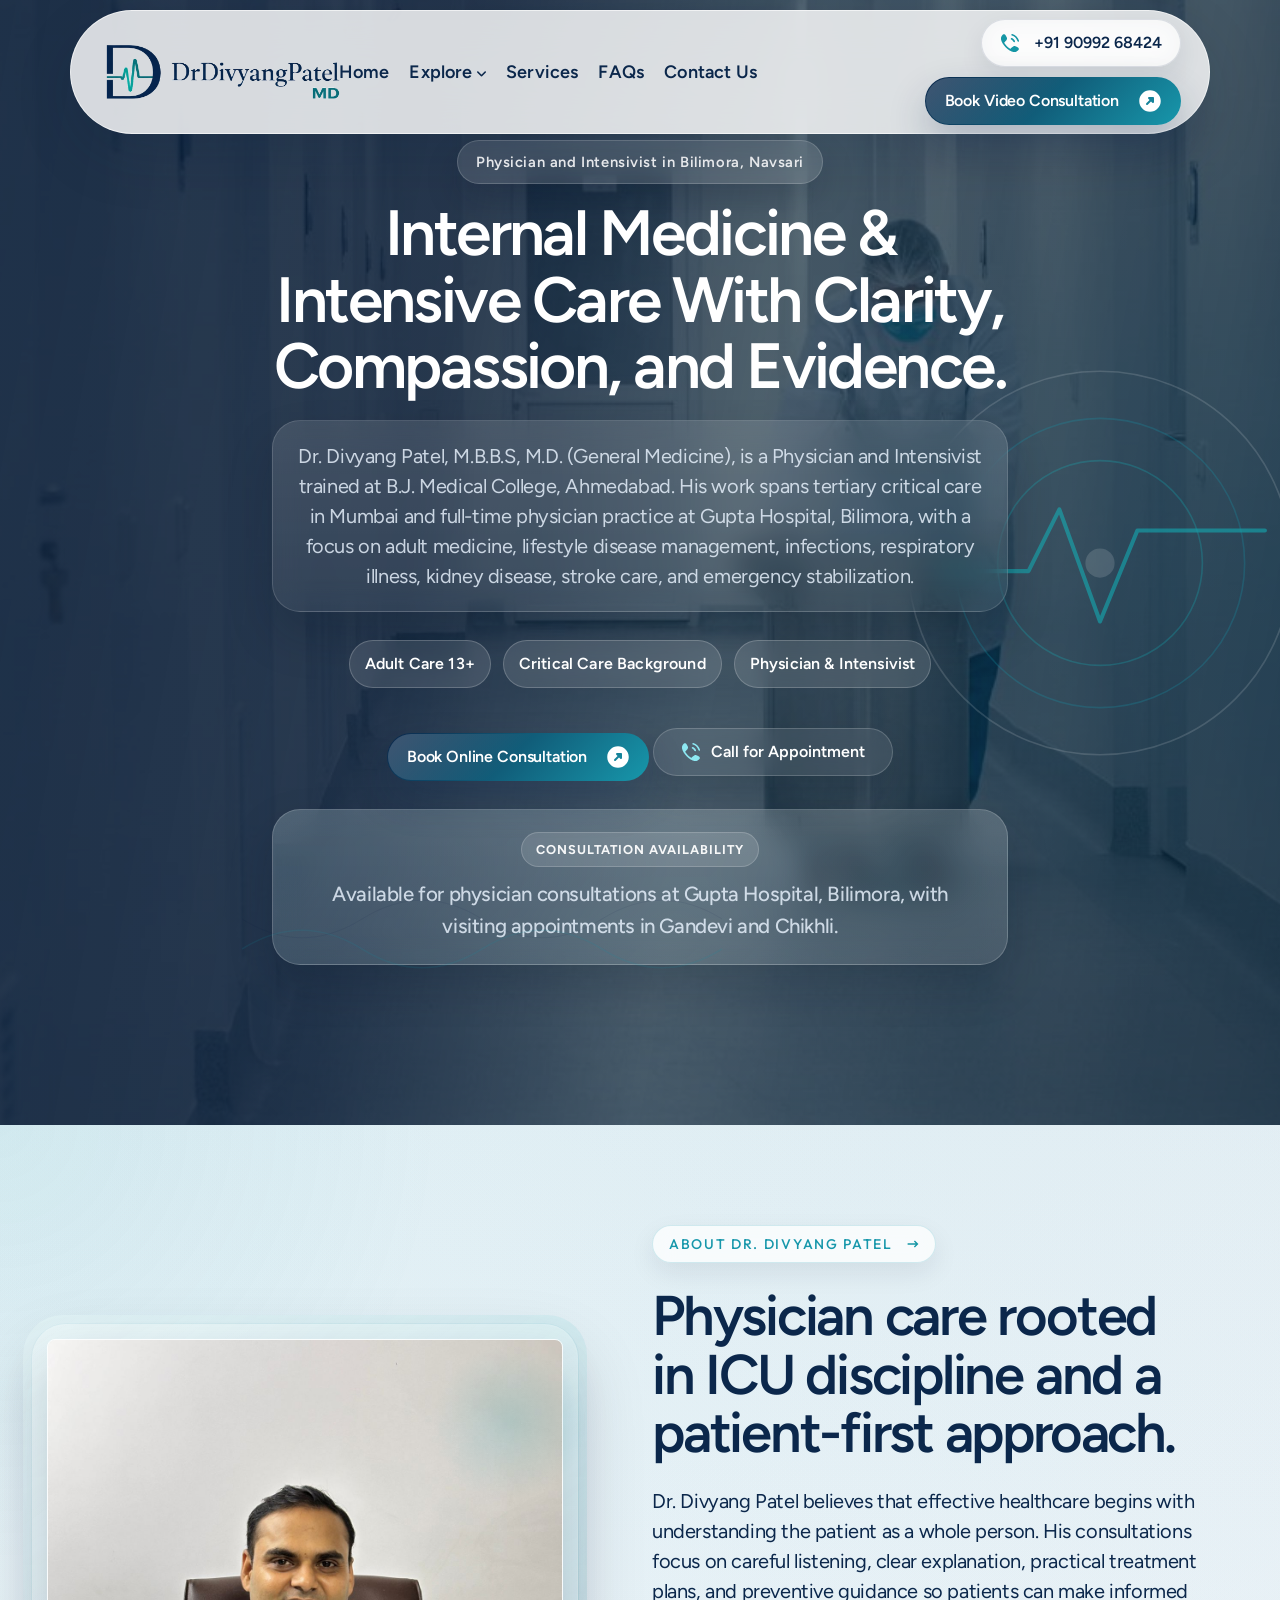
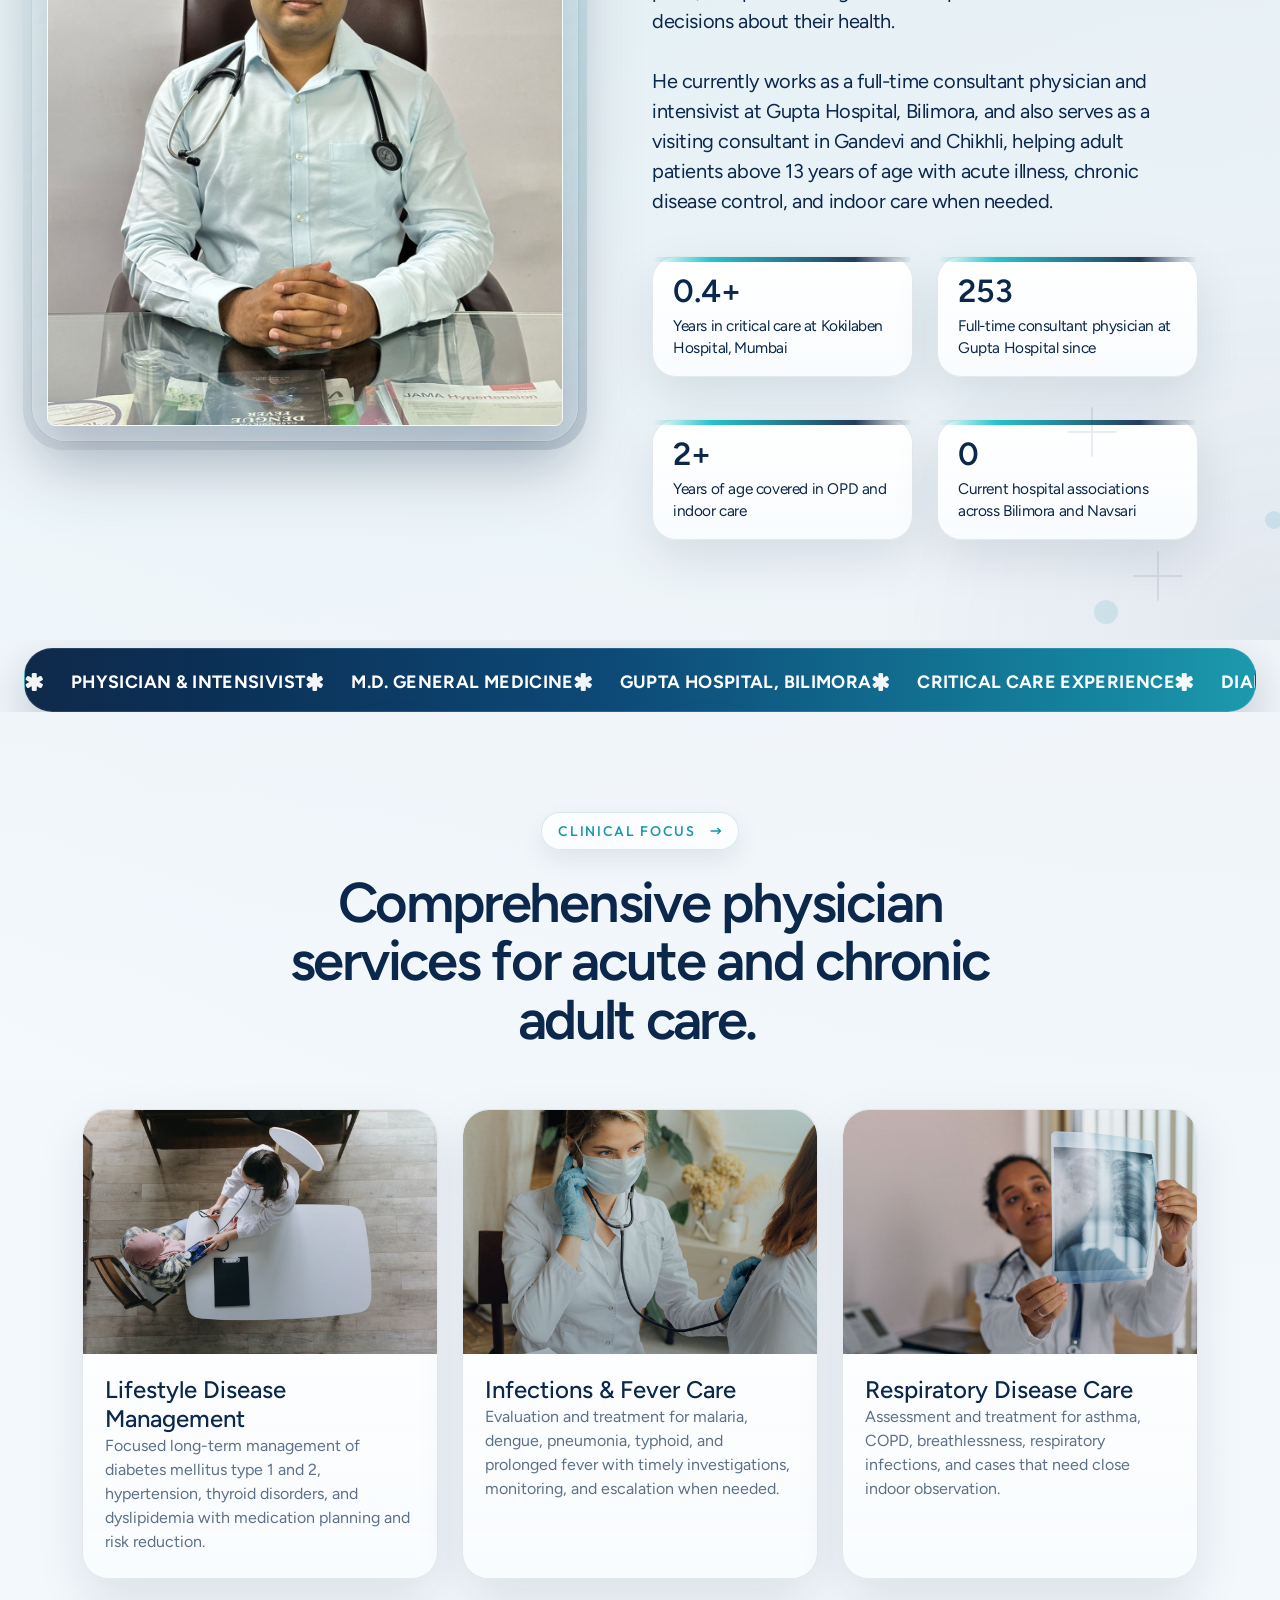
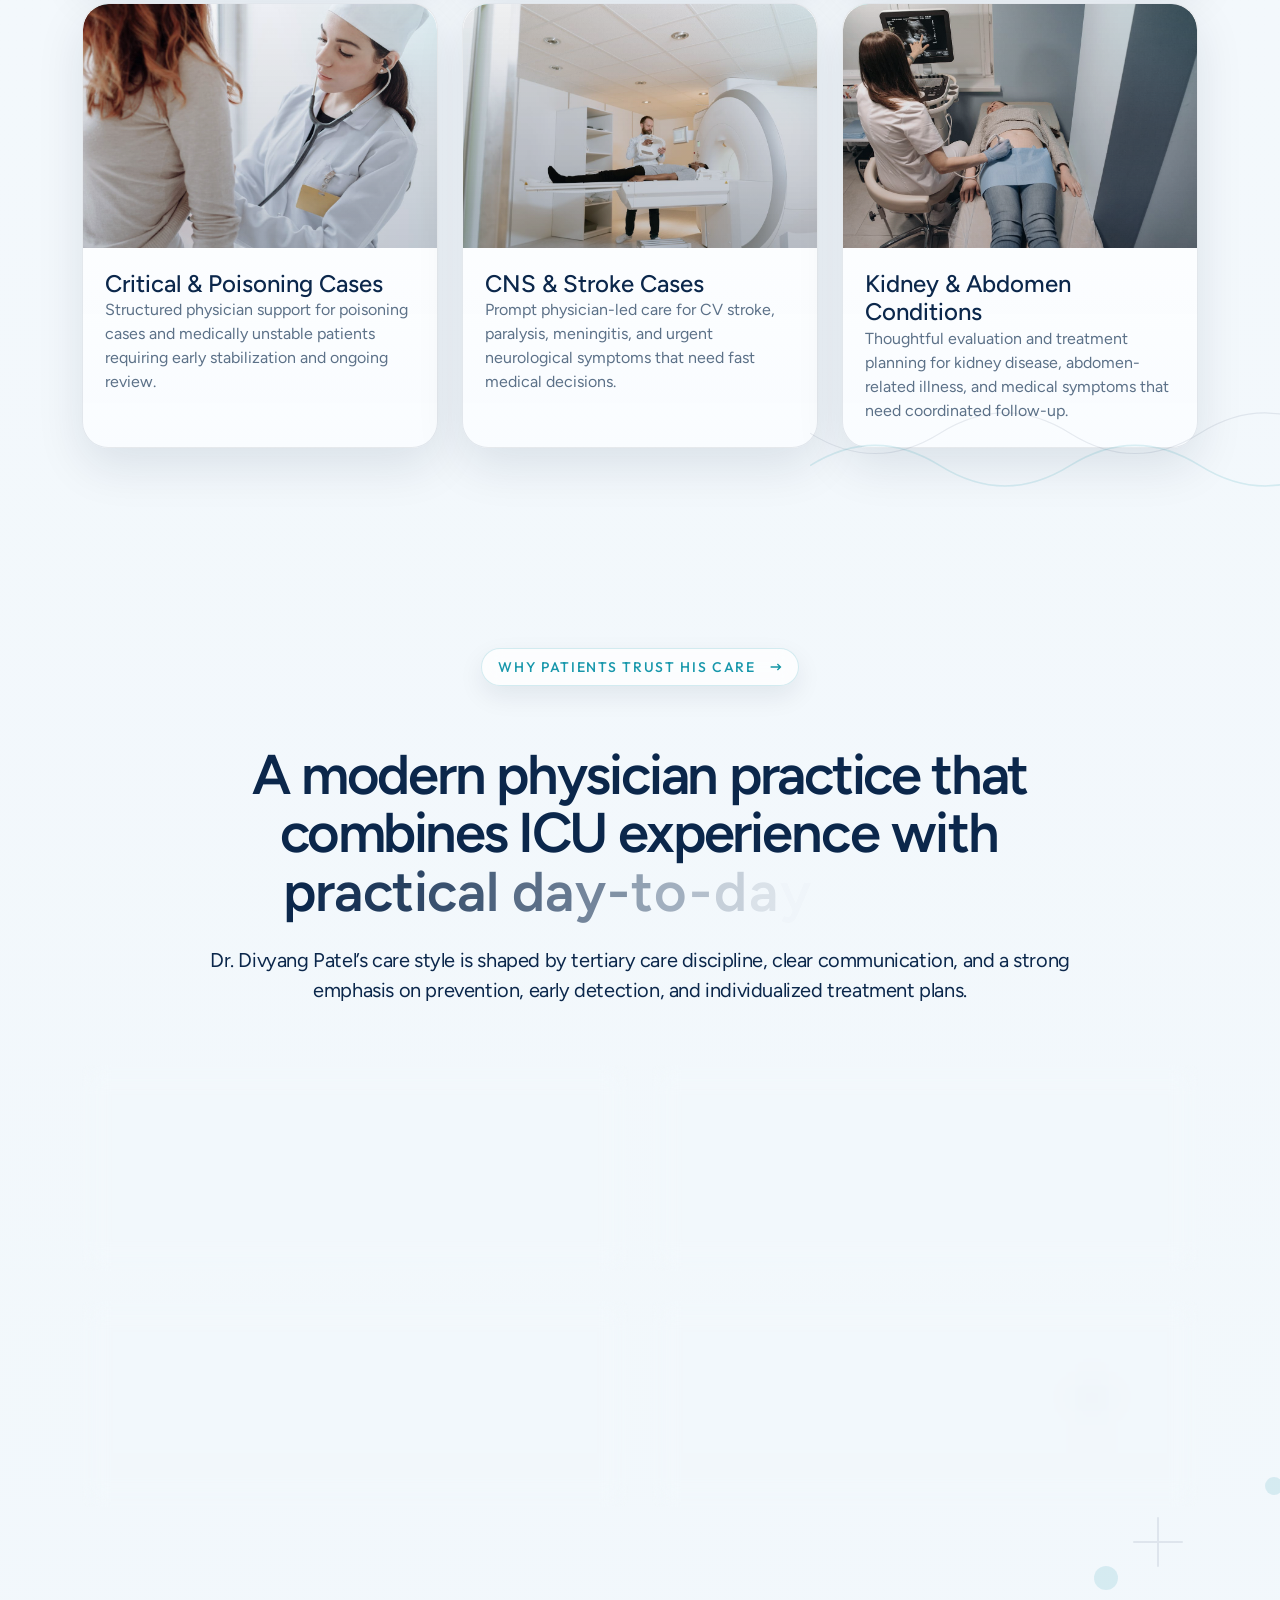
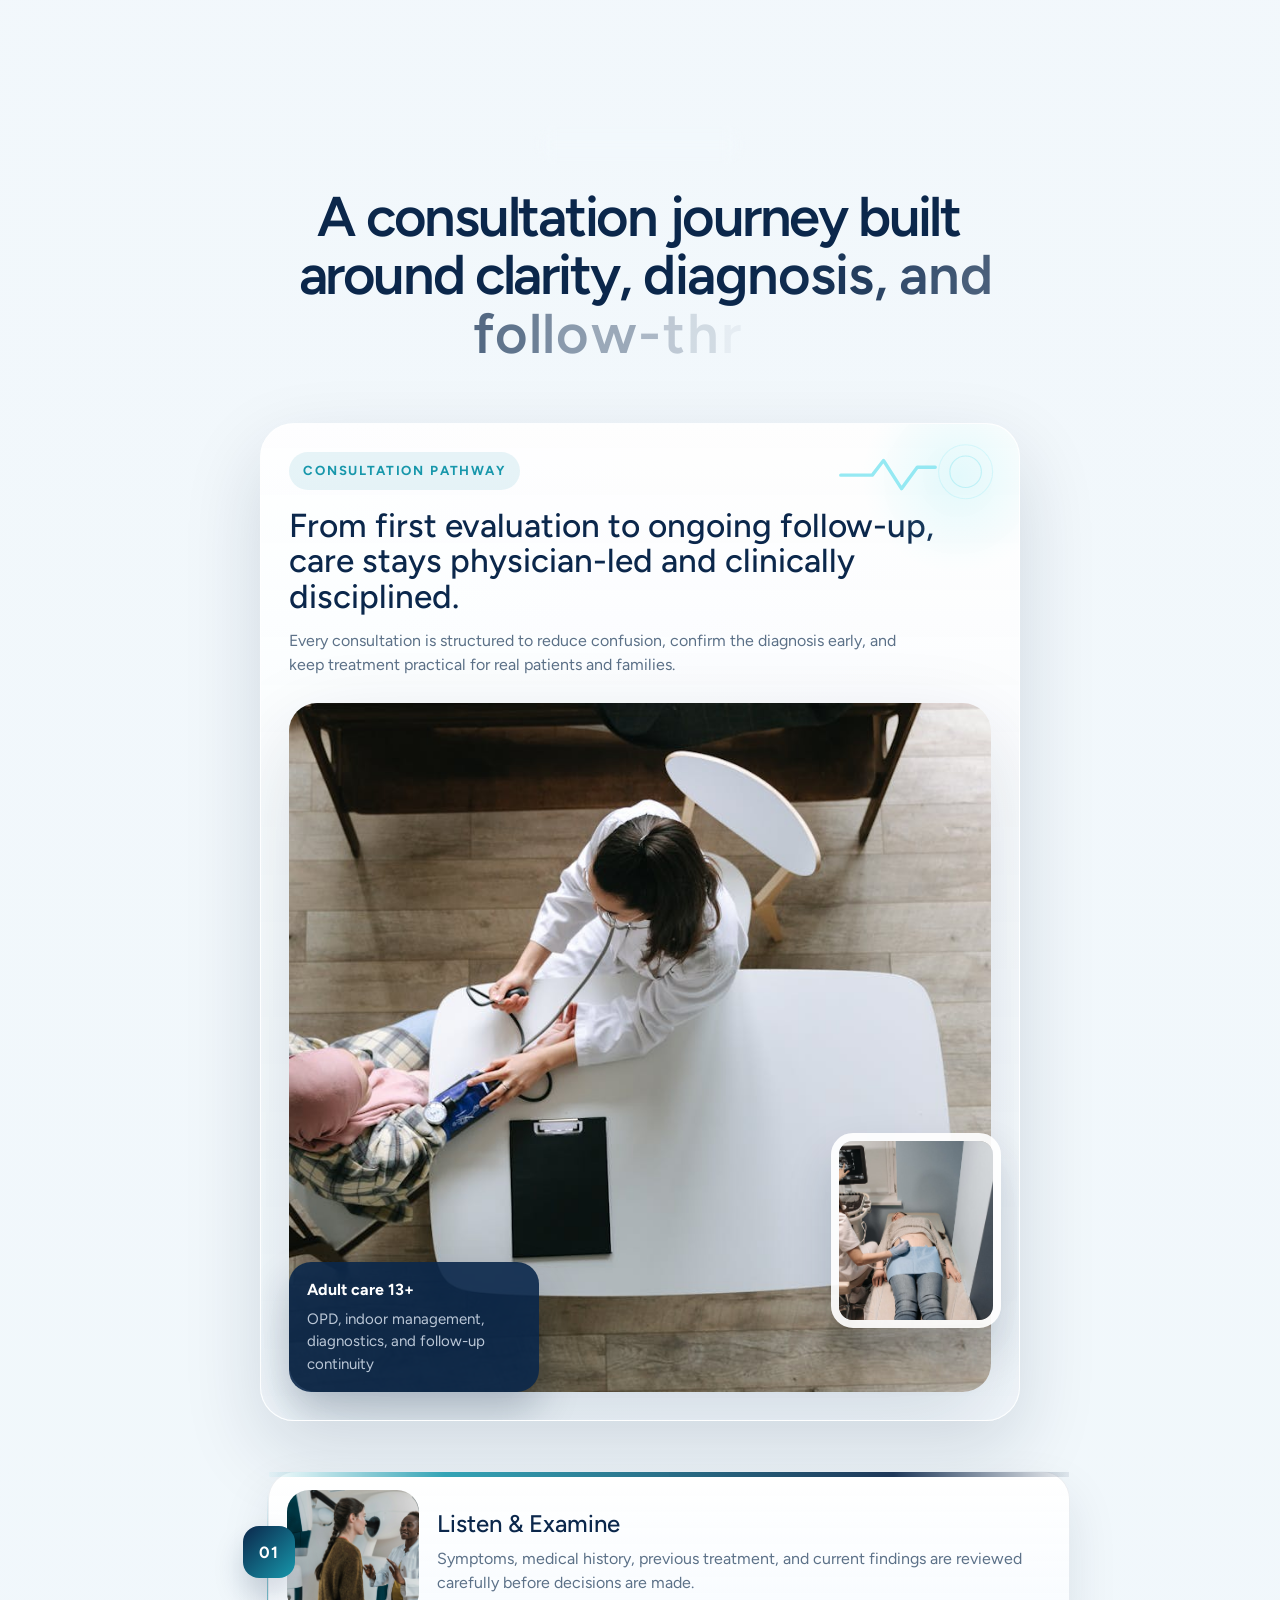
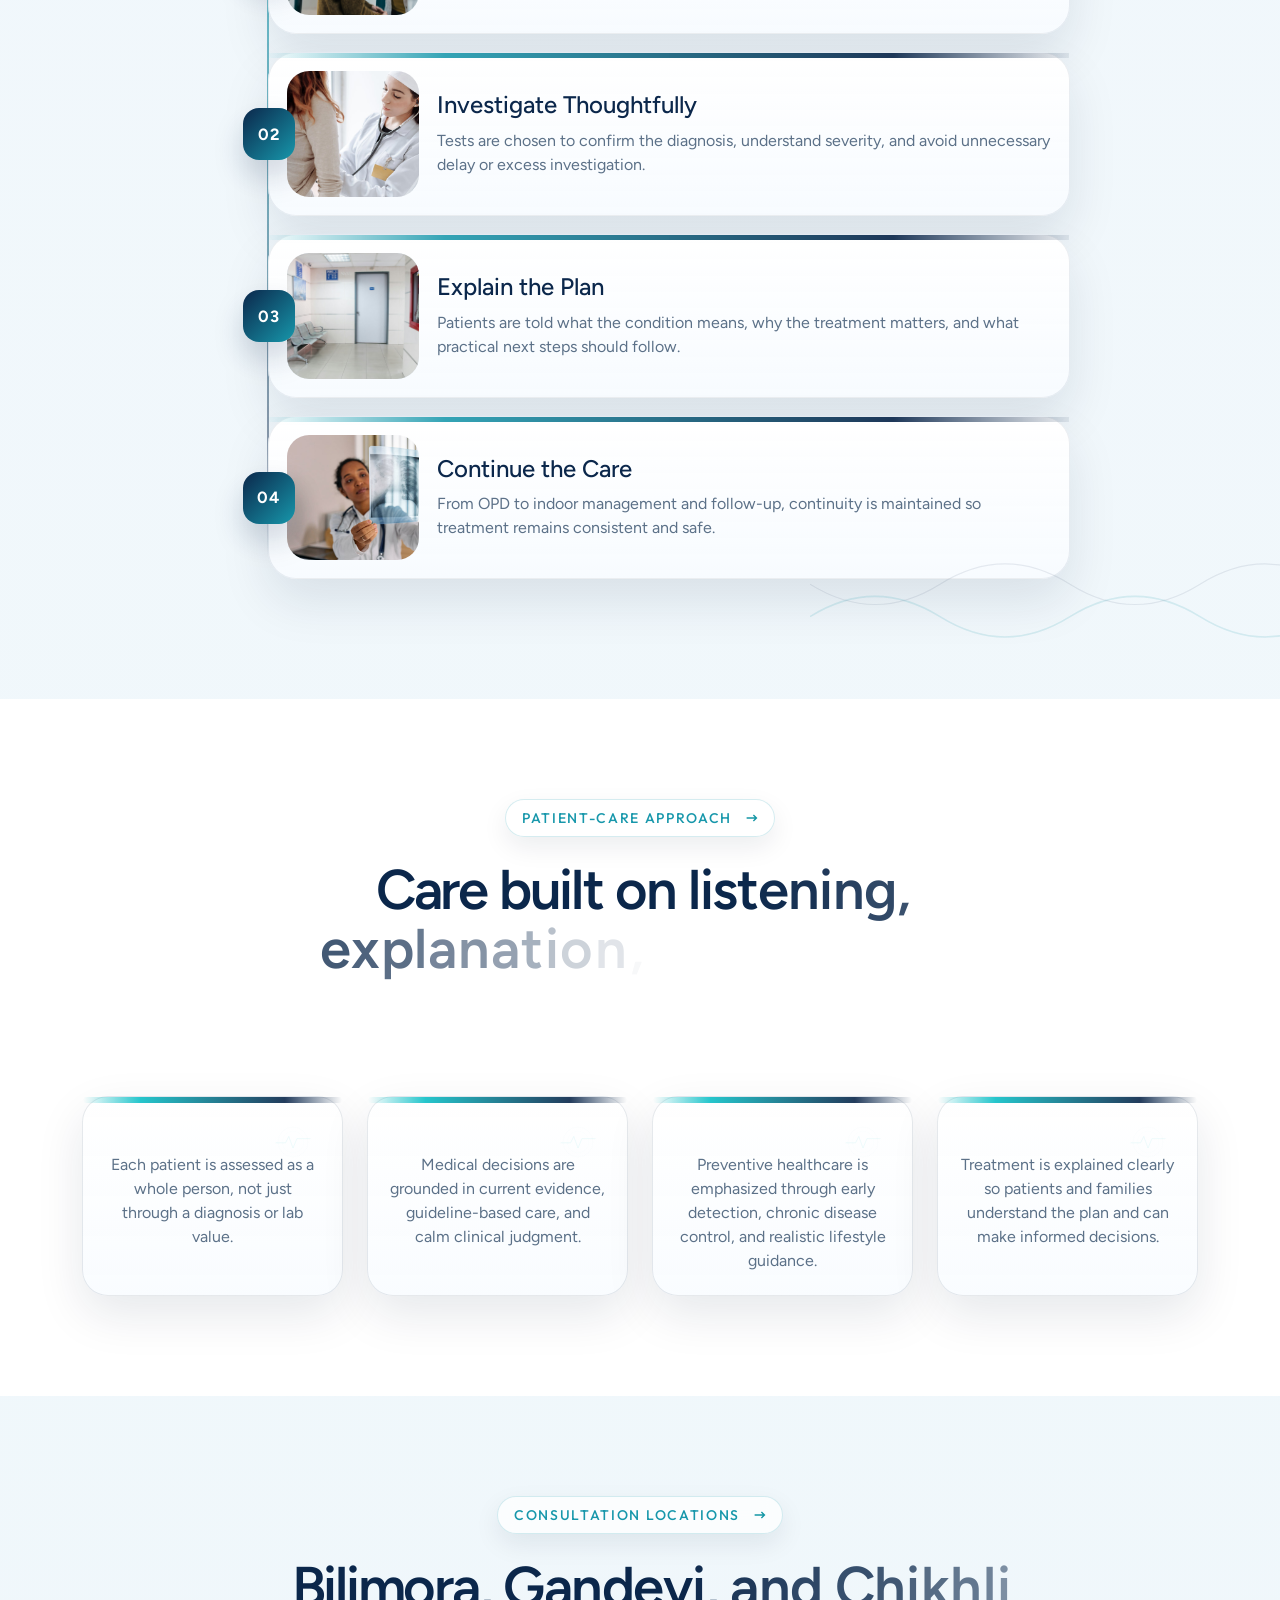
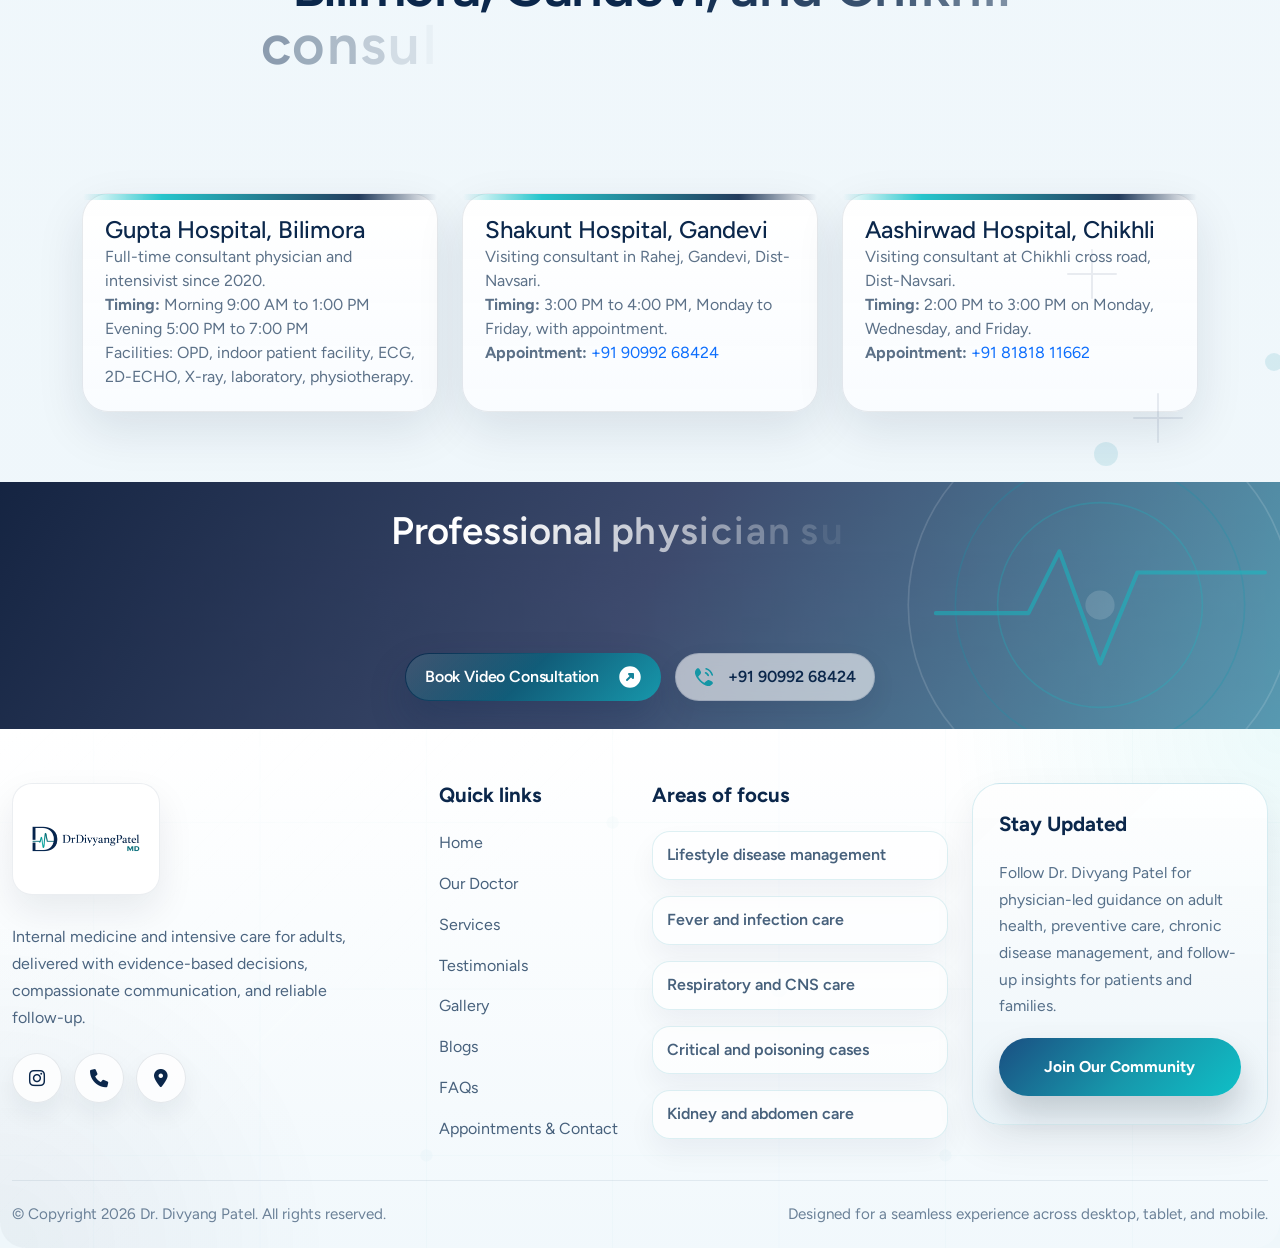
==== index.html @ 762d4937 "initial commit" ====
<!DOCTYPE html>
<html lang="en">
<head>
     <meta charset="UTF-8">
     <meta name="viewport" content="width=device-width, initial-scale=1.0">
     <title>Dr. Divyang Patel | Physician & Intensivist</title>

     <!--=====FAB ICON=======-->
    <link rel="shortcut icon" href="assets/drdivyangpatel/logo_transparent.png">

    <!--===== CSS LINK =======-->
    <link rel="stylesheet" href="assets/css/plugins/bootstrap.min.css">
    <link rel="stylesheet" href="assets/css/plugins/aos.css">
    <link rel="stylesheet" href="assets/css/plugins/fontawesome.css">
    <link rel="stylesheet" href="assets/css/plugins/magnific-popup.css">
    <link rel="stylesheet" href="assets/css/plugins/owlcarousel.min.css">
    <link rel="stylesheet" href="assets/css/plugins/sidebar.css">
    <link rel="stylesheet" href="assets/css/plugins/slick-slider.css">
    <link rel="stylesheet" href="assets/css/plugins/nice-select.css">
    <link rel="stylesheet" href="assets/css/plugins/swiper-bundle.css">
    <link rel="stylesheet" href="assets/css/main.css">
    <link rel="stylesheet" href="assets/css/drdivyang.css">

    <!-- Small inline styles to handle responsive video embeds used in the videos section -->
    <style>
      .video-responsive{position:relative;padding-bottom:56.25%;height:0;overflow:hidden}
      .video-responsive iframe,
      .video-responsive video{position:absolute;top:0;left:0;width:100%;height:100%}
      .video-card h4{margin-top:12px;font-size:1.05rem}
      .testimonial4-boxarea p{min-height:80px}
    </style>
    <!--=====  JS SCRIPT LINK =======-->
    <script src="assets/js/plugins/jquery-3-7-1.min.js"></script>

</head>
<body>

<!--===== PRELOADER STARTS =======-->
<div class="cs_preloader">
  <div class="cs_preloader_in dr-preloader-card">
    <div class="dr-preloader-logo-wrap">
      <img src="assets/drdivyangpatel/logo_transparent.png" alt="Dr. Divyang Patel logo" class="dr-preloader-logo">
    </div>
    <p class="dr-preloader-title">Dr. Divyang Patel</p>
    <p class="dr-preloader-subtitle">Physician & Intensivist</p>
    <div class="dr-preloader-bar" aria-hidden="true"><span></span></div>
    <p class="dr-preloader-loading">Preparing your consultation experience</p>
  </div>
</div>

<!--===== PRELOADER ENDS =======-->

<!--===== PROGRESS STARTS=======-->
<div class="paginacontainer">
     <div class="progress-wrap">
       <svg class="progress-circle svg-content" width="100%" height="100%" viewBox="-1 -1 102 102">
         <path d="M50,1 a49,49 0 0,1 0,98 a49,49 0 0,1 0,-98"/>
       </svg>
     </div>
   </div>
 <!--===== PROGRESS ENDS=======-->

<!--=====HEADER START=======-->
<header class="homepage4-body">
  <div id="vl-header-sticky" class="vl-header-area vl-transparent-header">
      <div class="container">
          <div class="row align-items-center row-bg1">
              <div class="col-lg-3 col-md-6 col-6">
                  <div class="vl-logo">
                      <a href="index.html"><img src="assets/drdivyangpatel/logo_transparent.png" alt=""></a>
                  </div>
              </div>
              <div class="col-lg-4 d-none d-lg-block">
                  <div class="vl-main-menu text-center">
                         <nav class="vl-mobile-menu-active">
<ul>
    <li class="has-dropdown">
        <a href="index.html">Home <span class="arrow-size"></i></span></a>
       
    </li>
    <li class="has-dropdown">
        <a href="#">Explore <span class="arrow-size"><i class="fa-solid fa-angle-down d-lg-inline d-none"></i></span></a>
        <ul class="sub-menu">
            <li><a href="doctor-divyang-patel.html">Our Doctor</a></li>
            <li><a href="testimonial.html">Testimonials</a></li>
            <li><a href="Gallery.html">Gallery</a></li>
            <li><a href="https://drdivyangpatelmd.exlyapp.com/blog">Blogs</a></li>
        </ul>
    </li>
    <li class="has-dropdown">
        <a href="services.html">Services <span class="arrow-size"></i></span></a>
    </li>
    <li class="has-dropdown">
        <a href="faq.html">FAQs <span class="arrow-size"></i></span></a>
    </li>
    <li class="has-dropdown">
        <a href="contact.html">Contact Us <span class="arrow-size"></i></span></a>
    </li>
</ul>
                      </nav>
                  </div>
              </div>
              <div class="col-lg-5 col-md-6 col-6">
                <div class="vl-hero-btn d-none d-lg-block text-end">
                  <div class="btn-area1">
                    <a href="tel:+919099268424" class="phone"><svg xmlns="http://www.w3.org/2000/svg" width="20" height="20" viewBox="0 0 20 20" fill="none">
                        <g clip-path="url(#clip0_5825_4343)">
<path d="M4.32688 1.17598C4.79912 1.27359 5.1752 1.59087 5.40887 2.01006L6.15321 3.34544C6.42738 3.83727 6.65811 4.25117 6.80878 4.61098C6.96862 4.99266 7.06355 5.36904 7.02016 5.78518C6.97676 6.20131 6.80622 6.55001 6.57107 6.8905C6.3494 7.21148 6.03823 7.56888 5.66848 7.99356L4.57431 9.25038C4.37824 9.47563 4.2802 9.58821 4.27124 9.72896C4.26228 9.86971 4.34263 9.98996 4.50333 10.2304C5.87299 12.2796 7.71894 14.1262 9.76983 15.497C10.0103 15.6577 10.1305 15.738 10.2712 15.7291C10.412 15.7201 10.5247 15.6221 10.7498 15.426L12.0067 14.3318C12.4314 13.962 12.7888 13.6509 13.1098 13.4292C13.4502 13.194 13.799 13.0235 14.2151 12.9801C14.6312 12.9367 15.0077 13.0317 15.3893 13.1915C15.7491 13.3422 16.163 13.5729 16.6547 13.847L17.9902 14.5915C18.4094 14.8251 18.7267 15.2012 18.8243 15.6734C18.9229 16.1505 18.7775 16.6302 18.4562 17.0244C17.2904 18.4547 15.4227 19.3654 13.4633 18.9701C12.259 18.7272 11.0707 18.3225 9.63342 17.4982C6.74558 15.842 4.15636 13.2514 2.50212 10.367C1.67786 8.92963 1.2731 7.74134 1.03015 6.53696C0.634898 4.5776 1.54559 2.70987 2.9759 1.54412C3.37009 1.22284 3.84971 1.07736 4.32688 1.17598Z" fill="#1496a5"/>
<path fill-rule="evenodd" clip-rule="evenodd" d="M11.3062 1.54C11.4337 1.0978 11.8957 0.842779 12.3379 0.970388C15.5607 1.90041 18.099 4.43862 19.0292 7.66132C19.1567 8.1035 18.9017 8.56545 18.4596 8.69304C18.0174 8.8207 17.5554 8.5657 17.4278 8.1235C16.6565 5.45101 14.5483 3.34295 11.8757 2.57171C11.4336 2.4441 11.1786 1.98219 11.3062 1.54ZM10.7947 5.47187C10.9747 5.04825 11.4639 4.85066 11.8876 5.03055C13.2723 5.6186 14.381 6.72725 14.969 8.11199C15.1489 8.53562 14.9513 9.02487 14.5277 9.20479C14.1041 9.38462 13.6148 9.18704 13.4349 8.76345C13.0157 7.77614 12.2234 6.9839 11.2361 6.56463C10.8125 6.38474 10.6149 5.8955 10.7947 5.47187Z" fill="#1496a5"/>
                        </g>
                        <defs>
<clipPath id="clip0_5825_4343">
  <rect width="20" height="20" fill="white"/>
</clipPath>
                        </defs>
                      </svg> +91 90992 68424</a>
                    <a href="https://drdivyangpatelmd.exlyapp.com/cb578edf-0916-4bcf-a2c8-b572f93a51ea" class="vl-btn4">Book Video Consultation<span><svg xmlns="http://www.w3.org/2000/svg" width="22" height="22" viewBox="0 0 22 22" fill="none">
                        <path fill-rule="evenodd" clip-rule="evenodd" d="M11 0.25C5.06294 0.25 0.25 5.06294 0.25 11C0.25 16.9371 5.06294 21.75 11 21.75C16.9371 21.75 21.75 16.9371 21.75 11C21.75 5.06294 16.9371 0.25 11 0.25ZM10 7C9.5955 7 9.2309 7.24364 9.0761 7.61732C8.92134 7.99099 9.0069 8.42111 9.2929 8.70711L10.5858 10L7.29289 13.2929C6.90237 13.6834 6.90237 14.3166 7.29289 14.7071C7.68342 15.0976 8.31658 15.0976 8.70711 14.7071L12 11.4142L13.2929 12.7071C13.5789 12.9931 14.009 13.0787 14.3827 12.9239C14.7564 12.7691 15 12.4045 15 12V8C15 7.44772 14.5523 7 14 7H10Z" fill="white"/>
                      </svg></span></a>
                </div>
                </div>
                <div class="vl-header-action-item d-block d-lg-none">
                  <button type="button" class="vl-offcanvas-toggle">
                    <i class="fa-solid fa-bars-staggered"></i>
                  </button>
               </div>
              </div>
          </div>
      </div>
  </div>
</header>
 <!--=====HEADER END =======-->

<!--===== MOBILE HEADER STARTS =======-->
<div class="homepage4-body">
  <div class="vl-offcanvas">
    <div class="vl-offcanvas-wrapper">
        <div class="vl-offcanvas-header d-flex justify-content-between align-items-center mb-90">
            <div class="vl-offcanvas-logo">
            </div>
            <div class="vl-offcanvas-close">
               <button class="vl-offcanvas-close-toggle"><a href="index.html"><img src="assets/drdivyangpatel/logo_transparent.png" alt=""></a></button>
            </div>
        </div>

        <div class="vl-offcanvas-menu d-lg-none mb-40">
            <nav></nav>
        </div>

        <div class="space20"></div>
        <div class="vl-offcanvas-info">
            <div class="space20"></div>
            <span><a href="https://www.instagram.com/dr_divyangpatel_md?igsh=MXVoZnNqd2wxZHJ1Zg%3D%3D&utm_source=qr"> <i class="fa-regular fa-envelope"></i>@dr_divyangpatel_md</a></span>
            <span><a href="tel:+919099268424"><i class="fa-solid fa-phone"></i>+91 90992 68424</a></span>
            <span><a href="https://www.google.com/maps?q=Gupta+Hospital+Station+Road+Bilimora+Navsari+Gujarat"><i class="fa-solid fa-location-dot"></i> 
              Gupta Hospital
              <br>
              Station road, Bilimora, Dist-Navsari, Gujarat
            </a></span>
        </div>
        <!-- <div class="space20"></div>
        <div class="vl-offcanvas-social">
            <h3 class="vl-offcanvas-sm-title">Follow Us</h3>
            <div class="space20"></div> -->
            <!-- <a href="https://www.facebook.com/people/Kidney-Care-Hospital-and-Research-Center/100068045023616/"><i class="fab fa-facebook-f"></i></a>
            <a href="https://www.instagram.com/kidneyhospitaludaipur/"><i class="fab fa-instagram"></i></a> -->
         </div>
    </div>
</div>
<div class="vl-offcanvas-overlay"></div>
</div>
<!--===== MOBILE HEADER ENDS =======-->

<!--===== HERO AREA STARTS =======-->
<div class="hero4-section-area">
    <div class="dr-hero-video-wrap" aria-hidden="true">
        <video
          class="dr-hero-background-video"
          autoplay
          muted
          loop
          playsinline
          preload="metadata"
          poster="assets/videos/hospital-hallway-hero-poster.jpg"
        >
          <source src="assets/videos/hospital-hallway-hero.mp4" type="video/mp4">
        </video>
    </div>
    <div class="container">
        <div class="row align-items-center">
            <div class="col-lg-8">
                <div class="hero-header heading4">
                    <img src="assets/img/elements/elements12.png" alt="" class="elements12 keyframe5">
                    <div class="dr-hero-kicker" data-aos="fade-down" data-aos-duration="750">
                        Physician and Intensivist in Bilimora, Navsari
                    </div>
                    <div class="space16"></div>
                    <h1 class="text-anime-style-3">
                        Internal Medicine & Intensive Care With Clarity, Compassion, and Evidence.
                    </h1>
                    <div class="space20"></div>
                    <p class="dr-hero-intro" data-aos="fade-left" data-aos-duration="900">
                        Dr. Divyang Patel, M.B.B.S, M.D. (General Medicine), is a Physician and Intensivist trained at B.J. Medical College, Ahmedabad. His work spans tertiary critical care in Mumbai and full-time physician practice at Gupta Hospital, Bilimora, with a focus on adult medicine, lifestyle disease management, infections, respiratory illness, kidney disease, stroke care, and emergency stabilization.
                    </p>
                    <div class="dr-hero-pills" data-aos="fade-left" data-aos-duration="950">
                        <span>Adult Care 13+</span>
                        <span>Critical Care Background</span>
                        <span>Physician & Intensivist</span>
                    </div>
                    <div class="space40"></div>
                    <div class="btn-area1 dr-hero-actions" data-aos="fade-left" data-aos-duration="1000">
                        <a href="contact.html" class="vl-btn4 dr-hero-primary">Book Online Consultation<span><svg xmlns="http://www.w3.org/2000/svg" width="22" height="22" viewBox="0 0 22 22" fill="none"><path fill-rule="evenodd" clip-rule="evenodd" d="M11 0.25C5.06294 0.25 0.25 5.06294 0.25 11C0.25 16.9371 5.06294 21.75 11 21.75C16.9371 21.75 21.75 16.9371 21.75 11C21.75 5.06294 16.9371 0.25 11 0.25ZM10 7C9.5955 7 9.2309 7.24364 9.0761 7.61732C8.92134 7.99099 9.0069 8.42111 9.2929 8.70711L10.5858 10L7.29289 13.2929C6.90237 13.6834 6.90237 14.3166 7.29289 14.7071C7.68342 15.0976 8.31658 15.0976 8.70711 14.7071L12 11.4142L13.2929 12.7071C13.5789 12.9931 14.009 13.0787 14.3827 12.9239C14.7564 12.7691 15 12.4045 15 12V8C15 7.44772 14.5523 7 14 7H10Z" fill="white"/></svg></span></a>
                        <a href="tel:+919099268424" class="phone dr-hero-secondary"><svg xmlns="http://www.w3.org/2000/svg" width="20" height="20" viewBox="0 0 20 20" fill="none"><g clip-path="url(#clip0_hero_phone)"><path d="M4.32688 1.17598C4.79912 1.27359 5.1752 1.59087 5.40887 2.01006L6.15321 3.34544C6.42738 3.83727 6.65811 4.25117 6.80878 4.61098C6.96862 4.99266 7.06355 5.36904 7.02016 5.78518C6.97676 6.20131 6.80622 6.55001 6.57107 6.8905C6.3494 7.21148 6.03823 7.56888 5.66848 7.99356L4.57431 9.25038C4.37824 9.47563 4.2802 9.58821 4.27124 9.72896C4.26228 9.86971 4.34263 9.98996 4.50333 10.2304C5.87299 12.2796 7.71894 14.1262 9.76983 15.497C10.0103 15.6577 10.1305 15.738 10.2712 15.7291C10.412 15.7201 10.5247 15.6221 10.7498 15.426L12.0067 14.3318C12.4314 13.962 12.7888 13.6509 13.1098 13.4292C13.4502 13.194 13.799 13.0235 14.2151 12.9801C14.6312 12.9367 15.0077 13.0317 15.3893 13.1915C15.7491 13.3422 16.163 13.5729 16.6547 13.847L17.9902 14.5915C18.4094 14.8251 18.7267 15.2012 18.8243 15.6734C18.9229 16.1505 18.7775 16.6302 18.4562 17.0244C17.2904 18.4547 15.4227 19.3654 13.4633 18.9701C12.259 18.7272 11.0707 18.3225 9.63342 17.4982C6.74558 15.842 4.15636 13.2514 2.50212 10.367C1.67786 8.92963 1.2731 7.74134 1.03015 6.53696C0.634898 4.5776 1.54559 2.70987 2.9759 1.54412C3.37009 1.22284 3.84971 1.07736 4.32688 1.17598Z" fill="#8de8f2"/><path fill-rule="evenodd" clip-rule="evenodd" d="M11.3062 1.54C11.4337 1.0978 11.8957 0.842779 12.3379 0.970388C15.5607 1.90041 18.099 4.43862 19.0292 7.66132C19.1567 8.1035 18.9017 8.56545 18.4596 8.69304C18.0174 8.8207 17.5554 8.5657 17.4278 8.1235C16.6565 5.45101 14.5483 3.34295 11.8757 2.57171C11.4336 2.4441 11.1786 1.98219 11.3062 1.54ZM10.7947 5.47187C10.9747 5.04825 11.4639 4.85066 11.8876 5.03055C13.2723 5.6186 14.381 6.72725 14.969 8.11199C15.1489 8.53562 14.9513 9.02487 14.5277 9.20479C14.1041 9.38462 13.6148 9.18704 13.4349 8.76345C13.0157 7.77614 12.2234 6.9839 11.2361 6.56463C10.8125 6.38474 10.6149 5.8955 10.7947 5.47187Z" fill="#8de8f2"/></g><defs><clipPath id="clip0_hero_phone"><rect width="20" height="20" fill="white"/></clipPath></defs></svg>Call for Appointment</a>
                    </div>
                    <div class="dr-hero-note">
                        <span class="dr-hero-note-label">Consultation Availability</span>
                        <p>Available for physician consultations at Gupta Hospital, Bilimora, with visiting appointments in Gandevi and Chikhli.</p>
                    </div>
                </div>
            </div>
        </div>
    </div>
</div>
<!--===== HERO AREA ENDS =======-->

<!--===== ABOUT AREA STARTS =======-->
<div class="about4-section-area sp1">
  <div class="container">
    <div class="row align-items-center">
      <div class="col-lg-6">
        <div class="about-images-area">
          <div class="img1 image-anime reveal">
            <img src="assets/drdivyangpatel/Opd pic.jpg" alt="Dr. Divyang Patel">
          </div>
          <div class="img2">
            <img src="assets/img/elements/elements18.png" alt="" class="elements18 keyframe5">
          </div>
        </div>
      </div>

      <div class="col-lg-6">
        <div class="about4-heading heading4">
          <h5 class="vl-section-subtitle" data-aos="fade-left" data-aos-duration="800">
            About Dr. Divyang Patel
            <svg xmlns="http://www.w3.org/2000/svg" width="13" height="8" viewBox="0 0 13 8" fill="none"><path d="M0.667969 4.00033H11.049M8.00137 7.33366L11.3346 4.00033L8.0013 0.666992" stroke="#1496a5" stroke-width="1.5"/></svg>
          </h5>
          <div class="space24"></div>
          <h2 class="vl-section-title text-anime-style-3">
            Physician care rooted in ICU discipline and a patient-first approach.
          </h2>
          <div class="space24"></div>
          <p data-aos="fade-left" data-aos-duration="900">
            Dr. Divyang Patel believes that effective healthcare begins with understanding the patient as a whole person. His consultations focus on careful listening, clear explanation, practical treatment plans, and preventive guidance so patients can make informed decisions about their health.
            <br><br>
            He currently works as a full-time consultant physician and intensivist at Gupta Hospital, Bilimora, and also serves as a visiting consultant in Gandevi and Chikhli, helping adult patients above 13 years of age with acute illness, chronic disease control, and indoor care when needed.
          </p>

          <div class="row">
            <div class="col-lg-6">
              <div class="counter-boxarea" data-aos="fade-left" data-aos-duration="1000">
                <h2><span class="counter">3.5</span>+</h2>
                <div class="space16"></div>
                <p>Years in critical care at Kokilaben Hospital, Mumbai</p>
              </div>
            </div>
            <div class="col-lg-6">
              <div class="counter-boxarea" data-aos="fade-left" data-aos-duration="1100">
                <h2><span class="counter">2020</span></h2>
                <div class="space16"></div>
                <p>Full-time consultant physician at Gupta Hospital since</p>
              </div>
            </div>
            <div class="col-lg-6">
              <div class="counter-boxarea" data-aos="fade-left" data-aos-duration="1200">
                <h2><span class="counter">13</span>+</h2>
                <div class="space16"></div>
                <p>Years of age covered in OPD and indoor care</p>
              </div>
            </div>
            <div class="col-lg-6">
              <div class="counter-boxarea" data-aos="fade-left" data-aos-duration="1000">
                <h2><span class="counter">3</span></h2>
                <div class="space16"></div>
                <p>Current hospital associations across Bilimora and Navsari</p>
              </div>
            </div>
          </div>

        </div>
      </div>
    </div>
  </div>
</div>
<!--===== ABOUT AREA ENDS =======-->

<div class="slider4-section-area">
  <div class="marquee-wrap">
    <div class="marquee-text">
      <div class="brand-single-box"><h3><img src="assets/img/elements/elements1.png" alt=""> Physician & Intensivist</h3></div>
      <div class="brand-single-box"><h3><img src="assets/img/elements/elements1.png" alt=""> M.D. General Medicine</h3></div>
      <div class="brand-single-box"><h3><img src="assets/img/elements/elements1.png" alt=""> Gupta Hospital, Bilimora</h3></div>
      <div class="brand-single-box"><h3><img src="assets/img/elements/elements1.png" alt=""> Critical Care Experience</h3></div>
      <div class="brand-single-box"><h3><img src="assets/img/elements/elements1.png" alt=""> Diabetes & Hypertension Care</h3></div>
      <div class="brand-single-box"><h3><img src="assets/img/elements/elements1.png" alt=""> Infection Management</h3></div>
      <div class="brand-single-box"><h3><img src="assets/img/elements/elements1.png" alt=""> Respiratory & CNS Cases</h3></div>
      <div class="brand-single-box"><h3><img src="assets/img/elements/elements1.png" alt=""> Kidney & Abdomen Care</h3></div>
      <div class="brand-single-box" aria-hidden="true"><h3><img src="assets/img/elements/elements1.png" alt=""> Physician & Intensivist</h3></div>
      <div class="brand-single-box" aria-hidden="true"><h3><img src="assets/img/elements/elements1.png" alt=""> M.D. General Medicine</h3></div>
      <div class="brand-single-box" aria-hidden="true"><h3><img src="assets/img/elements/elements1.png" alt=""> Gupta Hospital, Bilimora</h3></div>
      <div class="brand-single-box" aria-hidden="true"><h3><img src="assets/img/elements/elements1.png" alt=""> Critical Care Experience</h3></div>
      <div class="brand-single-box" aria-hidden="true"><h3><img src="assets/img/elements/elements1.png" alt=""> Diabetes & Hypertension Care</h3></div>
      <div class="brand-single-box" aria-hidden="true"><h3><img src="assets/img/elements/elements1.png" alt=""> Infection Management</h3></div>
      <div class="brand-single-box" aria-hidden="true"><h3><img src="assets/img/elements/elements1.png" alt=""> Respiratory & CNS Cases</h3></div>
      <div class="brand-single-box" aria-hidden="true"><h3><img src="assets/img/elements/elements1.png" alt=""> Kidney & Abdomen Care</h3></div>
    </div>
  </div>
</div>

<!--===== SERVICE AREA STARTS =======-->
<div class="service4-section-area sp1">
  <div class="container">
    <div class="row">
      <div class="col-lg-8 m-auto">
        <div class="heading4 text-center space-margin60">
          <h5 class="vl-section-subtitle">Clinical Focus<svg xmlns="http://www.w3.org/2000/svg" width="13" height="8" viewBox="0 0 13 8" fill="none"><path d="M0.667969 4.00033H11.049M8.00137 7.33366L11.3346 4.00033L8.0013 0.666992" stroke="#1496a5" stroke-width="1.5"/></svg></h5>
          <div class="space24"></div>
          <h2 class="vl-section-title text-anime-style-3">Comprehensive physician services for acute and chronic adult care.</h2>
        </div>
      </div>
    </div>
    <div class="row g-4">
      <div class="col-lg-4 col-md-6"><div class="location-card dr-service-card"><div class="dr-service-media"><img src="assets/service-images/lifestyle-disease-management.jpg" alt="Blood pressure and chronic disease consultation"></div><div class="dr-service-copy"><h4>Lifestyle Disease Management</h4><p>Focused long-term management of diabetes mellitus type 1 and 2, hypertension, thyroid disorders, and dyslipidemia with medication planning and risk reduction.</p></div></div></div>
      <div class="col-lg-4 col-md-6"><div class="location-card dr-service-card"><div class="dr-service-media"><img src="assets/service-images/infections-fever-care.jpg" alt="Doctor examining patient for fever and infection care"></div><div class="dr-service-copy"><h4>Infections & Fever Care</h4><p>Evaluation and treatment for malaria, dengue, pneumonia, typhoid, and prolonged fever with timely investigations, monitoring, and escalation when needed.</p></div></div></div>
      <div class="col-lg-4 col-md-6"><div class="location-card dr-service-card"><div class="dr-service-media"><img src="assets/service-images/respiratory-disease-care.jpg" alt="Respiratory disease assessment using lung imaging"></div><div class="dr-service-copy"><h4>Respiratory Disease Care</h4><p>Assessment and treatment for asthma, COPD, breathlessness, respiratory infections, and cases that need close indoor observation.</p></div></div></div>
      <div class="col-lg-4 col-md-6"><div class="location-card dr-service-card"><div class="dr-service-media"><img src="assets/service-images/critical-poisoning-cases.jpg" alt="Urgent physician evaluation in a clinical setting"></div><div class="dr-service-copy"><h4>Critical & Poisoning Cases</h4><p>Structured physician support for poisoning cases and medically unstable patients requiring early stabilization and ongoing review.</p></div></div></div>
      <div class="col-lg-4 col-md-6"><div class="location-card dr-service-card"><div class="dr-service-media"><img src="assets/service-images/cns-stroke-cases.jpg" alt="MRI-based neurological evaluation"></div><div class="dr-service-copy"><h4>CNS & Stroke Cases</h4><p>Prompt physician-led care for CV stroke, paralysis, meningitis, and urgent neurological symptoms that need fast medical decisions.</p></div></div></div>
      <div class="col-lg-4 col-md-6"><div class="location-card dr-service-card"><div class="dr-service-media"><img src="assets/service-images/kidney-abdomen-conditions.jpg" alt="Ultrasound-based kidney and abdomen assessment"></div><div class="dr-service-copy"><h4>Kidney & Abdomen Conditions</h4><p>Thoughtful evaluation and treatment planning for kidney disease, abdomen-related illness, and medical symptoms that need coordinated follow-up.</p></div></div></div>
    </div>
  </div>
</div>
<!--===== SERVICE AREA ENDS =======-->

<div class="service-benefites-section-area sp2">
  <div class="container">
    <div class="row"><div class="col-lg-6 m-auto"><div class="heading4 text-center space-margin60"><h5 class="vl-section-subtitle">Why Patients Trust His Care<svg xmlns="http://www.w3.org/2000/svg" width="13" height="8" viewBox="0 0 13 8" fill="none"><path d="M0.667969 4.00033H11.049M8.00137 7.33366L11.3346 4.00033L8.0013 0.666992" stroke="#1496a5" stroke-width="1.5" /></svg></h5></div></div></div>
    <div class="row"><div class="col-lg-10 m-auto"><div class="heading4 text-center space-margin60"><h2 class="vl-section-title text-anime-style-3">A modern physician practice that combines ICU experience with practical day-to-day medicine.</h2><div class="space24"></div><p>Dr. Divyang Patel’s care style is shaped by tertiary care discipline, clear communication, and a strong emphasis on prevention, early detection, and individualized treatment plans.</p></div></div></div>
    <div class="row"><div class="col-lg-12"><div class="benefites-box"><div class="row">
      <div class="col-lg-6 col-md-6" data-aos="fade-up" data-aos-duration="900"><div class="benefites-widget-boxarea"><div class="icons"><img src="assets/img/icons/hero-icon3.svg" alt=""></div><div class="content-area"><a class="title">Evidence-Based Decisions</a><div class="space16"></div><p>Treatment choices are guided by current scientific evidence, clear diagnosis, and careful clinical judgment.</p></div></div></div>
      <div class="col-lg-6 col-md-6" data-aos="fade-up" data-aos-duration="1000"><div class="benefites-widget-boxarea"><div class="icons"><img src="assets/img/icons/hero-icon4.svg" alt=""></div><div class="content-area"><a class="title">Preventive Healthcare Focus</a><div class="space16"></div><p>Chronic disease risk reduction, timely investigations, and lifestyle advice are built into routine care.</p></div></div></div>
      <div class="col-lg-6 col-md-6" data-aos="fade-up" data-aos-duration="1100"><div class="benefites-widget-boxarea"><div class="icons"><img src="assets/img/icons/hero-icon2.svg" alt=""></div><div class="content-area"><a class="title">Clear Patient Communication</a><div class="space16"></div><p>Medical conditions and treatment options are explained in simple language so patients can decide with confidence.</p></div></div></div>
      <div class="col-lg-6 col-md-6" data-aos="fade-up" data-aos-duration="1200"><div class="benefites-widget-boxarea"><div class="icons"><img src="assets/img/icons/hero-icon1.svg" alt=""></div><div class="content-area"><a class="title">Indoor & Diagnostic Support</a><div class="space16"></div><p>OPD, indoor care, ECG, 2D-ECHO, X-ray, laboratory support, and physiotherapy are integrated into patient care.</p></div></div></div>
    </div></div></div></div>
  </div>
</div>

<div class="works4-section-area sp6">
  <div class="container">
    <div class="row"><div class="col-lg-8 m-auto"><div class="heading4 text-center space-margin60"><h5 class="vl-section-subtitle">How Care Works<svg xmlns="http://www.w3.org/2000/svg" width="13" height="8" viewBox="0 0 13 8" fill="none"><path d="M0.667969 4.00033H11.049M8.00137 7.33366L11.3346 4.00033L8.0013 0.666992" stroke="#1496a5" stroke-width="1.5"/></svg></h5><div class="space24"></div><h2 class="vl-section-title text-anime-style-3">A consultation journey built around clarity, diagnosis, and follow-through.</h2></div></div></div>
    <div class="dr-care-journey">
      <div class="row align-items-center g-4">
        <div class="col-xl-5 col-lg-12">
          <div class="dr-journey-visual">
            <div class="dr-journey-visual-copy">
              <span class="dr-journey-eyebrow">Consultation pathway</span>
              <h3>From first evaluation to ongoing follow-up, care stays physician-led and clinically disciplined.</h3>
              <p>Every consultation is structured to reduce confusion, confirm the diagnosis early, and keep treatment practical for real patients and families.</p>
            </div>
            <div class="dr-journey-visual-main">
              <img src="assets/service-images/lifestyle-disease-management.jpg" alt="Physician consultation environment for adult care">
            </div>
            <div class="dr-journey-visual-float">
              <img src="assets/service-images/kidney-abdomen-conditions.jpg" alt="Hospital diagnostic imaging environment">
            </div>
            <div class="dr-journey-stat">
              <strong>Adult care 13+</strong>
              <span>OPD, indoor management, diagnostics, and follow-up continuity</span>
            </div>
            <div class="dr-journey-svg" aria-hidden="true">
              <svg viewBox="0 0 320 120" fill="none" xmlns="http://www.w3.org/2000/svg">
                <circle cx="250" cy="60" r="48" stroke="rgba(141,232,242,0.28)" stroke-width="2"/>
                <circle cx="250" cy="60" r="28" stroke="rgba(141,232,242,0.5)" stroke-width="2"/>
                <path d="M28 66H84L104 40L136 90L164 52L196 52" stroke="#8DE8F2" stroke-width="6" stroke-linecap="round" stroke-linejoin="round"/>
              </svg>
            </div>
          </div>
        </div>
        <div class="col-xl-7 col-lg-12">
          <div class="dr-journey-steps">
            <div class="dr-journey-step">
              <span class="dr-step-no">01</span>
              <div class="dr-journey-step-thumb"><img src="assets/web-images/consultation-room.jpg" alt="Patient consultation and examination"></div>
              <div class="dr-journey-step-copy">
                <h4>Listen & Examine</h4>
                <p>Symptoms, medical history, previous treatment, and current findings are reviewed carefully before decisions are made.</p>
              </div>
            </div>
            <div class="dr-journey-step">
              <span class="dr-step-no">02</span>
              <div class="dr-journey-step-thumb"><img src="assets/service-images/critical-poisoning-cases.jpg" alt="Critical care monitoring and investigation setup"></div>
              <div class="dr-journey-step-copy">
                <h4>Investigate Thoughtfully</h4>
                <p>Tests are chosen to confirm the diagnosis, understand severity, and avoid unnecessary delay or excess investigation.</p>
              </div>
            </div>
            <div class="dr-journey-step">
              <span class="dr-step-no">03</span>
              <div class="dr-journey-step-thumb"><img src="assets/web-images/waiting-room.jpg" alt="Comfortable clinical discussion environment"></div>
              <div class="dr-journey-step-copy">
                <h4>Explain the Plan</h4>
                <p>Patients are told what the condition means, why the treatment matters, and what practical next steps should follow.</p>
              </div>
            </div>
            <div class="dr-journey-step">
              <span class="dr-step-no">04</span>
              <div class="dr-journey-step-thumb"><img src="assets/service-images/respiratory-disease-care.jpg" alt="Follow-up consultation and diagnostic support"></div>
              <div class="dr-journey-step-copy">
                <h4>Continue the Care</h4>
                <p>From OPD to indoor management and follow-up, continuity is maintained so treatment remains consistent and safe.</p>
              </div>
            </div>
          </div>
        </div>
      </div>
    </div>
  </div>
</div>

<div class="testimonial4-section-area sp1" style="background-image: url(assets/img/all-images/bg/bg6.png); background-position: center; background-repeat: no-repeat; background-size: cover;">
  <div class="container">
    <div class="row"><div class="col-lg-8 m-auto"><div class="heading4 text-center space-margin60"><h5 class="vl-section-subtitle">Patient-Care Approach <svg xmlns="http://www.w3.org/2000/svg" width="13" height="8" viewBox="0 0 13 8" fill="none"><path d="M0.667969 4.00033H11.049M8.00137 7.33366L11.3346 4.00033L8.0013 0.666992" stroke="#1496a5" stroke-width="1.5"/></svg></h5><div class="space24"></div><h2 class="vl-section-title text-anime-style-3">Care built on listening, explanation, prevention, and trust.</h2></div></div></div>
    <div class="row g-4">
      <div class="col-lg-3 col-md-6"><div class="testimonial4-boxarea"><div class="space16"></div><p style="text-align:center;">Each patient is assessed as a whole person, not just through a diagnosis or lab value.</p></div></div>
      <div class="col-lg-3 col-md-6"><div class="testimonial4-boxarea"><div class="space16"></div><p style="text-align:center;">Medical decisions are grounded in current evidence, guideline-based care, and calm clinical judgment.</p></div></div>
      <div class="col-lg-3 col-md-6"><div class="testimonial4-boxarea"><div class="space16"></div><p style="text-align:center;">Preventive healthcare is emphasized through early detection, chronic disease control, and realistic lifestyle guidance.</p></div></div>
      <div class="col-lg-3 col-md-6"><div class="testimonial4-boxarea"><div class="space16"></div><p style="text-align:center;">Treatment is explained clearly so patients and families understand the plan and can make informed decisions.</p></div></div>
    </div>
  </div>
</div>

<div class="service-benefites-section-area sp2">
  <div class="container">
    <div class="row"><div class="col-lg-10 m-auto"><div class="heading4 text-center space-margin60"><h5 class="vl-section-subtitle">Consultation Locations<svg xmlns="http://www.w3.org/2000/svg" width="13" height="8" viewBox="0 0 13 8" fill="none"><path d="M0.667969 4.00033H11.049M8.00137 7.33366L11.3346 4.00033L8.0013 0.666992" stroke="#1496a5" stroke-width="1.5"/></svg></h5><div class="space24"></div><h2 class="vl-section-title text-anime-style-3">Bilimora, Gandevi, and Chikhli consultations with OPD and indoor support.</h2></div></div></div>
    <div class="row g-4">
      <div class="col-lg-4 col-md-6"><div class="location-card"><h4>Gupta Hospital, Bilimora</h4><p>Full-time consultant physician and intensivist since 2020.</p><p><strong>Timing:</strong> Morning 9:00 AM to 1:00 PM<br>Evening 5:00 PM to 7:00 PM</p><p class="quote-note">Facilities: OPD, indoor patient facility, ECG, 2D-ECHO, X-ray, laboratory, physiotherapy.</p></div></div>
      <div class="col-lg-4 col-md-6"><div class="location-card"><h4>Shakunt Hospital, Gandevi</h4><p>Visiting consultant in Rahej, Gandevi, Dist-Navsari.</p><p><strong>Timing:</strong> 3:00 PM to 4:00 PM, Monday to Friday, with appointment.</p><p><strong>Appointment:</strong> <a href="tel:+919099268424">+91 90992 68424</a></p></div></div>
      <div class="col-lg-4 col-md-6"><div class="location-card"><h4>Aashirwad Hospital, Chikhli</h4><p>Visiting consultant at Chikhli cross road, Dist-Navsari.</p><p><strong>Timing:</strong> 2:00 PM to 3:00 PM on Monday, Wednesday, and Friday.</p><p><strong>Appointment:</strong> <a href="tel:+918181811662">+91 81818 11662</a></p></div></div>
    </div>
  </div>
</div>
<!--===== CTA AREA STARTS =======-->
<div class="cta4-section-area" style="background-image: url(assets/img/all-images/bg/bg5.avif); background-position: center; background-size: cover; background-repeat: no-repeat;">
  <div class="container">
    <div class="row align-items-center">
      <div class="col-lg-8 m-auto">
        <div class="cta-content-area heading1">
          <h2 class="text-anime-style-3">Professional physician support through video consultation and scheduled appointments.</h2>
          <div class="space24"></div>
          <div class="btn-area1">
            <a href="https://drdivyangpatelmd.exlyapp.com/cb578edf-0916-4bcf-a2c8-b572f93a51ea" class="vl-btn4">Book Video Consultation <span><svg xmlns="http://www.w3.org/2000/svg" width="22" height="22" viewBox="0 0 22 22" fill="none">
                <path fill-rule="evenodd" clip-rule="evenodd" d="M11 0.25C5.06294 0.25 0.25 5.06294 0.25 11C0.25 16.9371 5.06294 21.75 11 21.75C16.9371 21.75 21.75 16.9371 21.75 11C21.75 5.06294 16.9371 0.25 11 0.25ZM10 7C9.5955 7 9.2309 7.24364 9.0761 7.61732C8.92134 7.99099 9.0069 8.42111 9.2929 8.70711L10.5858 10L7.29289 13.2929C6.90237 13.6834 6.90237 14.3166 7.29289 14.7071C7.68342 15.0976 8.31658 15.0976 8.70711 14.7071L12 11.4142L13.2929 12.7071C13.5789 12.9931 14.009 13.0787 14.3827 12.9239C14.7564 12.7691 15 12.4045 15 12V8C15 7.44772 14.5523 7 14 7H10Z" fill="white"/>
              </svg></span></a>
              <a href="tel:+919099268424" class="phone"><svg xmlns="http://www.w3.org/2000/svg" width="20" height="20" viewBox="0 0 20 20" fill="none">
                <g clip-path="url(#clip0_5825_4343)">
                  <path d="M4.32688 1.17598C4.79912 1.27359 5.1752 1.59087 5.40887 2.01006L6.15321 3.34544C6.42738 3.83727 6.65811 4.25117 6.80878 4.61098C6.96862 4.99266 7.06355 5.36904 7.02016 5.78518C6.97676 6.20131 6.80622 6.55001 6.57107 6.8905C6.3494 7.21148 6.03823 7.56888 5.66848 7.99356L4.57431 9.25038C4.37824 9.47563 4.2802 9.58821 4.27124 9.72896C4.26228 9.86971 4.34263 9.98996 4.50333 10.2304C5.87299 12.2796 7.71894 14.1262 9.76983 15.497C10.0103 15.6577 10.1305 15.738 10.2712 15.7291C10.412 15.7201 10.5247 15.6221 10.7498 15.426L12.0067 14.3318C12.4314 13.962 12.7888 13.6509 13.1098 13.4292C13.4502 13.194 13.799 13.0235 14.2151 12.9801C14.6312 12.9367 15.0077 13.0317 15.3893 13.1915C15.7491 13.3422 16.163 13.5729 16.6547 13.847L17.9902 14.5915C18.4094 14.8251 18.7267 15.2012 18.8243 15.6734C18.9229 16.1505 18.7775 16.6302 18.4562 17.0244C17.2904 18.4547 15.4227 19.3654 13.4633 18.9701C12.259 18.7272 11.0707 18.3225 9.63342 17.4982C6.74558 15.842 4.15636 13.2514 2.50212 10.367C1.67786 8.92963 1.2731 7.74134 1.03015 6.53696C0.634898 4.5776 1.54559 2.70987 2.9759 1.54412C3.37009 1.22284 3.84971 1.07736 4.32688 1.17598Z" fill="#1496a5"/>
                  <path fill-rule="evenodd" clip-rule="evenodd" d="M11.3062 1.54C11.4337 1.0978 11.8957 0.842779 12.3379 0.970388C15.5607 1.90041 18.099 4.43862 19.0292 7.66132C19.1567 8.1035 18.9017 8.56545 18.4596 8.69304C18.0174 8.8207 17.5554 8.5657 17.4278 8.1235C16.6565 5.45101 14.5483 3.34295 11.8757 2.57171C11.4336 2.4441 11.1786 1.98219 11.3062 1.54ZM10.7947 5.47187C10.9747 5.04825 11.4639 4.85066 11.8876 5.03055C13.2723 5.6186 14.381 6.72725 14.969 8.11199C15.1489 8.53562 14.9513 9.02487 14.5277 9.20479C14.1041 9.38462 13.6148 9.18704 13.4349 8.76345C13.0157 7.77614 12.2234 6.9839 11.2361 6.56463C10.8125 6.38474 10.6149 5.8955 10.7947 5.47187Z" fill="#1496a5"/>
                </g>
                <defs>
                  <clipPath id="clip0_5825_4343M">
                    <rect width="20" height="20" fill="white"/>
                  </clipPath>
                </defs>
              </svg>+91 90992 68424</a>
        </div>
        </div>
      </div>

    </div>
  </div>
</div>
<!--===== CTA AREA ENDS =======-->

<!--===== FOOTER AREA STARTS =======-->
<div class="vl-footer4-section-area dr-footer-theme">
  <div class="container">
    <div class="dr-footer-main">
      <div class="row">
        <div class="col-lg-4 col-md-6">
          <div class="dr-footer-brand">
            <a href="index.html" class="dr-footer-logo" aria-label="Dr. Divyang Patel home">
              <span class="dr-footer-logo-badge">
                <img src="assets/drdivyangpatel/logo_transparent.png" alt="Dr. Divyang Patel logo">
              </span>
            </a>
            <p>Internal medicine and intensive care for adults, delivered with evidence-based decisions, compassionate communication, and reliable follow-up.</p>
            <div class="dr-footer-social">
              <a href="https://www.instagram.com/dr_divyangpatel_md?igsh=MXVoZnNqd2wxZHJ1Zg%3D%3D&amp;utm_source=qr" aria-label="Instagram"><i class="fa-brands fa-instagram"></i></a>
              <a href="tel:+919099268424" aria-label="Call Dr. Divyang Patel"><i class="fa-solid fa-phone"></i></a>
              <a href="https://www.google.com/maps?q=Gupta+Hospital+Station+Road+Bilimora+Navsari+Gujarat" aria-label="Clinic location"><i class="fa-solid fa-location-dot"></i></a>
            </div>
          </div>
        </div>

        <div class="col-lg-2 col-md-6">
          <div class="dr-footer-column">
            <h3>Quick links</h3>
            <ul>
              <li><a href="index.html">Home</a></li>
              <li><a href="doctor-divyang-patel.html">Our Doctor</a></li>
              <li><a href="services.html">Services</a></li>
              <li><a href="testimonial.html">Testimonials</a></li>
              <li><a href="Gallery.html">Gallery</a></li>
              <li><a href="https://drdivyangpatelmd.exlyapp.com/blog">Blogs</a></li>
              <li><a href="faq.html">FAQs</a></li>
              <li><a href="contact.html">Appointments &amp; Contact</a></li>
            </ul>
          </div>
        </div>

        <div class="col-lg-3 col-md-6">
          <div class="dr-footer-column dr-footer-services">
            <h3>Areas of focus</h3>
            <ul class="dr-footer-service-list">
              <li><span>Lifestyle disease management</span></li>
              <li><span>Fever and infection care</span></li>
              <li><span>Respiratory and CNS care</span></li>
              <li><span>Critical and poisoning cases</span></li>
              <li><span>Kidney and abdomen care</span></li>
            </ul>
          </div>
        </div>

        <div class="col-lg-3 col-md-6">
          <div class="dr-footer-subscribe">
            <h3>Stay Updated</h3>
            <p>Follow Dr. Divyang Patel for physician-led guidance on adult health, preventive care, chronic disease management, and follow-up insights for patients and families.</p>
            <a href="https://drdivyangpatelmd.exlyapp.com/e467e22a-8691-47d4-a02b-ed1f6fe5d339" class="dr-footer-subscribe-btn">Join Our Community</a>
          </div>
        </div>
      </div>

      <div class="dr-footer-bottom">
        <p>© Copyright 2026 Dr. Divyang Patel. All rights reserved.</p>
        <p>Designed for a seamless experience across desktop, tablet, and mobile.</p>
      </div>
    </div>
  </div>
</div>
<!--===== FOOTER AREA ENDS =======-->

<!--===== JS SCRIPT LINK =======-->
<script src="assets/js/plugins/bootstrap.min.js"></script>
<script src="assets/js/plugins/fontawesome.js"></script>
<script src="assets/js/plugins/aos.js"></script>
<script src="assets/js/plugins/counter.js"></script>
<script src="assets/js/plugins/gsap.min.js"></script>
<script src="assets/js/plugins/ScrollTrigger.min.js"></script>
<script src="assets/js/plugins/Splitetext.js"></script>
<script src="assets/js/plugins/SmoothScroll.js"></script>
<script src="assets/js/plugins/sidebar.js"></script>
<script src="assets/js/plugins/magnific-popup.js"></script>
<script src="assets/js/plugins/mobilemenu.js"></script>
<script src="assets/js/plugins/owlcarousel.min.js"></script>
<script src="assets/js/plugins/nice-select.js"></script>
<script src="assets/js/plugins/waypoints.js"></script>
<script src="assets/js/plugins/slick-slider.js"></script>
<script src="assets/js/plugins/circle-progress.js"></script>
<script src="assets/js/plugins/swiper.js"></script>
<script src="assets/js/main.js"></script>

</body>
</html>
---- assets/css/plugins/owlcarousel.min.css ----
blog/**
 * Owl Carousel v2.3.4
 * Copyright 2013-2018 David Deutsch
 * Licensed under: SEE LICENSE IN https://github.com/OwlCarousel2/OwlCarousel2/blob/master/LICENSE
 */
 .owl-carousel,.owl-carousel .owl-item{-webkit-tap-highlight-color:transparent;position:relative}.owl-carousel{display:none;width:100%;z-index:1}.owl-carousel .owl-stage{position:relative;-ms-touch-action:pan-Y;touch-action:manipulation;-moz-backface-visibility:hidden}.owl-carousel .owl-stage:after{content:".";display:block;clear:both;visibility:hidden;line-height:0;height:0}.owl-carousel .owl-stage-outer{position:relative;overflow:hidden;-webkit-transform:translate3d(0,0,0)}.owl-carousel .owl-item,.owl-carousel .owl-wrapper{-webkit-backface-visibility:hidden;-moz-backface-visibility:hidden;-ms-backface-visibility:hidden;-webkit-transform:translate3d(0,0,0);-moz-transform:translate3d(0,0,0);-ms-transform:translate3d(0,0,0)}.owl-carousel .owl-item{min-height:1px;float:left;-webkit-backface-visibility:hidden;-webkit-touch-callout:none}.owl-carousel .owl-item img{display:block;width:100%}.owl-carousel .owl-dots.disabled,.owl-carousel .owl-nav.disabled{display:none}.no-js .owl-carousel,.owl-carousel.owl-loaded{display:block}.owl-carousel .owl-dot,.owl-carousel .owl-nav .owl-next,.owl-carousel .owl-nav .owl-prev{cursor:pointer;-webkit-user-select:none;-khtml-user-select:none;-moz-user-select:none;-ms-user-select:none;user-select:none}.owl-carousel .owl-nav button.owl-next,.owl-carousel .owl-nav button.owl-prev,.owl-carousel button.owl-dot{background:0 0;color:inherit;border:none;padding:0!important;font:inherit}.owl-carousel.owl-loading{opacity:0;display:block}.owl-carousel.owl-hidden{opacity:0}.owl-carousel.owl-refresh .owl-item{visibility:hidden}.owl-carousel.owl-drag .owl-item{-ms-touch-action:pan-y;touch-action:pan-y;-webkit-user-select:none;-moz-user-select:none;-ms-user-select:none;user-select:none}.owl-carousel.owl-grab{cursor:move;cursor:grab}.owl-carousel.owl-rtl{direction:rtl}.owl-carousel.owl-rtl .owl-item{float:right}.owl-carousel .animated{animation-duration:1s;animation-fill-mode:both}.owl-carousel .owl-animated-in{z-index:0}.owl-carousel .owl-animated-out{z-index:1}.owl-carousel .fadeOut{animation-name:fadeOut}@keyframes fadeOut{0%{opacity:1}100%{opacity:0}}.owl-height{transition:height .5s ease-in-out}.owl-carousel .owl-item .owl-lazy{opacity:0;transition:opacity .4s ease}.owl-carousel .owl-item .owl-lazy:not([src]),.owl-carousel .owl-item .owl-lazy[src^=""]{max-height:0}.owl-carousel .owl-item img.owl-lazy{transform-style:preserve-3d}.owl-carousel .owl-video-wrapper{position:relative;height:100%;background:#000}.owl-carousel .owl-video-play-icon{position:absolute;height:80px;width:80px;left:50%;top:50%;margin-left:-40px;margin-top:-40px;background:url(owl.video.play.png) no-repeat;cursor:pointer;z-index:1;-webkit-backface-visibility:hidden;transition:transform .1s ease}.owl-carousel .owl-video-play-icon:hover{-ms-transform:scale(1.3,1.3);transform:scale(1.3,1.3)}.owl-carousel .owl-video-playing .owl-video-play-icon,.owl-carousel .owl-video-playing .owl-video-tn{display:none}.owl-carousel .owl-video-tn{opacity:0;height:100%;background-position:center center;background-repeat:no-repeat;background-size:contain;transition:opacity .4s ease}.owl-carousel .owl-video-frame{position:relative;z-index:1;height:100%;width:100%}
---- assets/css/plugins/sidebar.css ----
/*!
* metismenu https://github.com/onokumus/metismenu#readme
* A jQuery menu plugin
* @version 3.0.6
* @author Osman Nuri Okumus <onokumus@gmail.com> (https://github.com/onokumus)
* @license: MIT 
*/

.metismenu .arrow {
  float: right;
  line-height: 1.42857;
}

*[dir="rtl"] .metismenu .arrow {
  float: left;
}

/*
   * Require Bootstrap 3.x
   * https://github.com/twbs/bootstrap
  */

.metismenu .glyphicon.arrow:before {
  content: "\e079";
}

.metismenu .mm-active>a>.glyphicon.arrow:before {
  content: "\e114";
}

/*
   * Require Font-Awesome
   * http://fortawesome.github.io/Font-Awesome/
  */

.metismenu .fa.arrow:before {
  content: "\f104";
}

.metismenu .mm-active>a>.fa.arrow:before {
  content: "\f107";
}

/*
   * Require Ionicons
   * http://ionicons.com/
  */

.metismenu .ion.arrow:before {
  content: "\f3d2"
}

.metismenu .mm-active>a>.ion.arrow:before {
  content: "\f3d0";
}

.metismenu .plus-times {
  float: right;
}

*[dir="rtl"] .metismenu .plus-times {
  float: left;
}

.metismenu .fa.plus-times:before {
  content: "\f067";
}

.metismenu .mm-active>a>.fa.plus-times {
  transform: rotate(45deg);
}

.metismenu .plus-minus {
  float: right;
}

*[dir="rtl"] .metismenu .plus-minus {
  float: left;
}

.metismenu .fa.plus-minus:before {
  content: "\f067";
}

.metismenu .mm-active>a>.fa.plus-minus:before {
  content: "\f068";
}

.metismenu .mm-collapse:not(.mm-show) {
  display: none;
}

.metismenu .mm-collapsing {
  position: relative;
  height: 0;
  overflow: hidden;
  transition-timing-function: ease;
  transition-duration: .35s;
  transition-property: height, visibility;
}

.metismenu .has-arrow {
  position: relative;
}

.metismenu .has-arrow::after {
  position: absolute;
  content: '';
  width: .5em;
  height: .5em;
  border-width: 1px 0 0 1px;
  border-style: solid;
  border-color: currentColor;
  border-color: initial;
  right: 1em;
  transform: rotate(-45deg) translate(0, -50%);
  transform-origin: top;
  top: 50%;
  transition: all .3s ease-out;
}

*[dir="rtl"] .metismenu .has-arrow::after {
  right: auto;
  left: 1em;
  transform: rotate(135deg) translate(0, -50%);
}

.metismenu .mm-active>.has-arrow::after, .metismenu .has-arrow[aria-expanded="true"]::after {
  transform: rotate(-135deg) translate(0, -50%);
}

*[dir="rtl"] .metismenu .mm-active>.has-arrow::after, *[dir="rtl"] .metismenu .has-arrow[aria-expanded="true"]::after {
  transform: rotate(225deg) translate(0, -50%);
}

/* custom code */

.hamburger-menu {
  display: inline-block;
}

.hamburger-menu a {
  display: inline-block;
}

.body-overlay {
  background-color: #000000;
  height: 950px;
  width: 100%;
  position: fixed;
  top: 0;
  z-index: 1010;
  left: 0;
  opacity: 0;
  visibility: hidden;
  transition: all 0.3s linear 0s;
  transition: all 600ms ease;
  -webkit-transition: all 600ms ease;
  -moz-transition: all 600ms ease;
  -ms-transition: all 600ms ease;
  -o-transition: all 600ms ease;
}

.body-overlay.active {
  opacity: .5;
  visibility: visible;
}

.side-mobile-menu ul li a {
  padding: 13px 0;
  display: block;
  border-bottom: 1px solid rgba(0, 0, 0, 0.05);
  font-size: 14px;
  color: #000;
  font-weight: 600;
  text-transform: uppercase;
  position: relative;
}

.side-mobile-menu ul li a[aria-expanded="true"] {
  color: var(--color-primary);
}

.side-mobile-menu ul li a:hover {
  color: var(--color-primary);
  padding-left: 5px;
}

.side-mobile-menu ul li ul li:hover>a {
  color: var(--color-primary);
  padding-left: 20px;
}

.side-mobile-menu ul li ul li:hover>a::before {
  background: var(--color-primary);
  border-color: var(--color-primary) !important;
}

.slide-bar.style-2 .side-mobile-menu ul li a[aria-expanded="true"],
.slide-bar.style-2 .side-mobile-menu ul li a:hover,
.slide-bar.style-2 .side-mobile-menu ul li ul li:hover>a {
  color: #2962FF;
}
.slide-bar.style-2 .side-mobile-menu ul li ul li:hover>a::before {
  background: #2962FF;
  border-color: #2962FF !important;
}





.side-mobile-menu ul {
  list-style: none;
  margin: 0;
  padding: 0;
}


.slide-bar {
    position: fixed;
    overflow-y: auto;
    top: 0;
    right: -860px;
    right: -860px;
    max-width: 830px;
    padding: 50px 50px;
    height: 900px;
    display: block;
    background-color: var(--color-white);
    z-index: 1020;
transition-duration: 500ms;
background-color: #fff;
}


.side-mobile-menu {
    display: none;
}
.slide-bar.show {
  right: 0;
}

.side-mobile-menu ul li ul li {
  padding-left: 15px;
}

.side-mobile-menu ul li ul li a {
  position: relative;
  padding-left: 15px;
  text-transform: capitalize;
  font-size: 16px;
}

.side-mobile-menu ul li.dropdown>a::after {
  position: absolute;
  content: "";
  width: 8px;
  height: 8px;
  border-width: 0 2px 2px 0;
  border-style: solid;
  border-color: initial;
  right: 16px;
  top: 50%;
  -webkit-transform: rotate(-45deg) translateY(-50%);
  -webkit-transform-origin: top;
  transform-origin: top;
  transition: all 0.3s ease-out;
  transform: rotate(-45deg) translateY(-50%);
  -moz-transform: rotate(-45deg) translateY(-50%);
  -ms-transform: rotate(-45deg) translateY(-50%);
  -o-transform: rotate(-45deg) translateY(-50%);
}

.side-mobile-menu ul li.dropdown a[aria-expanded="true"]::after {
  -webkit-transform: rotate(-135deg) translateY(-50%);
  transform: rotate(45deg) translateY(-50%);
}

.side-mobile-menu ul li ul li a::before {
  content: "";
  width: 8px;
  height: 8px;
  position: absolute;
  left: 0;
  top: 50%;
  transform: translateY(-50%);
  border: 2px solid #101a23;
  border-radius: 50%;
}

.side-mobile-menu ul li ul li a {
  text-transform: capitalize;
  font-size: 15px;
}

.close-mobile-menu a {
  color: #fff;
  position: relative;
  z-index: 2;
  font-size: 16px;
  left: 0;
  display: block;
}


.close-mobile-menu {
  position: absolute;
  top: 0;
  right: 0;
  text-align: center;
  line-height: 40px;
  transition: .3s;
  -webkit-transition: .3s;
  -moz-transition: .3s;
  -ms-transition: .3s;
  -o-transition: .3s;
}

.slide-bar .tx-close {
    background: rgba(150,144,162,.08);
    width: 54px;
    height: 54px;
    border-width: 18px;
}
.slide-bar .tx-close::before, .slide-bar .tx-close::after {
    background-color: #000;
}


.header-mobile-search input {
  width: 100%;
  height: 50px;
  background-color: #fff;
  padding: 0 18px;
  padding-right: 40px;
  font-size: 14px;
  border: 1px solid #ececec;
  transition: .3s;
  -webkit-transition: .3s;
  -moz-transition: .3s;
  -ms-transition: .3s;
  -o-transition: .3s;
  border-radius: 3px;
}

.header-mobile-search input:focus {
  border-color: var(--color-primary);
}

.header-mobile-search {
  margin-bottom: 15px;
  position: relative;
  display: block;
}

.header-mobile-search button {
  position: absolute;
  width: 50px;
  height: 100%;
  right: 0;
  line-height: 100%;
  padding: 0;
  border: none;
  background-color: initial;
  background-image: none;
  color: #3a505f;
  top: 0;
  cursor: pointer;
}
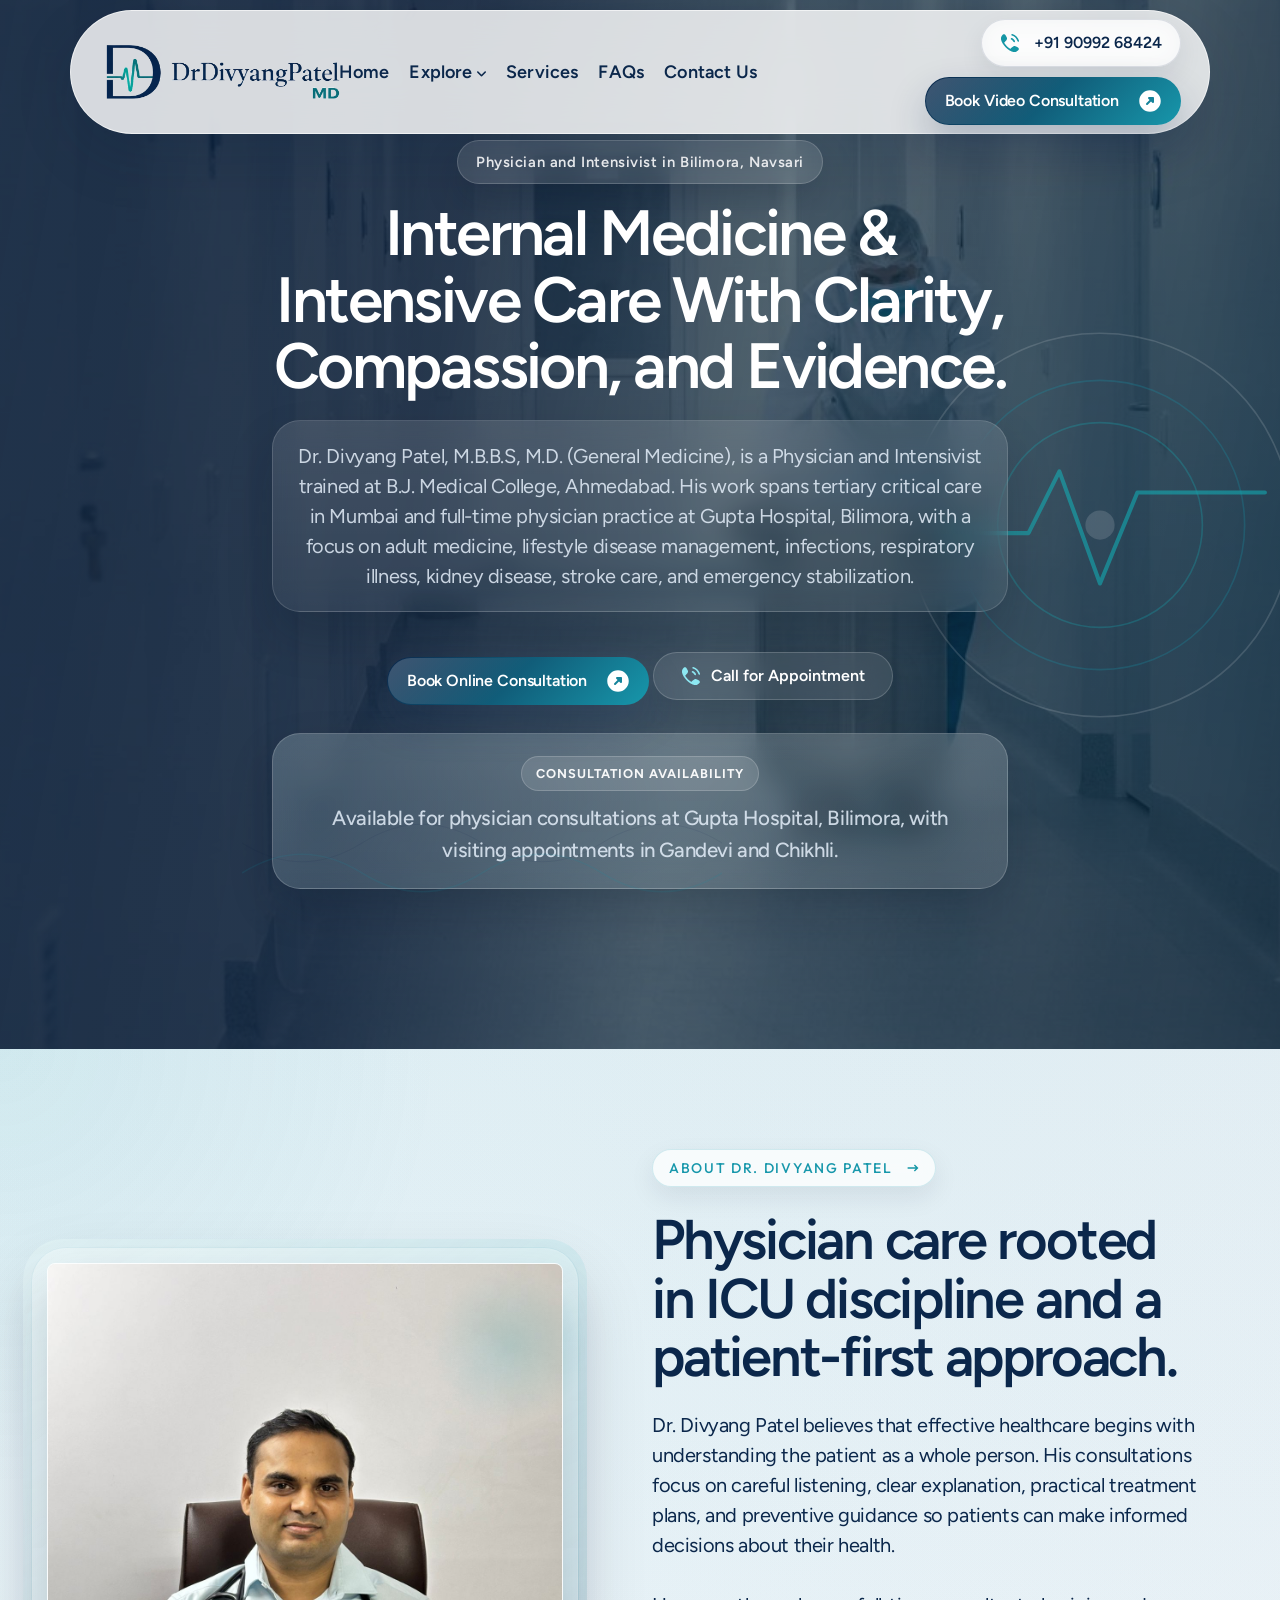
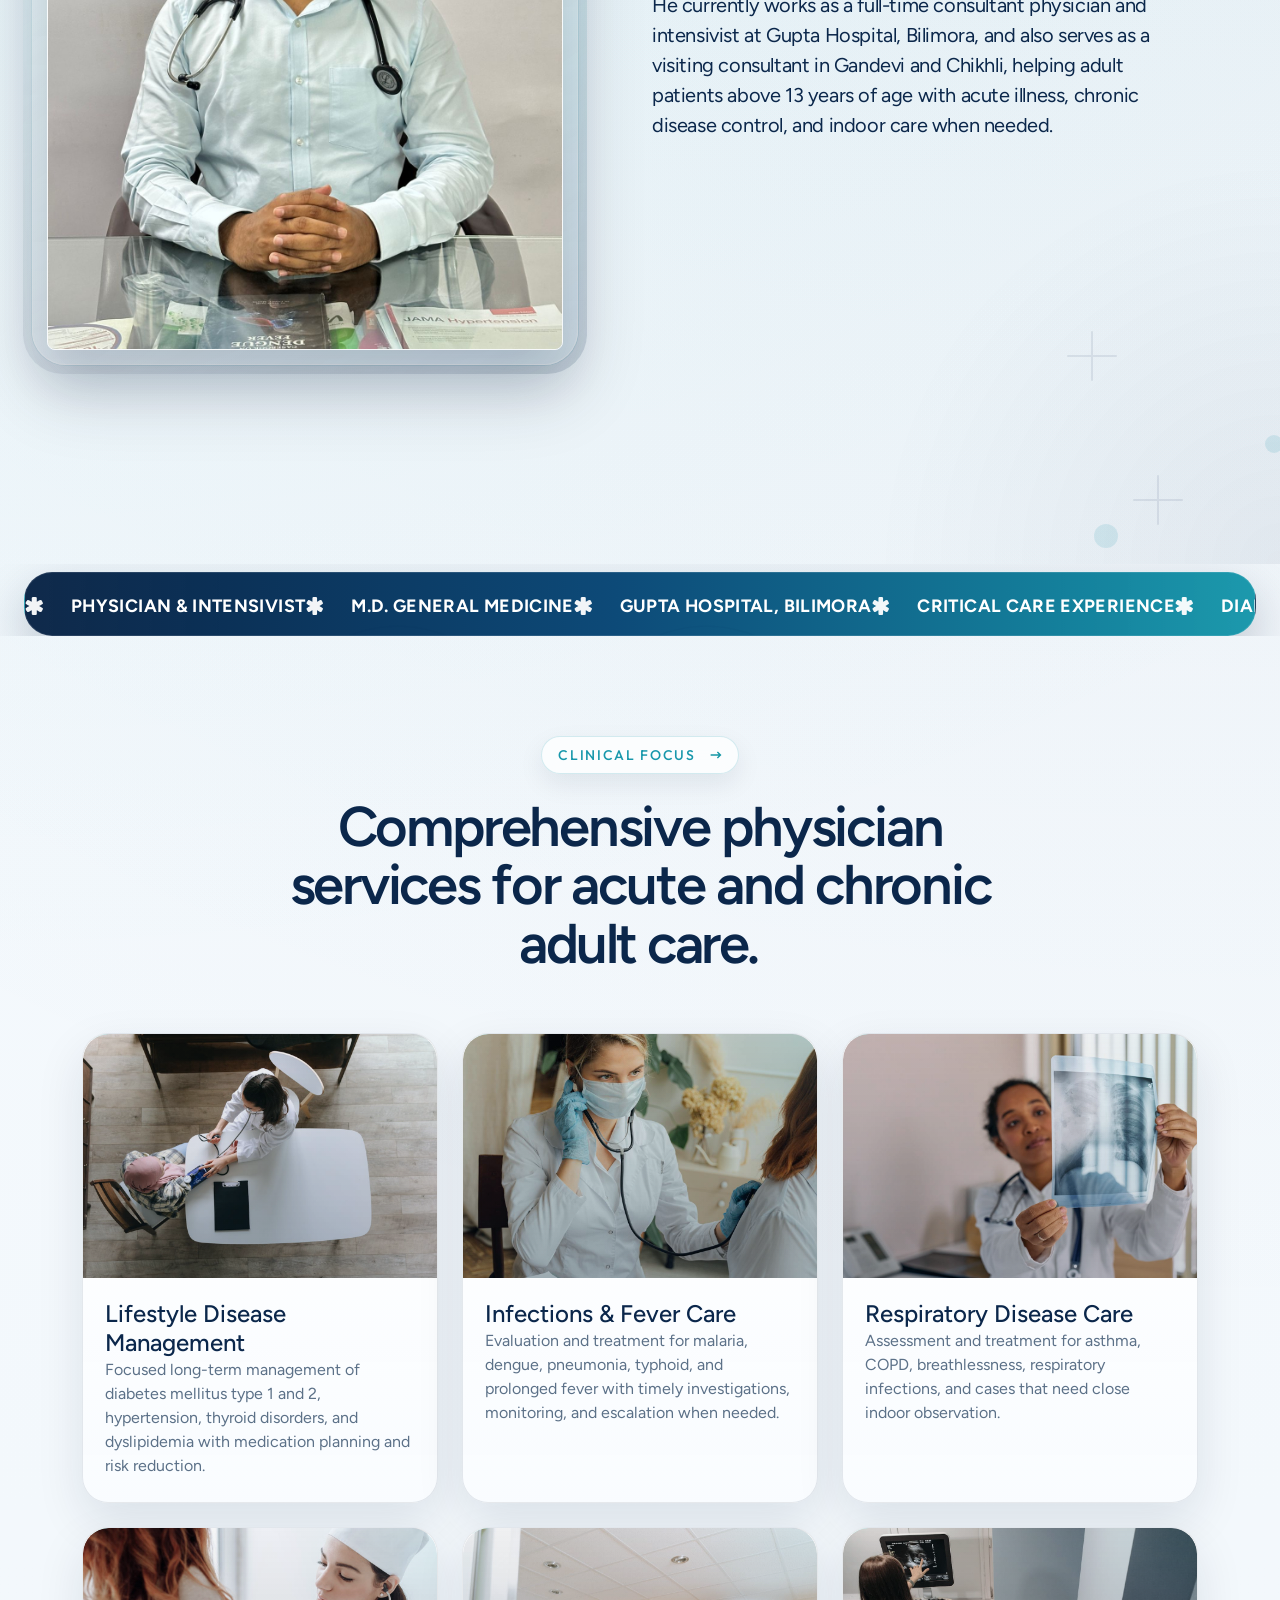
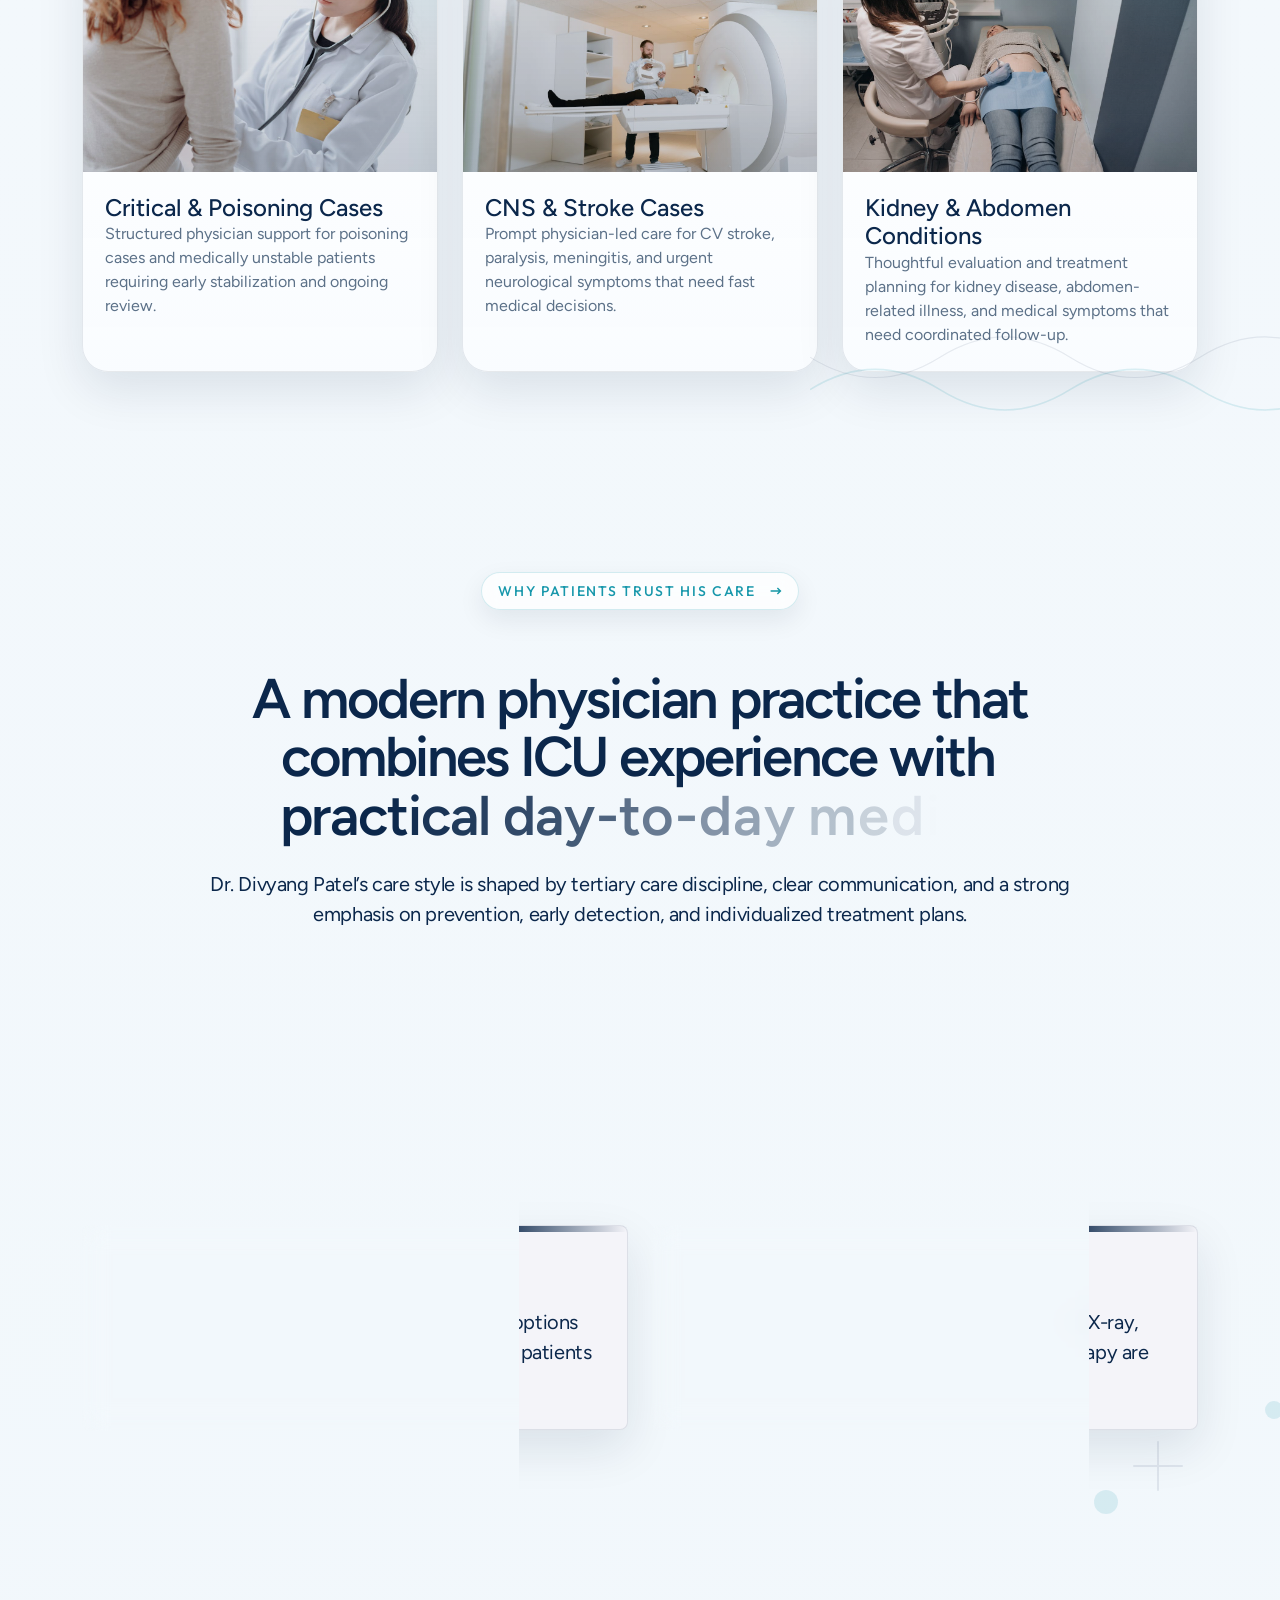
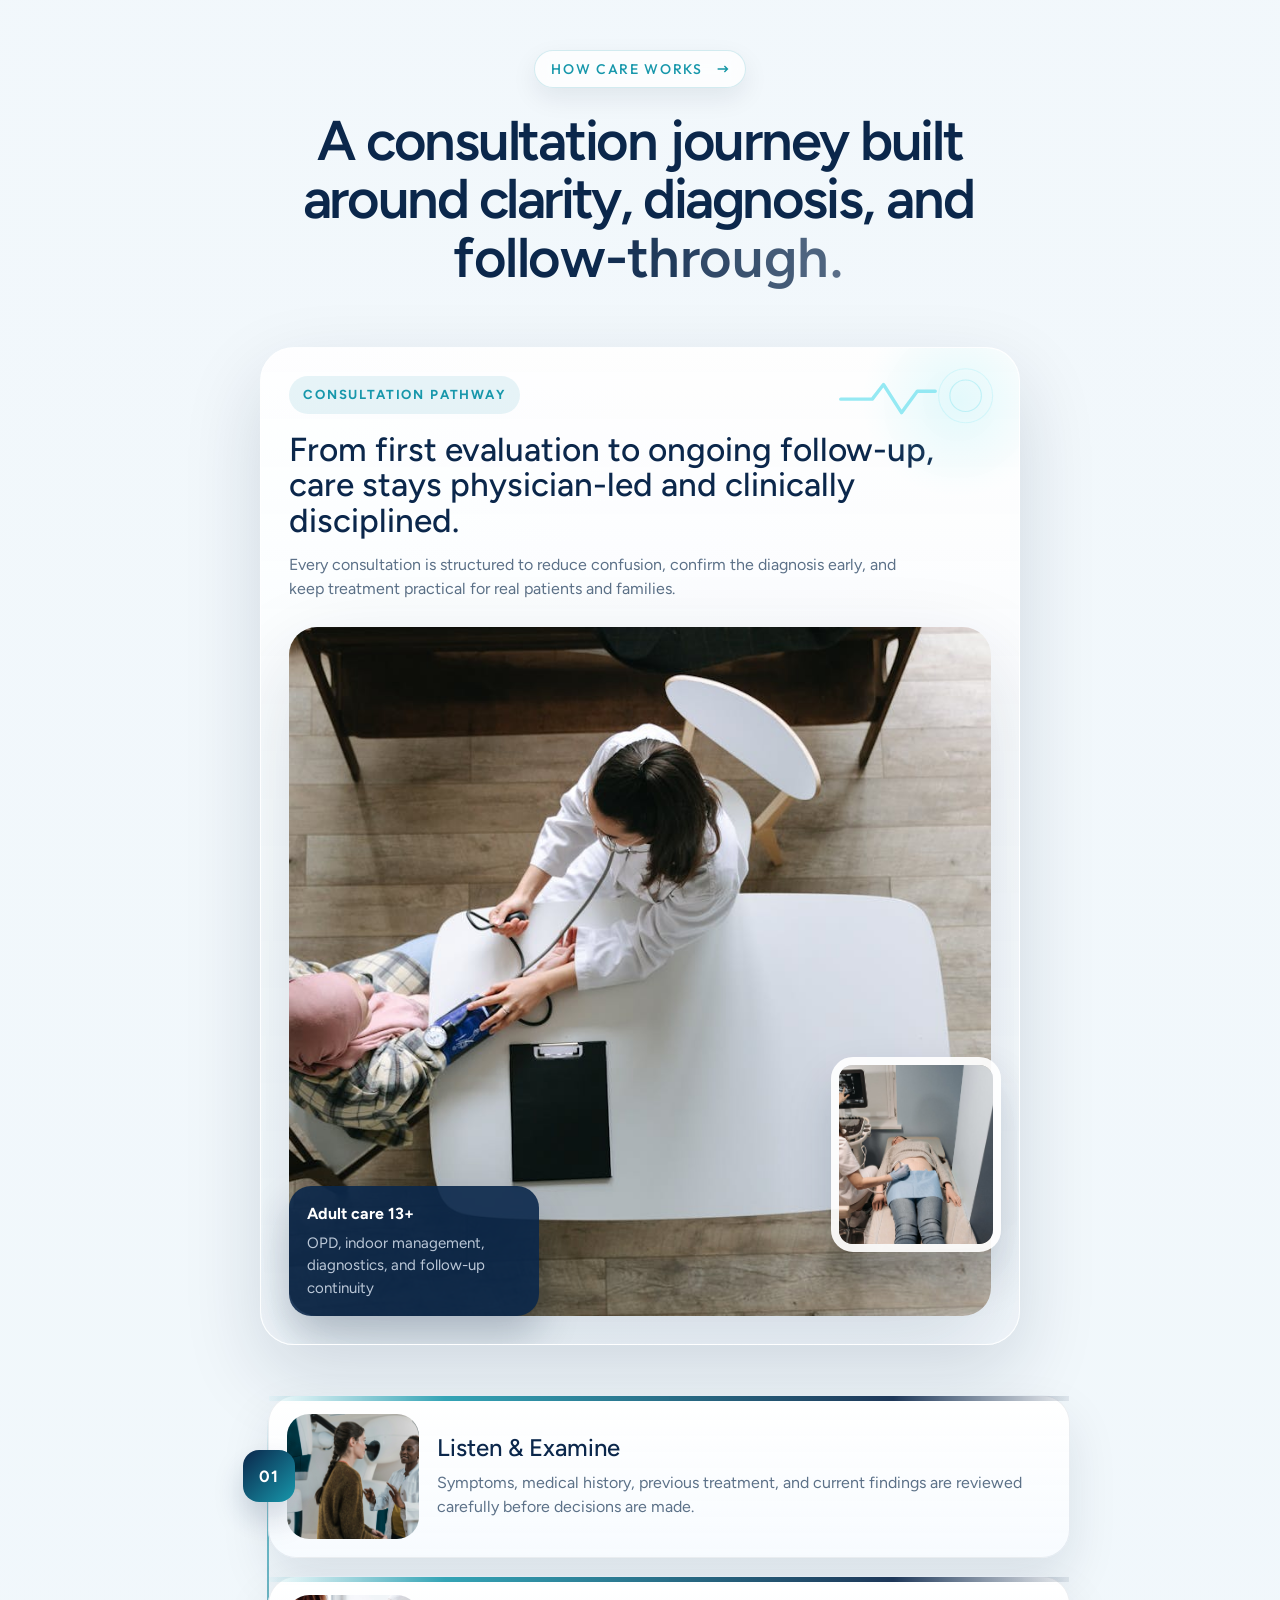
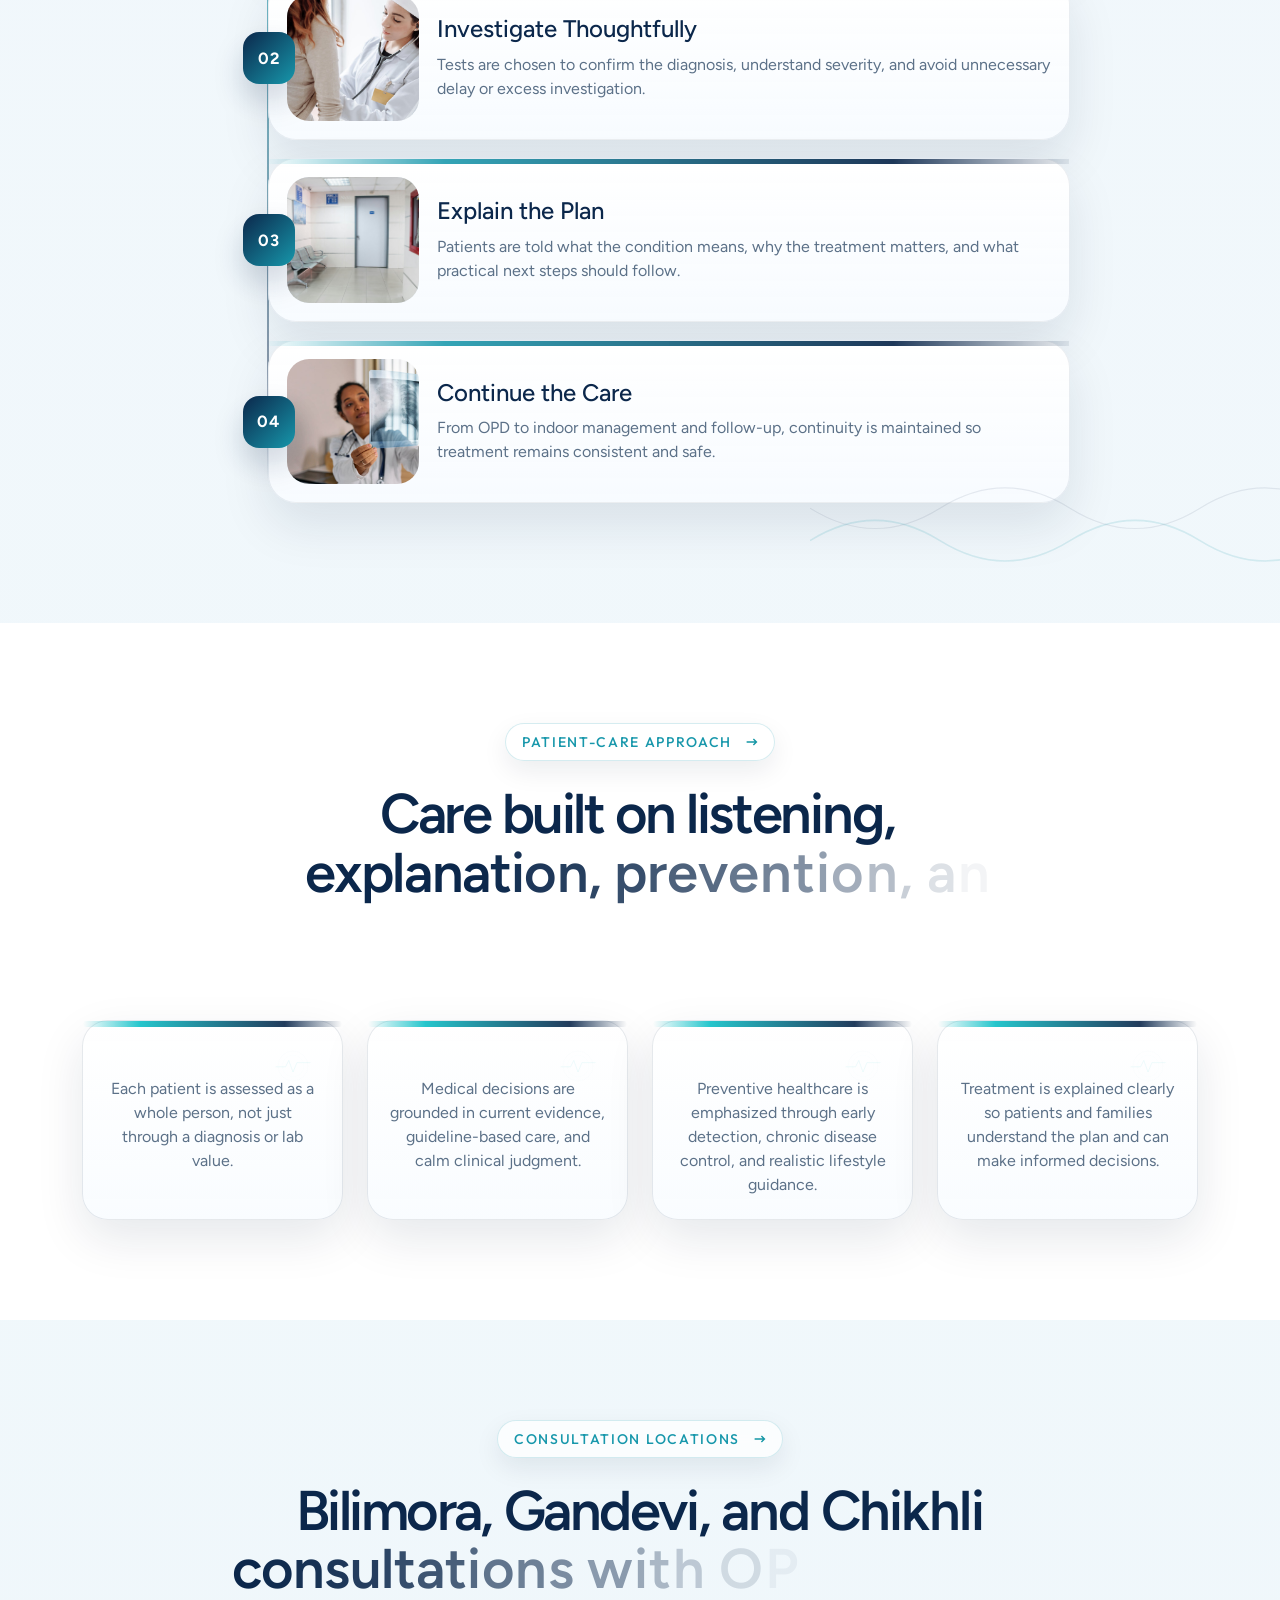
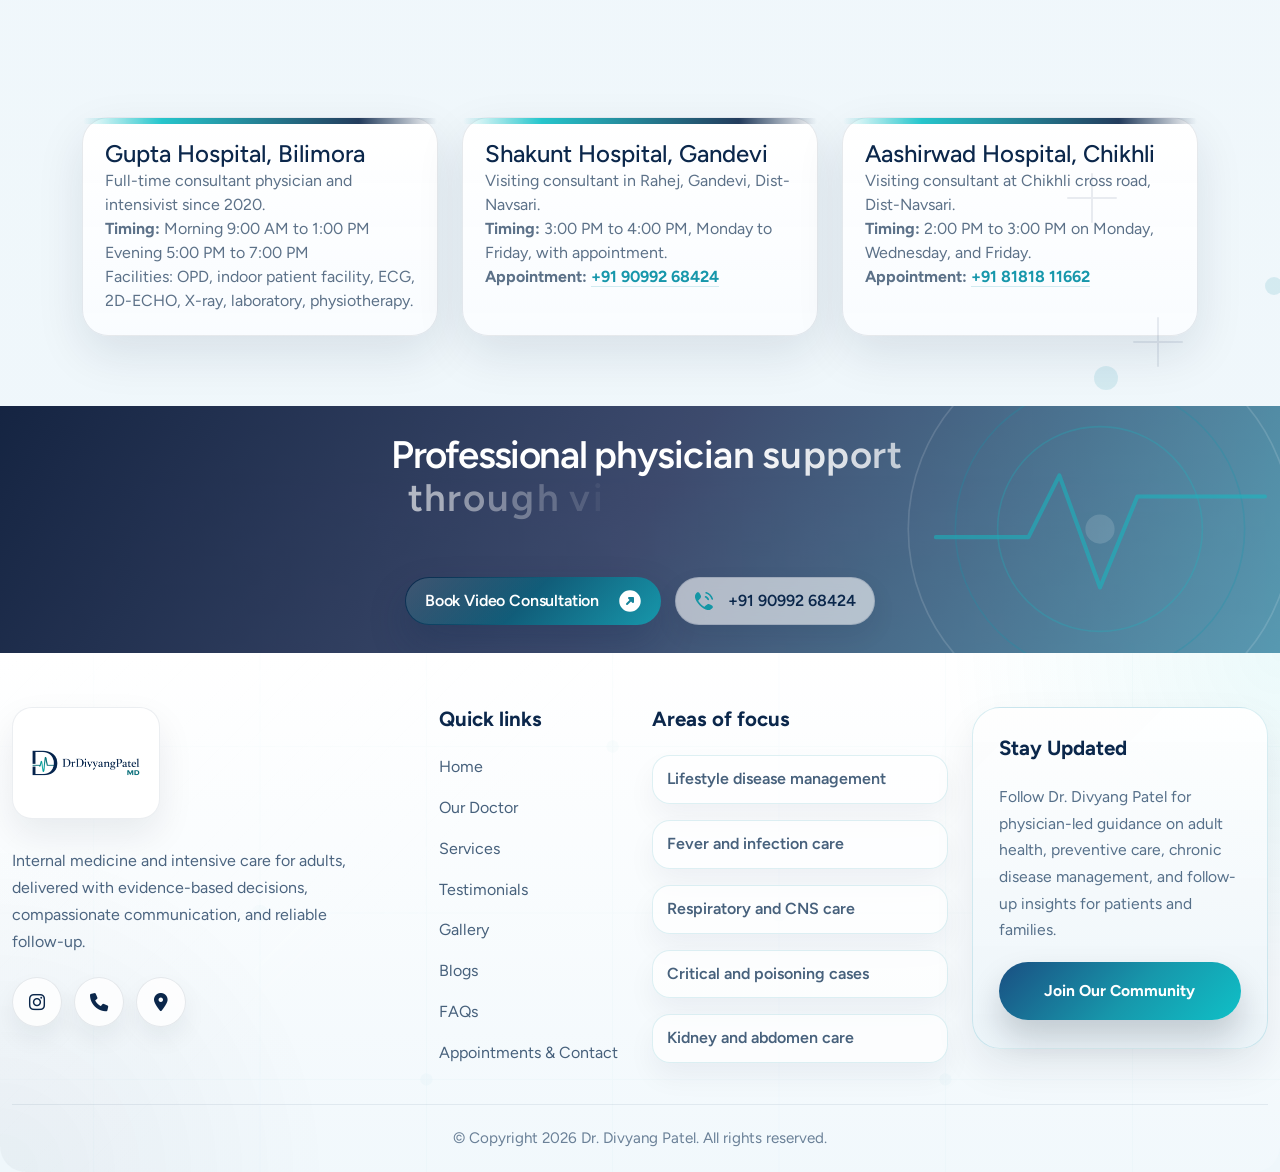
==== commit 20ec99cb: "commit" ====
--- a/index.html
+++ b/index.html
@@ -202,14 +202,9 @@
                     <p class="dr-hero-intro" data-aos="fade-left" data-aos-duration="900">
                         Dr. Divyang Patel, M.B.B.S, M.D. (General Medicine), is a Physician and Intensivist trained at B.J. Medical College, Ahmedabad. His work spans tertiary critical care in Mumbai and full-time physician practice at Gupta Hospital, Bilimora, with a focus on adult medicine, lifestyle disease management, infections, respiratory illness, kidney disease, stroke care, and emergency stabilization.
                     </p>
-                    <div class="dr-hero-pills" data-aos="fade-left" data-aos-duration="950">
-                        <span>Adult Care 13+</span>
-                        <span>Critical Care Background</span>
-                        <span>Physician & Intensivist</span>
-                    </div>
                     <div class="space40"></div>
                     <div class="btn-area1 dr-hero-actions" data-aos="fade-left" data-aos-duration="1000">
-                        <a href="contact.html" class="vl-btn4 dr-hero-primary">Book Online Consultation<span><svg xmlns="http://www.w3.org/2000/svg" width="22" height="22" viewBox="0 0 22 22" fill="none"><path fill-rule="evenodd" clip-rule="evenodd" d="M11 0.25C5.06294 0.25 0.25 5.06294 0.25 11C0.25 16.9371 5.06294 21.75 11 21.75C16.9371 21.75 21.75 16.9371 21.75 11C21.75 5.06294 16.9371 0.25 11 0.25ZM10 7C9.5955 7 9.2309 7.24364 9.0761 7.61732C8.92134 7.99099 9.0069 8.42111 9.2929 8.70711L10.5858 10L7.29289 13.2929C6.90237 13.6834 6.90237 14.3166 7.29289 14.7071C7.68342 15.0976 8.31658 15.0976 8.70711 14.7071L12 11.4142L13.2929 12.7071C13.5789 12.9931 14.009 13.0787 14.3827 12.9239C14.7564 12.7691 15 12.4045 15 12V8C15 7.44772 14.5523 7 14 7H10Z" fill="white"/></svg></span></a>
+                        <a href="https://drdivyangpatelmd.exlyapp.com/cb578edf-0916-4bcf-a2c8-b572f93a51ea" class="vl-btn4 dr-hero-primary">Book Online Consultation<span><svg xmlns="http://www.w3.org/2000/svg" width="22" height="22" viewBox="0 0 22 22" fill="none"><path fill-rule="evenodd" clip-rule="evenodd" d="M11 0.25C5.06294 0.25 0.25 5.06294 0.25 11C0.25 16.9371 5.06294 21.75 11 21.75C16.9371 21.75 21.75 16.9371 21.75 11C21.75 5.06294 16.9371 0.25 11 0.25ZM10 7C9.5955 7 9.2309 7.24364 9.0761 7.61732C8.92134 7.99099 9.0069 8.42111 9.2929 8.70711L10.5858 10L7.29289 13.2929C6.90237 13.6834 6.90237 14.3166 7.29289 14.7071C7.68342 15.0976 8.31658 15.0976 8.70711 14.7071L12 11.4142L13.2929 12.7071C13.5789 12.9931 14.009 13.0787 14.3827 12.9239C14.7564 12.7691 15 12.4045 15 12V8C15 7.44772 14.5523 7 14 7H10Z" fill="white"/></svg></span></a>
                         <a href="tel:+919099268424" class="phone dr-hero-secondary"><svg xmlns="http://www.w3.org/2000/svg" width="20" height="20" viewBox="0 0 20 20" fill="none"><g clip-path="url(#clip0_hero_phone)"><path d="M4.32688 1.17598C4.79912 1.27359 5.1752 1.59087 5.40887 2.01006L6.15321 3.34544C6.42738 3.83727 6.65811 4.25117 6.80878 4.61098C6.96862 4.99266 7.06355 5.36904 7.02016 5.78518C6.97676 6.20131 6.80622 6.55001 6.57107 6.8905C6.3494 7.21148 6.03823 7.56888 5.66848 7.99356L4.57431 9.25038C4.37824 9.47563 4.2802 9.58821 4.27124 9.72896C4.26228 9.86971 4.34263 9.98996 4.50333 10.2304C5.87299 12.2796 7.71894 14.1262 9.76983 15.497C10.0103 15.6577 10.1305 15.738 10.2712 15.7291C10.412 15.7201 10.5247 15.6221 10.7498 15.426L12.0067 14.3318C12.4314 13.962 12.7888 13.6509 13.1098 13.4292C13.4502 13.194 13.799 13.0235 14.2151 12.9801C14.6312 12.9367 15.0077 13.0317 15.3893 13.1915C15.7491 13.3422 16.163 13.5729 16.6547 13.847L17.9902 14.5915C18.4094 14.8251 18.7267 15.2012 18.8243 15.6734C18.9229 16.1505 18.7775 16.6302 18.4562 17.0244C17.2904 18.4547 15.4227 19.3654 13.4633 18.9701C12.259 18.7272 11.0707 18.3225 9.63342 17.4982C6.74558 15.842 4.15636 13.2514 2.50212 10.367C1.67786 8.92963 1.2731 7.74134 1.03015 6.53696C0.634898 4.5776 1.54559 2.70987 2.9759 1.54412C3.37009 1.22284 3.84971 1.07736 4.32688 1.17598Z" fill="#8de8f2"/><path fill-rule="evenodd" clip-rule="evenodd" d="M11.3062 1.54C11.4337 1.0978 11.8957 0.842779 12.3379 0.970388C15.5607 1.90041 18.099 4.43862 19.0292 7.66132C19.1567 8.1035 18.9017 8.56545 18.4596 8.69304C18.0174 8.8207 17.5554 8.5657 17.4278 8.1235C16.6565 5.45101 14.5483 3.34295 11.8757 2.57171C11.4336 2.4441 11.1786 1.98219 11.3062 1.54ZM10.7947 5.47187C10.9747 5.04825 11.4639 4.85066 11.8876 5.03055C13.2723 5.6186 14.381 6.72725 14.969 8.11199C15.1489 8.53562 14.9513 9.02487 14.5277 9.20479C14.1041 9.38462 13.6148 9.18704 13.4349 8.76345C13.0157 7.77614 12.2234 6.9839 11.2361 6.56463C10.8125 6.38474 10.6149 5.8955 10.7947 5.47187Z" fill="#8de8f2"/></g><defs><clipPath id="clip0_hero_phone"><rect width="20" height="20" fill="white"/></clipPath></defs></svg>Call for Appointment</a>
                     </div>
                     <div class="dr-hero-note">
@@ -540,7 +535,6 @@
 
       <div class="dr-footer-bottom">
         <p>© Copyright 2026 Dr. Divyang Patel. All rights reserved.</p>
-        <p>Designed for a seamless experience across desktop, tablet, and mobile.</p>
       </div>
     </div>
   </div>
--- a/assets/css/drdivyang.css
+++ b/assets/css/drdivyang.css
@@ -414,6 +414,297 @@
   color: var(--dr-secondary) !important;
 }
 
+body.dr-menu-open {
+  overflow: hidden;
+}
+
+.homepage4-body .vl-header-action-item {
+  float: none;
+  display: flex;
+  align-items: center;
+  justify-content: flex-end;
+  width: 100%;
+  border: 0;
+  padding: 0;
+  margin-left: auto;
+  background: transparent;
+  color: var(--dr-primary);
+}
+
+.homepage4-body .vl-header-action-item button {
+  width: 52px;
+  height: 52px;
+  display: inline-flex;
+  align-items: center;
+  justify-content: center;
+  border: 1px solid rgba(11, 39, 75, 0.12);
+  border-radius: 18px;
+  color: var(--dr-primary);
+  background:
+    linear-gradient(180deg, rgba(255, 255, 255, 0.94), rgba(239, 247, 251, 0.92)),
+    radial-gradient(circle at top right, rgba(23, 151, 171, 0.18), transparent 42%);
+  box-shadow: 0 16px 34px rgba(8, 29, 56, 0.14);
+  backdrop-filter: blur(18px);
+  transition: transform 0.3s ease, box-shadow 0.3s ease, border-color 0.3s ease, color 0.3s ease;
+}
+
+.homepage4-body .vl-header-action-item button:hover {
+  transform: translateY(-2px);
+  color: var(--dr-secondary);
+  border-color: rgba(23, 151, 171, 0.28);
+  box-shadow: 0 20px 42px rgba(8, 29, 56, 0.18);
+}
+
+.homepage4-body .vl-offcanvas {
+  width: min(90vw, 420px);
+  padding: 26px 20px 24px;
+  z-index: 10060;
+  border-left: 1px solid rgba(255, 255, 255, 0.44);
+  box-shadow: -28px 0 70px rgba(8, 29, 56, 0.26);
+  background:
+    linear-gradient(180deg, rgba(248, 252, 255, 0.97), rgba(237, 247, 251, 0.96)),
+    radial-gradient(circle at top right, rgba(15, 192, 199, 0.16), transparent 30%),
+    radial-gradient(circle at bottom left, rgba(11, 39, 75, 0.1), transparent 34%);
+  backdrop-filter: blur(22px);
+}
+
+.homepage4-body .vl-offcanvas::before {
+  content: "";
+  position: absolute;
+  inset: 0;
+  background-image: var(--dr-svg-grid);
+  background-size: 360px 360px;
+  opacity: 0.12;
+  pointer-events: none;
+}
+
+.homepage4-body .vl-offcanvas-wrapper {
+  position: relative;
+  z-index: 1;
+  min-height: 100%;
+  display: flex;
+  flex-direction: column;
+}
+
+.homepage4-body .vl-offcanvas-header {
+  display: grid !important;
+  grid-template-columns: minmax(0, 1fr) auto;
+  column-gap: 14px;
+  align-items: center !important;
+  margin-bottom: 24px !important;
+  padding: 14px 14px 14px 18px;
+  border-radius: 28px;
+  border: 1px solid rgba(255, 255, 255, 0.72);
+  background: rgba(255, 255, 255, 0.82);
+  box-shadow: 0 18px 40px rgba(8, 29, 56, 0.12);
+  backdrop-filter: blur(18px);
+}
+
+.homepage4-body .vl-offcanvas .vl-offcanvas-logo {
+  width: min(100%, 230px);
+  max-width: 230px;
+  height: auto;
+  min-width: 0;
+  filter: none !important;
+  opacity: 1 !important;
+  display: flex;
+  align-items: center;
+}
+
+.homepage4-body .vl-offcanvas .vl-offcanvas-logo a {
+  display: inline-flex;
+  align-items: center;
+  width: 100%;
+  min-width: 0;
+}
+
+.homepage4-body .vl-offcanvas .vl-offcanvas-logo img {
+  display: block;
+  width: 100%;
+  height: auto;
+  max-height: none;
+  object-fit: contain;
+  filter: none !important;
+  opacity: 1 !important;
+  mix-blend-mode: normal;
+}
+
+.homepage4-body .vl-offcanvas .vl-offcanvas-close button,
+.homepage4-body .vl-offcanvas-close-toggle {
+  width: 48px;
+  height: 48px;
+  display: inline-flex;
+  align-items: center;
+  justify-content: center;
+  border: 1px solid rgba(11, 39, 75, 0.14) !important;
+  border-radius: 16px;
+  color: var(--dr-primary) !important;
+  background: rgba(244, 250, 253, 0.96) !important;
+  box-shadow: 0 12px 28px rgba(8, 29, 56, 0.1);
+  transition: transform 0.3s ease, background 0.3s ease, color 0.3s ease, border-color 0.3s ease;
+}
+
+.homepage4-body .vl-offcanvas-close {
+  display: flex;
+  align-items: center;
+  justify-content: flex-end;
+}
+
+.homepage4-body .vl-offcanvas-close-toggle:hover {
+  transform: translateY(-2px);
+  color: #fff !important;
+  border-color: rgba(15, 192, 199, 0.34) !important;
+  background: linear-gradient(135deg, var(--dr-primary), var(--dr-secondary)) !important;
+}
+
+.homepage4-body .vl-offcanvas-close-toggle i {
+  font-size: 1.15rem;
+}
+
+.homepage4-body .vl-offcanvas-menu {
+  margin-bottom: 0 !important;
+  padding: 18px;
+  border-radius: 30px;
+  background: rgba(255, 255, 255, 0.74);
+  border: 1px solid rgba(255, 255, 255, 0.72);
+  box-shadow: 0 22px 50px rgba(8, 29, 56, 0.1);
+}
+
+.homepage4-body .vl-offcanvas-menu ul {
+  margin: 0;
+  padding: 0;
+}
+
+.homepage4-body .vl-offcanvas-menu ul li + li {
+  margin-top: 8px;
+}
+
+.homepage4-body .vl-offcanvas-menu ul li {
+  position: relative;
+}
+
+.homepage4-body .vl-offcanvas-menu ul li > a {
+  padding: 14px 60px 14px 16px;
+  border-radius: 18px;
+  color: var(--dr-primary) !important;
+  font-size: 1.06rem;
+  font-weight: 700;
+  letter-spacing: -0.01em;
+  background: transparent;
+  transition: color 0.25s ease, background 0.25s ease, transform 0.25s ease;
+}
+
+.homepage4-body .vl-offcanvas-menu ul li > a:hover,
+.homepage4-body .vl-offcanvas-menu ul li.active > a {
+  color: var(--dr-secondary) !important;
+  background: rgba(23, 151, 171, 0.08);
+  transform: translateX(4px);
+}
+
+.homepage4-body .vl-offcanvas-menu ul li .sub-menu {
+  margin-top: 8px;
+  padding: 12px 0 4px 12px;
+  border-left: 1px solid rgba(23, 151, 171, 0.16);
+}
+
+.homepage4-body .vl-offcanvas-menu ul li .sub-menu li + li {
+  margin-top: 2px;
+}
+
+.homepage4-body .vl-offcanvas-menu ul li .sub-menu a {
+  padding: 10px 12px;
+  border-radius: 14px;
+  font-size: 0.96rem;
+  font-weight: 600;
+  color: #35506e !important;
+}
+
+.homepage4-body .vl-offcanvas-menu ul li .sub-menu a:hover {
+  color: var(--dr-secondary) !important;
+  background: rgba(23, 151, 171, 0.06);
+}
+
+.homepage4-body .vl-menu-close {
+  top: 9px;
+  right: 10px;
+  width: 38px;
+  height: 38px;
+  border: 1px solid rgba(11, 39, 75, 0.12);
+  border-radius: 14px;
+  color: var(--dr-primary);
+  background: rgba(255, 255, 255, 0.94);
+  box-shadow: 0 12px 24px rgba(8, 29, 56, 0.08);
+}
+
+.homepage4-body .vl-menu-close:hover,
+.homepage4-body .vl-offcanvas-menu ul li.active > .vl-menu-close {
+  color: #fff;
+  border-color: rgba(15, 192, 199, 0.32);
+  background: linear-gradient(135deg, var(--dr-primary), var(--dr-secondary));
+}
+
+.homepage4-body .vl-menu-close i {
+  font-size: 0.9rem;
+}
+
+.homepage4-body .dr-mobile-menu-actions {
+  display: grid;
+  grid-template-columns: 1fr 1fr;
+  gap: 10px;
+  margin: 16px 0 18px;
+}
+
+.homepage4-body .dr-mobile-menu-actions .vl-btn4,
+.homepage4-body .dr-mobile-menu-actions .phone {
+  width: 100%;
+  min-height: 50px;
+  padding: 12px 14px !important;
+  font-size: 0.95rem;
+}
+
+.homepage4-body .vl-offcanvas-info {
+  margin-top: auto;
+  padding: 18px;
+  border-radius: 28px;
+  background:
+    linear-gradient(180deg, rgba(11, 39, 75, 0.96), rgba(18, 56, 106, 0.94)),
+    radial-gradient(circle at top right, rgba(15, 192, 199, 0.2), transparent 38%);
+  box-shadow: 0 24px 54px rgba(8, 29, 56, 0.22);
+}
+
+.homepage4-body .vl-offcanvas-info span {
+  display: block;
+}
+
+.homepage4-body .vl-offcanvas-info span + span {
+  margin-top: 10px;
+}
+
+.homepage4-body .vl-offcanvas-info span a {
+  display: flex;
+  gap: 12px;
+  align-items: flex-start;
+  padding: 14px 16px;
+  margin: 0;
+  border-radius: 18px;
+  color: rgba(255, 255, 255, 0.94) !important;
+  background: rgba(255, 255, 255, 0.08);
+  border: 1px solid rgba(255, 255, 255, 0.08);
+  line-height: 1.6;
+}
+
+.homepage4-body .vl-offcanvas-info span a i {
+  margin: 4px 0 0;
+  min-width: 18px;
+  color: #8de8f2;
+}
+
+.homepage4-body .vl-offcanvas-overlay {
+  z-index: 10050;
+  background: rgba(6, 20, 39, 0.42);
+  backdrop-filter: blur(8px);
+}
+
 .vl-hero-btn .btn-area1 {
   display: flex;
   align-items: center;
@@ -533,10 +824,34 @@
 }
 
 .progress-inner,
-.progress-wrap::after,
 .progress-wrap svg.progress-circle path {
   stroke: var(--dr-secondary) !important;
-  background: var(--dr-secondary) !important;
+}
+
+.progress-wrap {
+  right: 24px;
+  bottom: 24px;
+  width: 58px;
+  height: 58px;
+  border-radius: 50%;
+  background: linear-gradient(135deg, rgba(17, 57, 104, 0.96), rgba(23, 151, 171, 0.94));
+  border: 1px solid rgba(255, 255, 255, 0.34);
+  box-shadow: 0 18px 34px rgba(7, 24, 45, 0.24);
+  backdrop-filter: blur(14px);
+}
+
+.progress-wrap::after,
+.progress-wrap::before {
+  width: 58px;
+  height: 58px;
+  line-height: 58px;
+  color: #ffffff !important;
+  background: transparent !important;
+}
+
+.progress-wrap:hover {
+  transform: translateY(-3px);
+  box-shadow: 0 22px 40px rgba(7, 24, 45, 0.28);
 }
 
 .heading4 .vl-section-subtitle,
@@ -1964,6 +2279,20 @@
   color: #5c7188 !important;
 }
 
+.location-card a,
+.location-card a:visited {
+  color: var(--dr-secondary) !important;
+  font-weight: 700;
+  text-decoration: none;
+  border-bottom: 1px solid rgba(23, 151, 171, 0.18);
+  transition: color 0.25s ease, border-color 0.25s ease;
+}
+
+.location-card a:hover {
+  color: var(--dr-primary) !important;
+  border-color: rgba(11, 39, 75, 0.18);
+}
+
 .testimonial4-boxarea {
   min-height: 100%;
   padding-top: 40px;
@@ -2104,6 +2433,702 @@
 .contact1-section-area iframe {
   border: 1px solid rgba(255, 255, 255, 0.55) !important;
   box-shadow: var(--dr-shadow-lg) !important;
+}
+
+.dr-contact-page {
+  display: grid;
+  gap: 34px;
+}
+
+.dr-contact-intro {
+  position: relative;
+  display: grid;
+  grid-template-columns: minmax(0, 1.3fr) minmax(300px, 0.9fr);
+  gap: 24px;
+  padding: 34px;
+  border-radius: 34px;
+  background: linear-gradient(135deg, rgba(11, 39, 75, 0.98), rgba(20, 84, 127, 0.94) 58%, rgba(25, 151, 171, 0.92) 100%);
+  box-shadow: 0 28px 60px rgba(8, 29, 56, 0.18);
+  overflow: hidden;
+}
+
+.dr-contact-intro::before {
+  content: "";
+  position: absolute;
+  inset: 0;
+  background:
+    radial-gradient(circle at top right, rgba(255, 255, 255, 0.16), transparent 28%),
+    linear-gradient(90deg, rgba(255, 255, 255, 0.06), transparent 42%);
+  pointer-events: none;
+}
+
+.dr-contact-intro-copy,
+.dr-contact-overview {
+  position: relative;
+  z-index: 1;
+}
+
+.dr-contact-kicker,
+.dr-section-kicker {
+  display: inline-flex;
+  align-items: center;
+  min-height: 34px;
+  padding: 7px 14px;
+  border-radius: 999px;
+  background: rgba(255, 255, 255, 0.12);
+  border: 1px solid rgba(255, 255, 255, 0.12);
+  color: rgba(255, 255, 255, 0.84);
+  font-size: 0.74rem;
+  font-weight: 700;
+  letter-spacing: 0.08em;
+  text-transform: uppercase;
+}
+
+.dr-contact-intro-copy h2 {
+  margin: 18px 0 16px;
+  color: #ffffff;
+  font-size: clamp(2rem, 3vw, 3rem);
+  line-height: 1.08;
+  letter-spacing: -0.03em;
+}
+
+.dr-contact-intro-copy p {
+  max-width: 52ch;
+  margin: 0;
+  color: rgba(237, 245, 250, 0.84);
+  font-size: 1.02rem;
+  line-height: 1.8;
+}
+
+.dr-contact-intro-actions {
+  display: flex;
+  flex-wrap: wrap;
+  gap: 14px;
+  margin-top: 28px;
+}
+
+.dr-contact-intro-actions .vl-btn4,
+.dr-contact-intro-actions .phone {
+  min-height: 50px;
+  padding: 12px 20px !important;
+  border-radius: 16px;
+}
+
+.dr-contact-intro-actions .vl-btn4 {
+  background: linear-gradient(135deg, rgba(255, 255, 255, 0.18), rgba(255, 255, 255, 0.12)) !important;
+  color: #ffffff !important;
+  border: 1px solid rgba(255, 255, 255, 0.18);
+  box-shadow: none;
+}
+
+.dr-contact-intro-actions .vl-btn4 span {
+  background: #ffffff;
+}
+
+.dr-contact-intro-actions .vl-btn4 span svg path {
+  fill: var(--dr-secondary) !important;
+}
+
+.dr-contact-intro-actions .phone {
+  background: #ffffff !important;
+  color: var(--dr-primary) !important;
+  border: 1px solid rgba(255, 255, 255, 0.2);
+}
+
+.dr-contact-overview {
+  display: grid;
+  gap: 14px;
+}
+
+.dr-contact-overview-item {
+  padding: 18px 20px;
+  border-radius: 22px;
+  background: rgba(255, 255, 255, 0.96);
+  border: 1px solid rgba(255, 255, 255, 0.3);
+  box-shadow: 0 14px 32px rgba(6, 24, 44, 0.1);
+}
+
+.dr-contact-overview-label {
+  display: block;
+  margin-bottom: 8px;
+  color: #70859b;
+  font-size: 0.72rem;
+  font-weight: 700;
+  letter-spacing: 0.08em;
+  text-transform: uppercase;
+}
+
+.dr-contact-overview-value {
+  display: inline-block;
+  margin-bottom: 8px;
+  color: var(--dr-primary) !important;
+  font-size: 1.28rem;
+  font-weight: 700;
+  letter-spacing: -0.02em;
+}
+
+.dr-contact-overview-item p {
+  margin: 0;
+  color: #61758c;
+  font-size: 0.92rem;
+  line-height: 1.65;
+}
+
+.dr-contact-booking-grid {
+  display: grid;
+  grid-template-columns: repeat(2, minmax(0, 1fr));
+  gap: 22px;
+}
+
+.dr-booking-card,
+.dr-schedule-panel,
+.dr-map-panel {
+  background: linear-gradient(180deg, rgba(255, 255, 255, 0.99), rgba(247, 251, 253, 0.97));
+  border: 1px solid rgba(16, 58, 103, 0.08);
+  border-radius: 28px;
+  box-shadow: 0 20px 44px rgba(8, 29, 56, 0.08);
+}
+
+.dr-booking-card {
+  display: flex;
+  flex-direction: column;
+  gap: 18px;
+  padding: 24px;
+}
+
+.dr-booking-head {
+  display: flex;
+  align-items: center;
+  justify-content: space-between;
+  gap: 14px;
+}
+
+.dr-booking-icon {
+  width: 52px;
+  height: 52px;
+  display: inline-flex;
+  align-items: center;
+  justify-content: center;
+  border-radius: 18px;
+  background: linear-gradient(135deg, #173e6b, #1992a8);
+}
+
+.dr-booking-icon img {
+  width: 22px;
+  height: 22px;
+  filter: brightness(0) invert(1);
+}
+
+.dr-booking-tag {
+  display: inline-flex;
+  align-items: center;
+  min-height: 30px;
+  padding: 6px 12px;
+  border-radius: 999px;
+  background: rgba(23, 151, 171, 0.08);
+  border: 1px solid rgba(23, 151, 171, 0.14);
+  color: #2f7f95;
+  font-size: 0.7rem;
+  font-weight: 700;
+  letter-spacing: 0.08em;
+  text-transform: uppercase;
+}
+
+.dr-booking-label {
+  margin: 0 0 8px;
+  color: #70859b;
+  font-size: 0.72rem;
+  font-weight: 700;
+  letter-spacing: 0.08em;
+  text-transform: uppercase;
+}
+
+.dr-booking-body h3 {
+  margin: 0 0 10px;
+  font-size: clamp(1.7rem, 2.3vw, 2.3rem);
+  line-height: 1.04;
+  letter-spacing: -0.03em;
+}
+
+.dr-booking-body h3 a {
+  color: var(--dr-primary) !important;
+}
+
+.dr-booking-body p:last-child {
+  margin: 0;
+  color: #61758c !important;
+  font-size: 0.94rem;
+  line-height: 1.68;
+}
+
+.dr-booking-footer {
+  display: flex;
+  align-items: center;
+  gap: 14px;
+  padding-top: 16px;
+  border-top: 1px solid rgba(16, 58, 103, 0.08);
+}
+
+.dr-booking-footer .vl-btn4,
+.dr-booking-footer .phone {
+  min-width: 192px;
+  min-height: 46px;
+  padding: 10px 16px !important;
+  border-radius: 14px;
+}
+
+.dr-booking-footer .vl-btn4 span {
+  width: 30px;
+  height: 30px;
+}
+
+.dr-booking-footer .vl-btn4 span svg {
+  width: 12px;
+  height: 12px;
+}
+
+.dr-booking-note {
+  color: #63778d;
+  font-size: 0.88rem;
+  font-weight: 600;
+  line-height: 1.5;
+}
+
+.dr-contact-layout {
+  display: grid;
+  grid-template-columns: minmax(0, 1.15fr) minmax(320px, 0.85fr);
+  gap: 22px;
+  align-items: start;
+}
+
+.dr-schedule-panel,
+.dr-map-panel {
+  padding: 26px;
+}
+
+.dr-section-heading {
+  margin-bottom: 18px;
+}
+
+.dr-section-heading h3 {
+  margin: 14px 0 0;
+  color: var(--dr-primary);
+  font-size: clamp(1.5rem, 2vw, 2rem);
+  line-height: 1.14;
+  letter-spacing: -0.02em;
+}
+
+.dr-section-kicker {
+  background: rgba(23, 151, 171, 0.08);
+  border-color: rgba(23, 151, 171, 0.12);
+  color: #2f7f95;
+}
+
+.dr-schedule-table {
+  display: grid;
+  gap: 14px;
+}
+
+.dr-schedule-row {
+  display: grid;
+  grid-template-columns: minmax(0, 1.35fr) repeat(2, minmax(120px, 0.85fr)) auto;
+  gap: 14px;
+  align-items: start;
+  padding: 18px;
+  border-radius: 22px;
+  background: #ffffff;
+  border: 1px solid rgba(16, 58, 103, 0.08);
+}
+
+.dr-schedule-row--highlight {
+  background: linear-gradient(180deg, rgba(241, 249, 252, 0.96), rgba(255, 255, 255, 1));
+}
+
+.dr-schedule-location h4 {
+  margin: 0 0 6px;
+  color: var(--dr-primary);
+  font-size: 1.16rem;
+  line-height: 1.2;
+}
+
+.dr-schedule-location p,
+.dr-map-copy {
+  margin: 0;
+  color: #61758c !important;
+  font-size: 0.92rem;
+  line-height: 1.68;
+}
+
+.dr-schedule-meta span,
+.dr-map-footer span {
+  display: block;
+  margin-bottom: 6px;
+  color: #7a8da1;
+  font-size: 0.68rem;
+  font-weight: 700;
+  letter-spacing: 0.08em;
+  text-transform: uppercase;
+}
+
+.dr-schedule-meta strong,
+.dr-map-footer strong {
+  color: var(--dr-primary);
+  font-size: 0.92rem;
+  line-height: 1.5;
+}
+
+.dr-schedule-action {
+  display: flex;
+  justify-content: flex-end;
+}
+
+.dr-schedule-action a,
+.dr-map-footer a {
+  display: inline-flex;
+  align-items: center;
+  justify-content: center;
+  min-height: 40px;
+  padding: 8px 14px;
+  border-radius: 999px;
+  color: var(--dr-primary) !important;
+  background: rgba(23, 151, 171, 0.08);
+  border: 1px solid rgba(23, 151, 171, 0.14);
+  font-size: 0.84rem;
+  font-weight: 700;
+  text-decoration: none;
+  white-space: nowrap;
+}
+
+.dr-map-copy {
+  margin-bottom: 18px;
+}
+
+.dr-map-shell {
+  height: 360px;
+  overflow: hidden;
+  border-radius: 24px;
+  border: 1px solid rgba(16, 58, 103, 0.08);
+  box-shadow: 0 18px 36px rgba(8, 29, 56, 0.08);
+}
+
+.dr-map-shell iframe {
+  height: 100%;
+  border: 0 !important;
+  box-shadow: none !important;
+}
+
+.dr-map-footer {
+  display: flex;
+  align-items: flex-end;
+  justify-content: space-between;
+  gap: 16px;
+  margin-top: 18px;
+}
+
+.dr-contact-quick-grid > [class*="col-"],
+.dr-location-grid > [class*="col-"] {
+  display: flex;
+}
+
+.dr-contact-hero-card,
+.dr-location-spot {
+  width: 100%;
+}
+
+.dr-contact-hero-card {
+  position: relative;
+  display: flex;
+  flex-direction: column;
+  gap: 14px;
+  padding: 22px 24px;
+  overflow: hidden;
+  border: 1px solid rgba(16, 58, 103, 0.08);
+  border-radius: 26px;
+  box-shadow: 0 20px 45px rgba(11, 39, 75, 0.08);
+}
+
+.dr-contact-hero-card::after {
+  content: "";
+  position: absolute;
+  inset: 0 auto auto 0;
+  width: 100%;
+  height: 5px;
+  border-radius: 26px 26px 0 0;
+  background: linear-gradient(90deg, #20bbc8 0%, #1f90a8 42%, #173e6b 88%, rgba(23, 62, 107, 0) 100%);
+  pointer-events: none;
+}
+
+.dr-contact-hero-card--primary {
+  background: linear-gradient(180deg, rgba(255, 255, 255, 0.99), rgba(246, 251, 253, 0.97));
+}
+
+.dr-contact-hero-card--secondary {
+  background: linear-gradient(180deg, rgba(255, 255, 255, 0.99), rgba(248, 251, 254, 0.97));
+}
+
+.dr-contact-card-top {
+  display: flex;
+  align-items: center;
+  justify-content: space-between;
+  gap: 10px;
+}
+
+.dr-contact-hero-card .icons {
+  width: 48px;
+  height: 48px;
+  display: inline-flex;
+  align-items: center;
+  justify-content: center;
+  border-radius: 16px;
+  background:
+    linear-gradient(135deg, #173e6b, #1992a8);
+  box-shadow: 0 12px 24px rgba(8, 29, 56, 0.12);
+}
+
+.dr-contact-hero-card .icons img {
+  width: 20px;
+  height: 20px;
+  object-fit: contain;
+  filter: brightness(0) invert(1);
+  opacity: 1;
+}
+
+.dr-contact-chip,
+.dr-location-pill {
+  display: inline-flex;
+  align-items: center;
+  justify-content: center;
+  min-height: 28px;
+  padding: 6px 12px;
+  border-radius: 999px;
+  background: rgba(23, 151, 171, 0.08);
+  border: 1px solid rgba(23, 151, 171, 0.16);
+  color: #2f7f95;
+  font-size: 0.68rem;
+  font-weight: 700;
+  letter-spacing: 0.05em;
+  text-transform: uppercase;
+}
+
+.dr-contact-copy {
+  position: relative;
+  z-index: 1;
+  text-align: left;
+}
+
+.dr-contact-label {
+  margin: 0 0 8px;
+  color: #58718a !important;
+  font-size: 0.72rem;
+  font-weight: 700;
+  letter-spacing: 0.05em;
+  text-transform: uppercase;
+}
+
+.dr-contact-hero-card h3 {
+  margin: 0 0 10px;
+  font-size: clamp(1.55rem, 2.2vw, 2rem);
+  line-height: 1;
+  letter-spacing: -0.03em;
+}
+
+.dr-contact-hero-card h3 a {
+  color: var(--dr-primary) !important;
+}
+
+.dr-contact-copy p {
+  max-width: 38ch;
+  margin: 0;
+  font-size: 0.9rem;
+  line-height: 1.58;
+  color: #61768f !important;
+}
+
+.dr-contact-hero-card p:last-child {
+  margin-bottom: 0;
+}
+
+.dr-contact-actions {
+  position: relative;
+  z-index: 1;
+  display: grid;
+  grid-template-columns: minmax(180px, 220px) minmax(0, 1fr);
+  gap: 12px;
+  align-items: stretch;
+  padding-top: 14px;
+  margin-top: auto;
+  border-top: 1px solid rgba(16, 58, 103, 0.08);
+}
+
+.dr-contact-actions .vl-btn4,
+.dr-contact-actions .phone {
+  min-height: 46px;
+  padding: 10px 14px !important;
+  border-radius: 14px;
+}
+
+.dr-contact-actions .vl-btn4 {
+  min-width: 0;
+  width: 100%;
+  justify-content: space-between;
+  gap: 12px;
+  padding: 10px 10px 10px 14px !important;
+  background: linear-gradient(135deg, #173d69 0%, #14849a 100%) !important;
+  color: #ffffff !important;
+  box-shadow: 0 16px 28px rgba(8, 29, 56, 0.16);
+  font-size: 0.9rem;
+}
+
+.dr-contact-actions .vl-btn4:hover {
+  background: linear-gradient(135deg, #133257 0%, #136f81 100%) !important;
+}
+
+.dr-contact-actions .vl-btn4 span {
+  width: 30px;
+  height: 30px;
+  border-radius: 50%;
+  background: rgba(255, 255, 255, 0.98);
+  box-shadow: 0 8px 16px rgba(10, 34, 61, 0.14);
+}
+
+.dr-contact-actions .vl-btn4 span svg {
+  width: 12px;
+  height: 12px;
+}
+
+.dr-contact-actions .vl-btn4 span svg path {
+  fill: var(--dr-secondary) !important;
+}
+
+.dr-contact-actions .phone {
+  min-width: 0;
+  width: 100%;
+  justify-content: center;
+  padding: 10px 14px !important;
+  background: linear-gradient(180deg, rgba(255, 255, 255, 0.98), rgba(245, 250, 253, 0.96)) !important;
+  border: 1px solid rgba(16, 58, 103, 0.12);
+  color: var(--dr-primary) !important;
+  box-shadow: 0 12px 22px rgba(8, 29, 56, 0.06);
+  font-size: 0.9rem;
+}
+
+.dr-contact-actions .phone:hover {
+  color: #ffffff !important;
+  background: linear-gradient(135deg, #15385f, #1a8498) !important;
+  border-color: rgba(23, 151, 171, 0.28);
+}
+
+.dr-contact-meta-box {
+  display: flex;
+  flex-direction: column;
+  justify-content: center;
+  gap: 3px;
+  min-height: 46px;
+  padding: 10px 14px;
+  border-radius: 14px;
+  background: linear-gradient(180deg, rgba(244, 249, 252, 0.95), rgba(251, 253, 255, 0.98));
+  border: 1px solid rgba(16, 58, 103, 0.08);
+}
+
+.dr-contact-meta-label {
+  color: #7a8ea2;
+  font-size: 0.66rem;
+  font-weight: 700;
+  letter-spacing: 0.04em;
+  text-transform: uppercase;
+}
+
+.dr-contact-meta {
+  color: #536a84;
+  font-size: 0.82rem;
+  font-weight: 600;
+  line-height: 1.4;
+}
+
+.dr-location-spot {
+  padding: 18px;
+}
+
+.dr-location-spot--primary {
+  background:
+    linear-gradient(180deg, rgba(255, 255, 255, 0.99), rgba(236, 248, 252, 0.95)),
+    radial-gradient(circle at top right, rgba(23, 151, 171, 0.15), transparent 42%);
+}
+
+.dr-location-spot h4 {
+  margin: 10px 0 7px;
+  font-size: clamp(1.08rem, 1.35vw, 1.42rem);
+  line-height: 1.18;
+}
+
+.dr-location-address {
+  margin: 0 0 12px;
+  color: #62768e !important;
+  font-size: 0.88rem;
+  line-height: 1.48;
+}
+
+.dr-location-facts {
+  display: grid;
+  gap: 8px;
+}
+
+.dr-location-fact {
+  display: grid;
+  gap: 4px;
+  padding: 10px 12px;
+  border-radius: 14px;
+  background: rgba(255, 255, 255, 0.7);
+  border: 1px solid rgba(11, 39, 75, 0.08);
+}
+
+.dr-location-fact span {
+  color: #73879d;
+  font-size: 0.72rem;
+  font-weight: 700;
+  letter-spacing: 0.06em;
+  text-transform: uppercase;
+}
+
+.dr-location-fact strong {
+  color: var(--dr-primary);
+  font-size: 0.9rem;
+  line-height: 1.38;
+}
+
+.dr-location-call {
+  display: inline-flex;
+  align-items: center;
+  justify-content: center;
+  margin-top: 12px;
+  min-height: 38px;
+  padding: 8px 14px;
+  border-radius: 999px;
+  background: linear-gradient(135deg, rgba(11, 39, 75, 0.08), rgba(23, 151, 171, 0.12));
+  border: 1px solid rgba(23, 151, 171, 0.16);
+  color: var(--dr-primary) !important;
+  font-size: 0.88rem;
+  font-weight: 700;
+  transition: transform 0.3s ease, box-shadow 0.3s ease, color 0.3s ease, background 0.3s ease;
+}
+
+.dr-location-call:hover {
+  transform: translateY(-2px);
+  color: var(--dr-secondary) !important;
+  box-shadow: 0 18px 34px rgba(8, 29, 56, 0.1);
+}
+
+.dr-location-spot a:not(.dr-location-call) {
+  color: var(--dr-secondary) !important;
+  font-weight: 700;
+  text-decoration: none;
+  border-bottom: 1px solid rgba(23, 151, 171, 0.18);
+  transition: color 0.25s ease, border-color 0.25s ease;
+}
+
+.dr-location-spot a:not(.dr-location-call):hover {
+  color: var(--dr-primary) !important;
+  border-color: rgba(11, 39, 75, 0.18);
 }
 
 .contact-boxarea {
@@ -2439,6 +3464,47 @@
 }
 
 @media (max-width: 991px) {
+  .dr-contact-intro,
+  .dr-contact-layout,
+  .dr-contact-booking-grid {
+    grid-template-columns: 1fr;
+  }
+
+  .dr-contact-layout {
+    gap: 18px;
+  }
+
+  .dr-schedule-row {
+    grid-template-columns: 1fr 1fr;
+  }
+
+  .dr-schedule-action {
+    justify-content: flex-start;
+    grid-column: 1 / -1;
+  }
+
+  .homepage4-body .row-bg1 {
+    display: flex;
+    align-items: center;
+    justify-content: space-between;
+    gap: 12px;
+  }
+
+  .homepage4-body .row-bg1 > .col-lg-3.col-md-6.col-6 {
+    width: auto;
+    max-width: none;
+    flex: 0 0 auto;
+    padding-right: 0;
+  }
+
+  .homepage4-body .row-bg1 > .col-lg-5.col-md-6.col-6 {
+    width: auto;
+    max-width: none;
+    flex: 0 0 auto;
+    margin-left: auto;
+    padding-left: 0;
+  }
+
   .homepage4-body .vl-transparent-header .vl-logo img,
   .homepage4-body .vl-transparent-header.header-sticky .vl-logo img,
   .homepage4-body #vl-header-sticky .vl-logo img,
@@ -2460,9 +3526,62 @@
     padding: 12px 14px;
   }
 
+  .homepage4-body .row-bg1 > .col-md-6.col-6:last-child {
+    display: flex;
+    justify-content: flex-end;
+  }
+
+  .homepage4-body .vl-header-action-item button {
+    width: 50px;
+    height: 50px;
+    border-radius: 17px;
+  }
+
+  .homepage4-body .vl-offcanvas {
+    width: min(100vw, 420px);
+    padding: 22px 18px 20px;
+  }
+
+  .homepage4-body .vl-offcanvas-header {
+    padding: 12px 12px 12px 16px;
+    border-radius: 24px;
+  }
+
+  .homepage4-body .vl-offcanvas .vl-offcanvas-logo {
+    max-width: 172px;
+  }
+
+  .homepage4-body .vl-offcanvas .vl-offcanvas-logo img {
+    width: min(172px, 100%);
+  }
+
+  .homepage4-body .vl-offcanvas-menu,
+  .homepage4-body .vl-offcanvas-info {
+    border-radius: 24px;
+  }
+
   .hero4-section-area,
   .inner-header-section-area {
     padding-top: 138px;
+  }
+
+  .dr-contact-hero-card,
+  .dr-location-spot {
+    padding: 20px;
+  }
+
+  .dr-contact-card-top {
+    align-items: center;
+  }
+
+  .dr-contact-actions {
+    grid-template-columns: 1fr;
+  }
+
+  .dr-contact-actions .vl-btn4,
+  .dr-contact-actions .phone {
+    width: 100%;
+    min-width: 0;
   }
 
   .vl-main-menu ul {
@@ -2616,6 +3735,76 @@
   .row-bg1 {
     border-radius: 24px;
     padding: 14px;
+  }
+
+  .homepage4-body .vl-header-action-item button {
+    width: 48px;
+    height: 48px;
+    border-radius: 16px;
+  }
+
+  .homepage4-body .vl-offcanvas {
+    width: 100%;
+    padding: 16px 14px 16px;
+  }
+
+  .homepage4-body .vl-offcanvas-header {
+    margin-bottom: 18px !important;
+    padding: 12px;
+    border-radius: 22px;
+  }
+
+  .homepage4-body .vl-offcanvas .vl-offcanvas-logo {
+    max-width: 156px;
+  }
+
+  .homepage4-body .vl-offcanvas .vl-offcanvas-logo img {
+    width: min(156px, 100%);
+  }
+
+  .homepage4-body .vl-offcanvas .vl-offcanvas-close button,
+  .homepage4-body .vl-offcanvas-close-toggle {
+    width: 44px;
+    height: 44px;
+    border-radius: 14px;
+  }
+
+  .homepage4-body .vl-offcanvas-menu {
+    padding: 14px;
+    border-radius: 22px;
+  }
+
+  .homepage4-body .vl-offcanvas-menu ul li > a {
+    padding: 13px 54px 13px 14px;
+    font-size: 1rem;
+  }
+
+  .homepage4-body .vl-menu-close {
+    top: 8px;
+    right: 8px;
+    width: 36px;
+    height: 36px;
+    border-radius: 12px;
+  }
+
+  .homepage4-body .dr-mobile-menu-actions {
+    grid-template-columns: 1fr;
+  }
+
+  .homepage4-body .dr-mobile-menu-actions .vl-btn4,
+  .homepage4-body .dr-mobile-menu-actions .phone {
+    min-height: 48px;
+  }
+
+  .homepage4-body .vl-offcanvas-info {
+    padding: 14px;
+    border-radius: 22px;
+  }
+
+  .homepage4-body .vl-offcanvas-info span a {
+    padding: 12px 14px;
+    border-radius: 16px;
+    font-size: 0.95rem;
   }
 
   .dr-hero-pills {
@@ -2923,11 +4112,12 @@
 .dr-footer-bottom {
   display: flex;
   align-items: center;
-  justify-content: space-between;
+  justify-content: center;
   gap: 24px;
   margin-top: 38px;
   padding-top: 22px;
   border-top: 1px solid rgba(11, 39, 75, 0.08);
+  text-align: center;
 }
 
 .dr-footer-bottom p {
@@ -2952,8 +4142,7 @@
   }
 
   .dr-footer-bottom {
-    flex-direction: column;
-    align-items: flex-start;
+    justify-content: center;
   }
 
   .dr-footer-subscribe {
@@ -3004,6 +4193,21 @@
   .dr-footer-bottom {
     margin-top: 36px;
     padding-top: 22px;
+  }
+
+  .progress-wrap {
+    right: 16px;
+    bottom: calc(16px + env(safe-area-inset-bottom, 0px));
+    width: 48px;
+    height: 48px;
+  }
+
+  .progress-wrap::after,
+  .progress-wrap::before {
+    width: 48px;
+    height: 48px;
+    line-height: 48px;
+    font-size: 16px;
   }
 }
 
@@ -3072,17 +4276,13 @@
 }
 
 .dr-footer-bottom p:last-child {
-  text-align: right;
+  text-align: center;
 }
 
 @media (max-width: 767px) {
   .dr-footer-service-list li span {
     min-height: 44px;
     font-size: 0.92rem;
-  }
-
-  .dr-footer-bottom p:last-child {
-    text-align: left;
   }
 }
 
@@ -3841,26 +5041,28 @@
 }
 
 .dr-doctor-standard-page .dr-profile-links {
-  margin: 0;
+  margin: 24px 0 0;
   padding: 0;
   list-style: none;
 }
 
 .dr-doctor-standard-page .dr-profile-links li + li {
-  margin-top: 12px;
+  margin-top: 20px;
 }
 
 .dr-doctor-standard-page .dr-profile-links a {
   display: flex;
   align-items: flex-start;
-  gap: 12px;
+  gap: 14px;
   width: 100%;
-  line-height: 1.5;
+  line-height: 1.6;
+  font-size: 1.02rem;
 }
 
 .dr-doctor-standard-page .dr-profile-links a i {
   flex: 0 0 auto;
-  margin-top: 4px;
+  margin-top: 3px;
+  font-size: 1.15rem;
 }
 
 .dr-doctor-standard-page .brand-pills {
@@ -4006,6 +5208,66 @@
     padding: 18px !important;
   }
 
+  .dr-contact-hero-card,
+  .dr-location-spot {
+    padding: 17px !important;
+  }
+
+  .dr-contact-chip,
+  .dr-location-pill {
+    min-height: 28px;
+    padding: 5px 10px;
+    font-size: 0.68rem;
+    letter-spacing: 0.04em;
+  }
+
+  .dr-contact-hero-card h3 {
+    font-size: 1.45rem;
+  }
+
+  .dr-contact-hero-card .icons {
+    width: 44px;
+    height: 44px;
+    border-radius: 14px;
+  }
+
+  .dr-contact-hero-card .icons img {
+    width: 18px;
+    height: 18px;
+  }
+
+  .dr-contact-card-top {
+    align-items: flex-start;
+    flex-direction: column;
+  }
+
+  .dr-contact-actions .vl-btn4,
+  .dr-contact-actions .phone {
+    justify-content: center;
+  }
+
+  .dr-contact-meta-box {
+    min-height: 0;
+    padding: 10px 12px;
+  }
+
+  .dr-contact-meta {
+    font-size: 0.8rem;
+  }
+
+  .dr-location-spot h4 {
+    font-size: 1.16rem;
+  }
+
+  .dr-location-fact {
+    padding: 10px 11px;
+    border-radius: 13px;
+  }
+
+  .dr-location-call {
+    width: 100%;
+  }
+
   .dr-service-media img,
   .practice-grid-card img,
   .dr-journey-step-thumb img,
@@ -4030,4 +5292,85 @@
     height: 300px;
     border-radius: 22px !important;
   }
-}
+
+  .dr-contact-page {
+    gap: 24px;
+  }
+
+  .dr-contact-intro {
+    padding: 24px 18px;
+    border-radius: 26px;
+  }
+
+  .dr-contact-kicker,
+  .dr-section-kicker {
+    min-height: 30px;
+    padding: 6px 11px;
+    font-size: 0.66rem;
+  }
+
+  .dr-contact-intro-copy h2 {
+    margin: 16px 0 12px;
+    font-size: 1.8rem;
+  }
+
+  .dr-contact-intro-copy p {
+    font-size: 0.92rem;
+    line-height: 1.7;
+  }
+
+  .dr-contact-intro-actions {
+    flex-direction: column;
+    margin-top: 22px;
+  }
+
+  .dr-contact-intro-actions .vl-btn4,
+  .dr-contact-intro-actions .phone {
+    width: 100%;
+    justify-content: center;
+  }
+
+  .dr-contact-overview-item,
+  .dr-booking-card,
+  .dr-schedule-panel,
+  .dr-map-panel {
+    padding: 18px;
+    border-radius: 22px;
+  }
+
+  .dr-booking-footer {
+    flex-direction: column;
+    align-items: stretch;
+  }
+
+  .dr-booking-footer .vl-btn4,
+  .dr-booking-footer .phone {
+    width: 100%;
+    min-width: 0;
+    justify-content: center;
+  }
+
+  .dr-booking-body h3 {
+    font-size: 1.55rem;
+  }
+
+  .dr-schedule-row {
+    grid-template-columns: 1fr;
+    padding: 16px;
+    border-radius: 18px;
+  }
+
+  .dr-schedule-location h4 {
+    font-size: 1.05rem;
+  }
+
+  .dr-map-shell {
+    height: 280px;
+    border-radius: 18px;
+  }
+
+  .dr-map-footer {
+    flex-direction: column;
+    align-items: flex-start;
+  }
+}
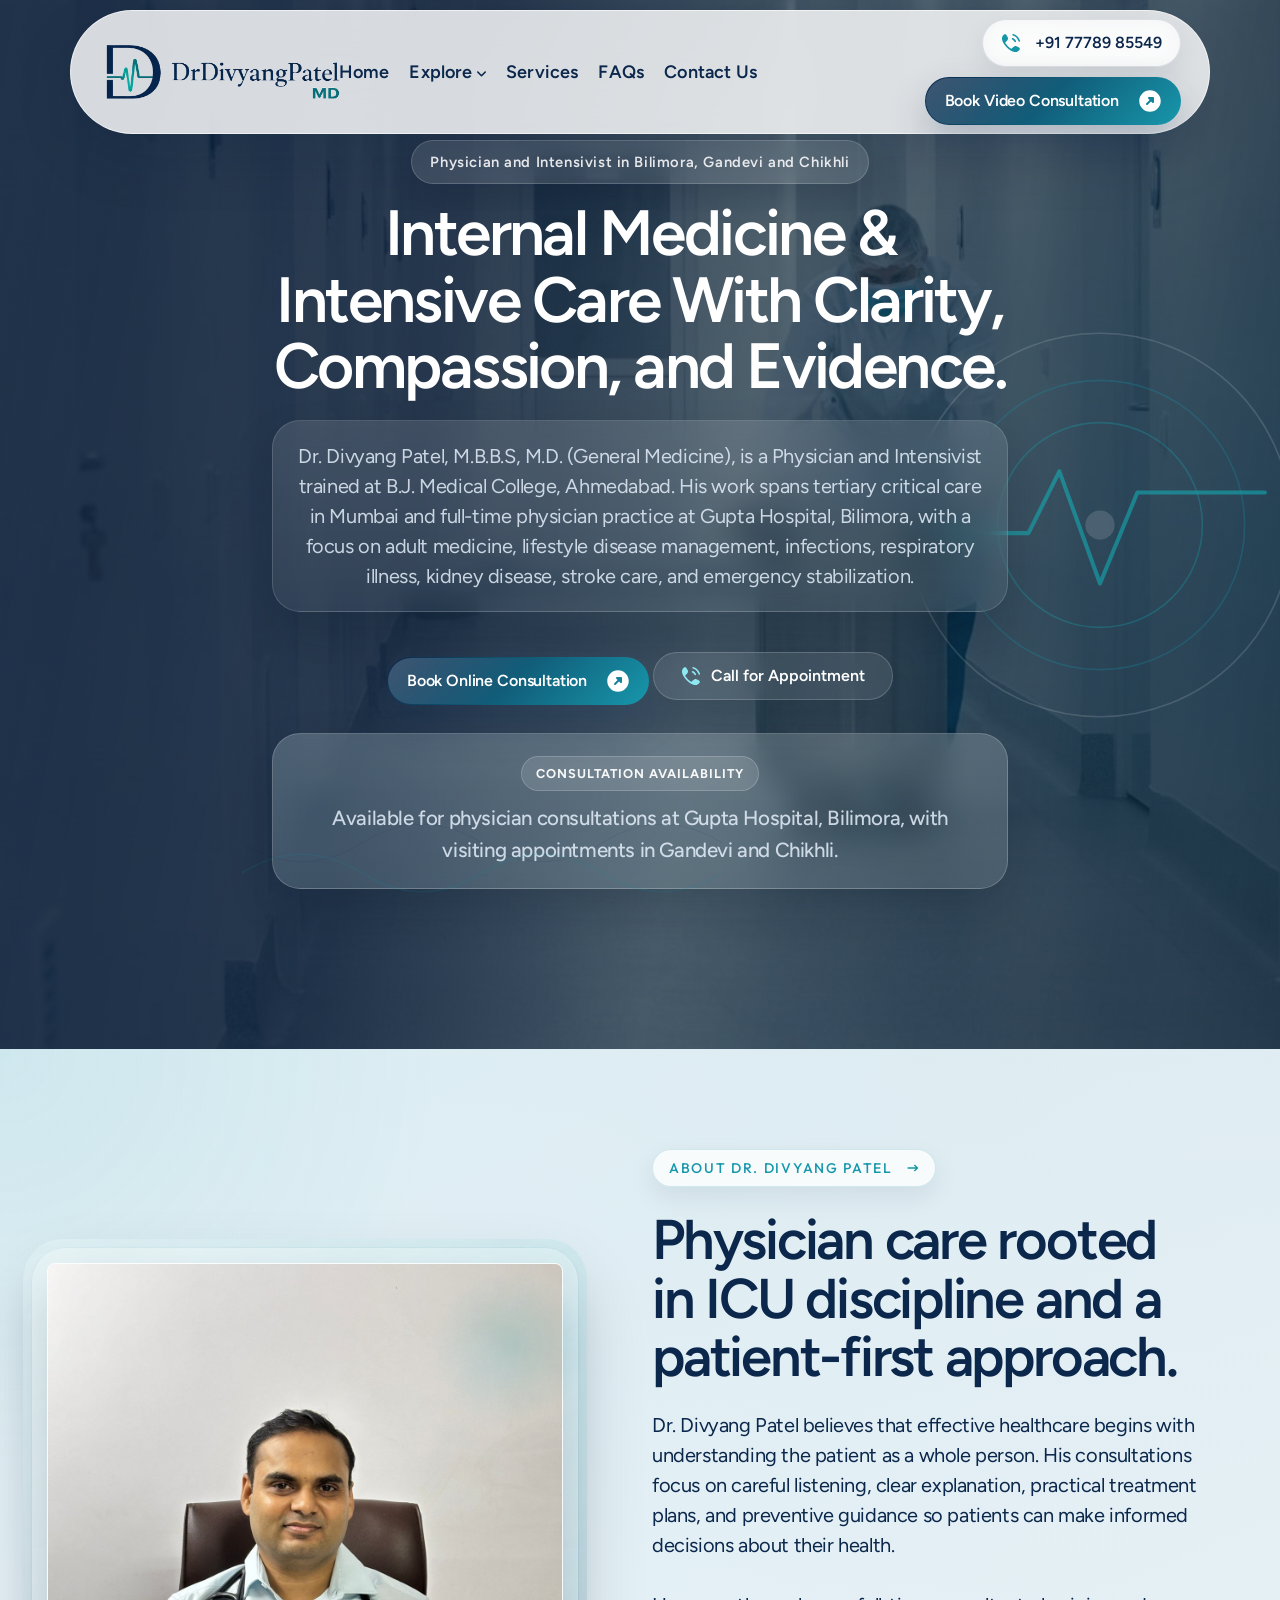
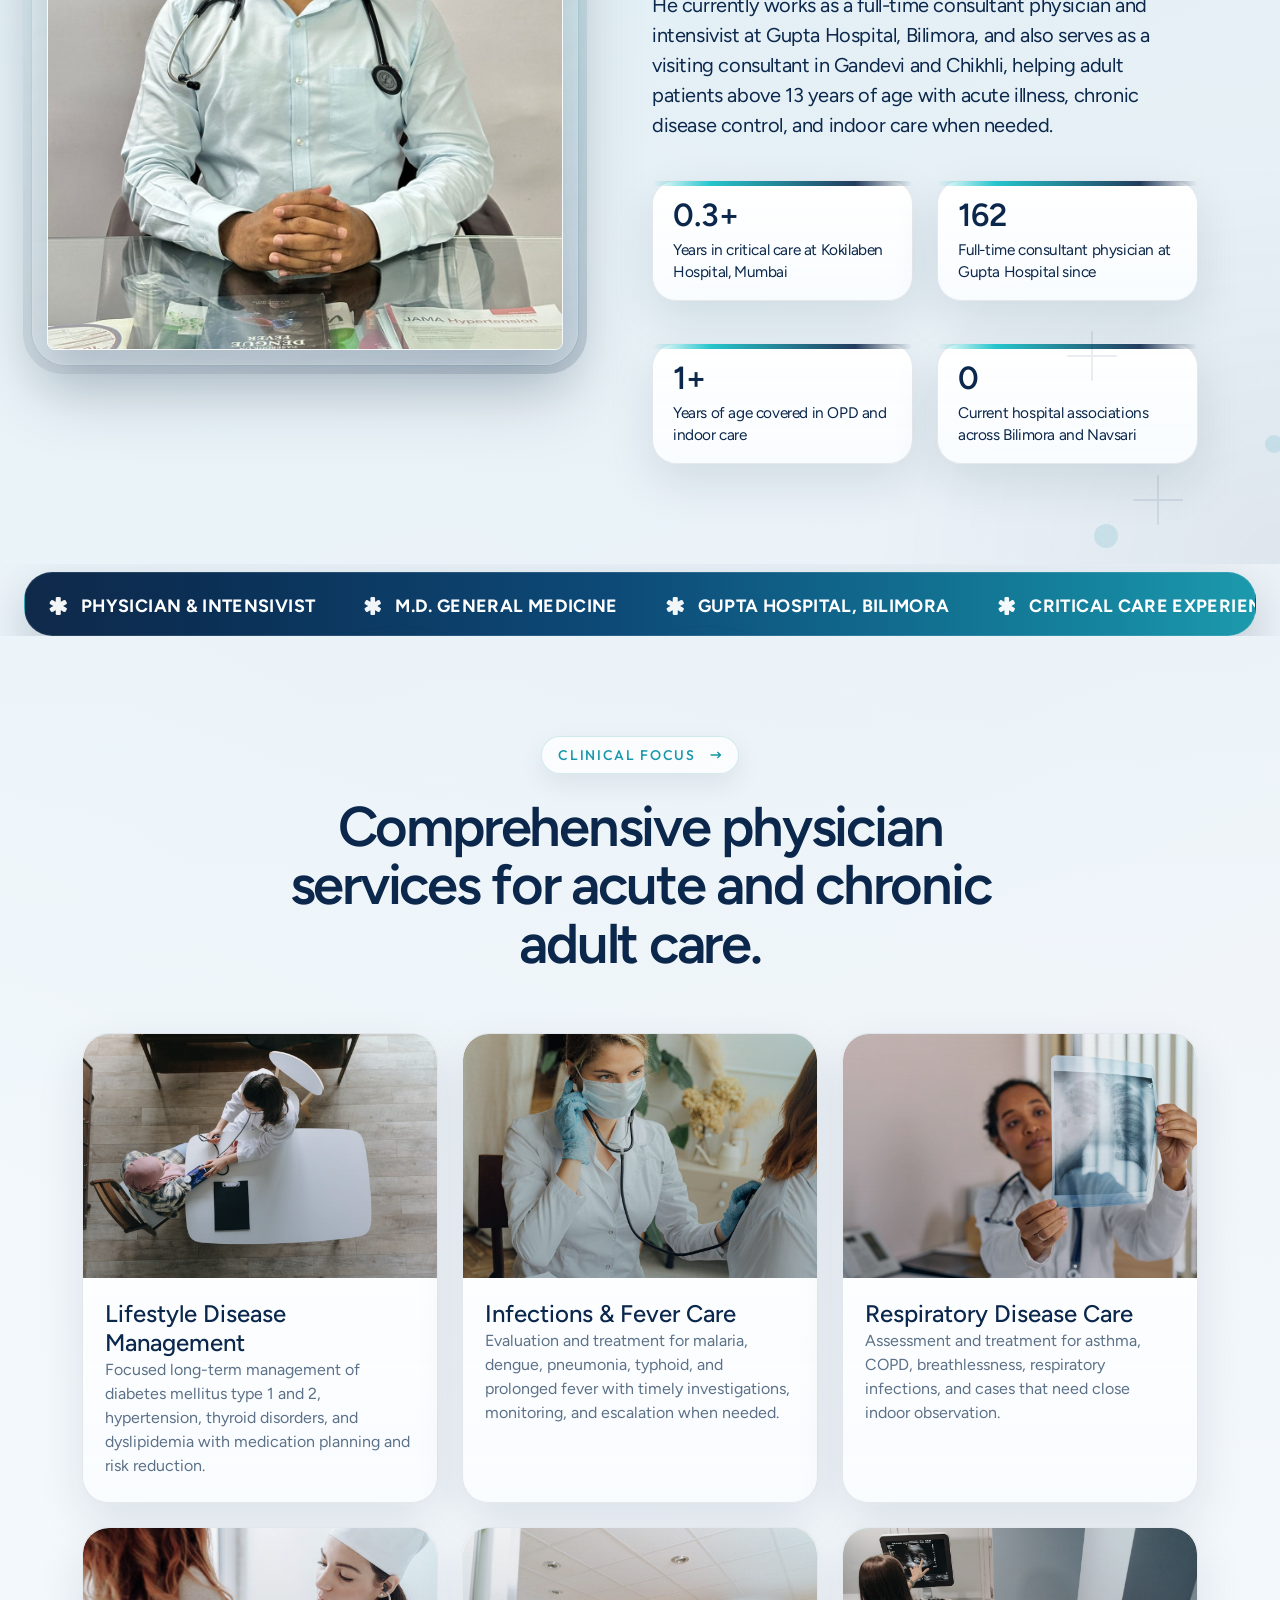
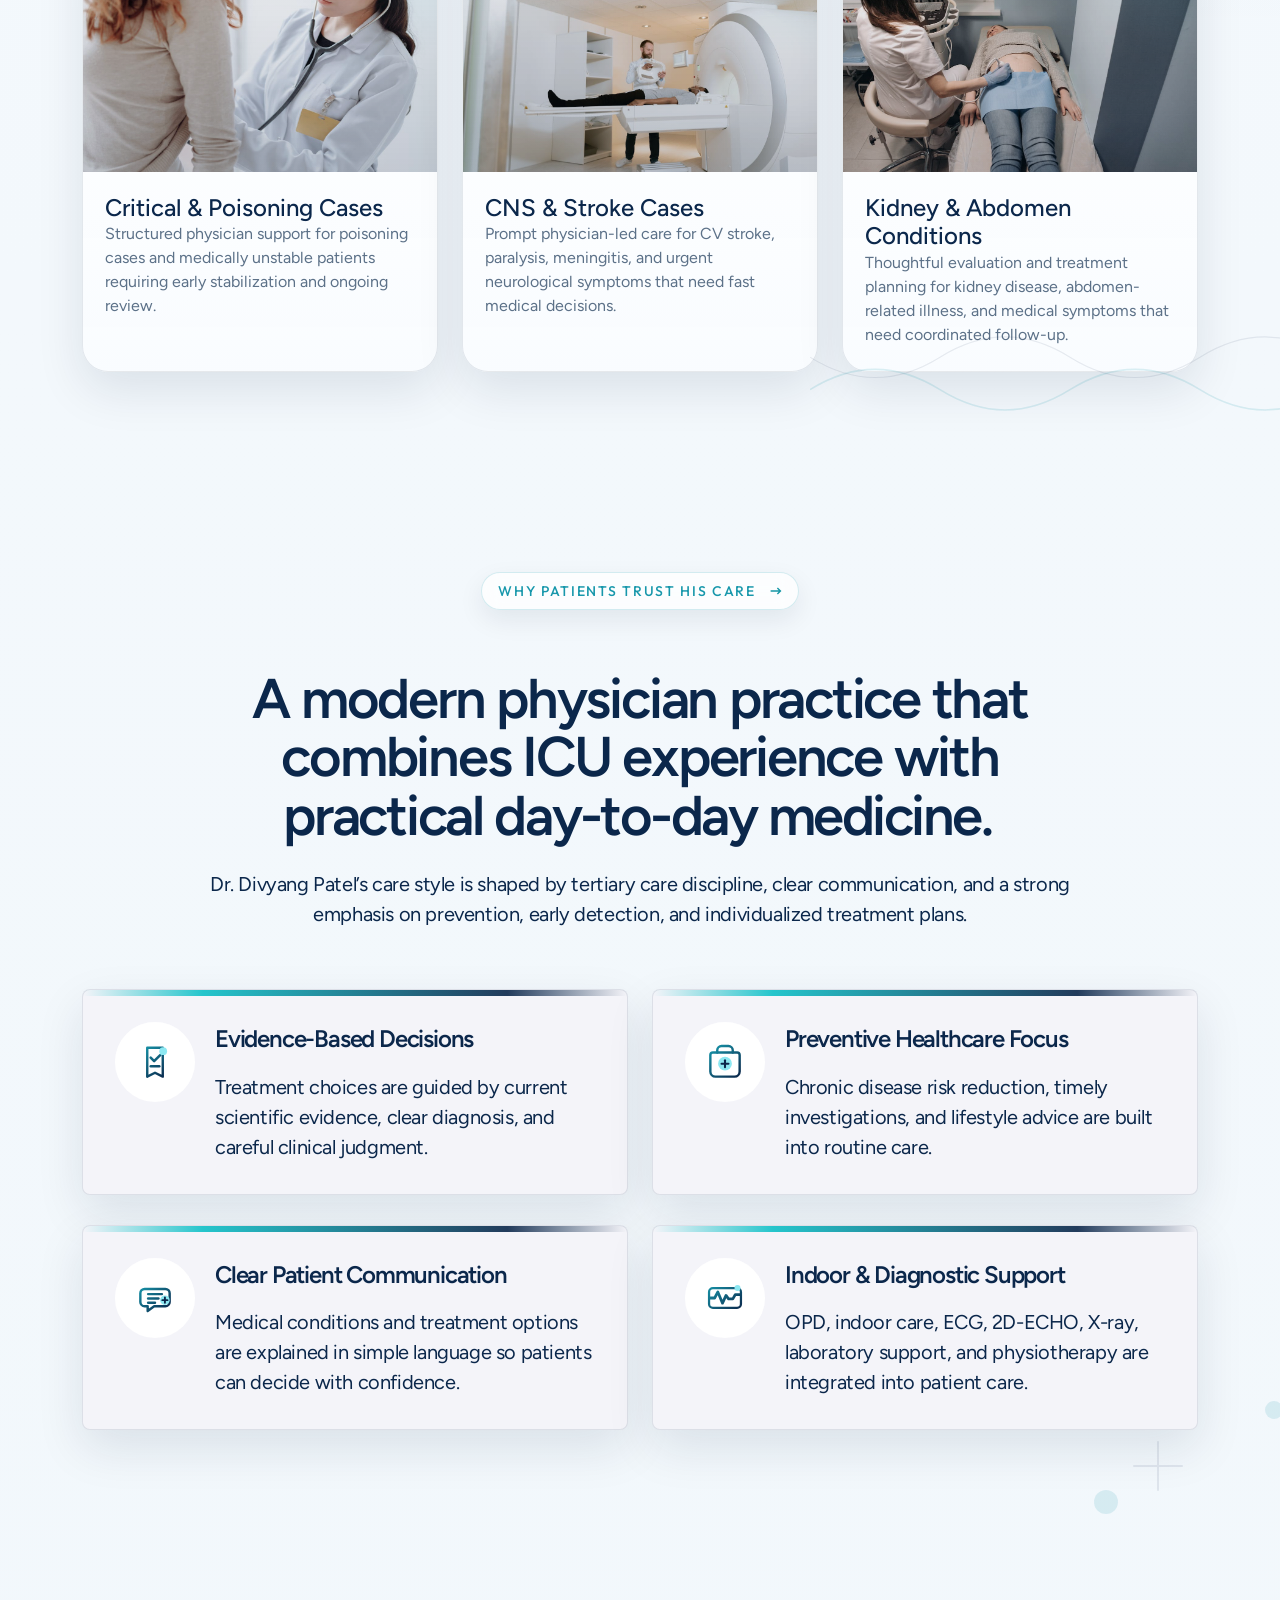
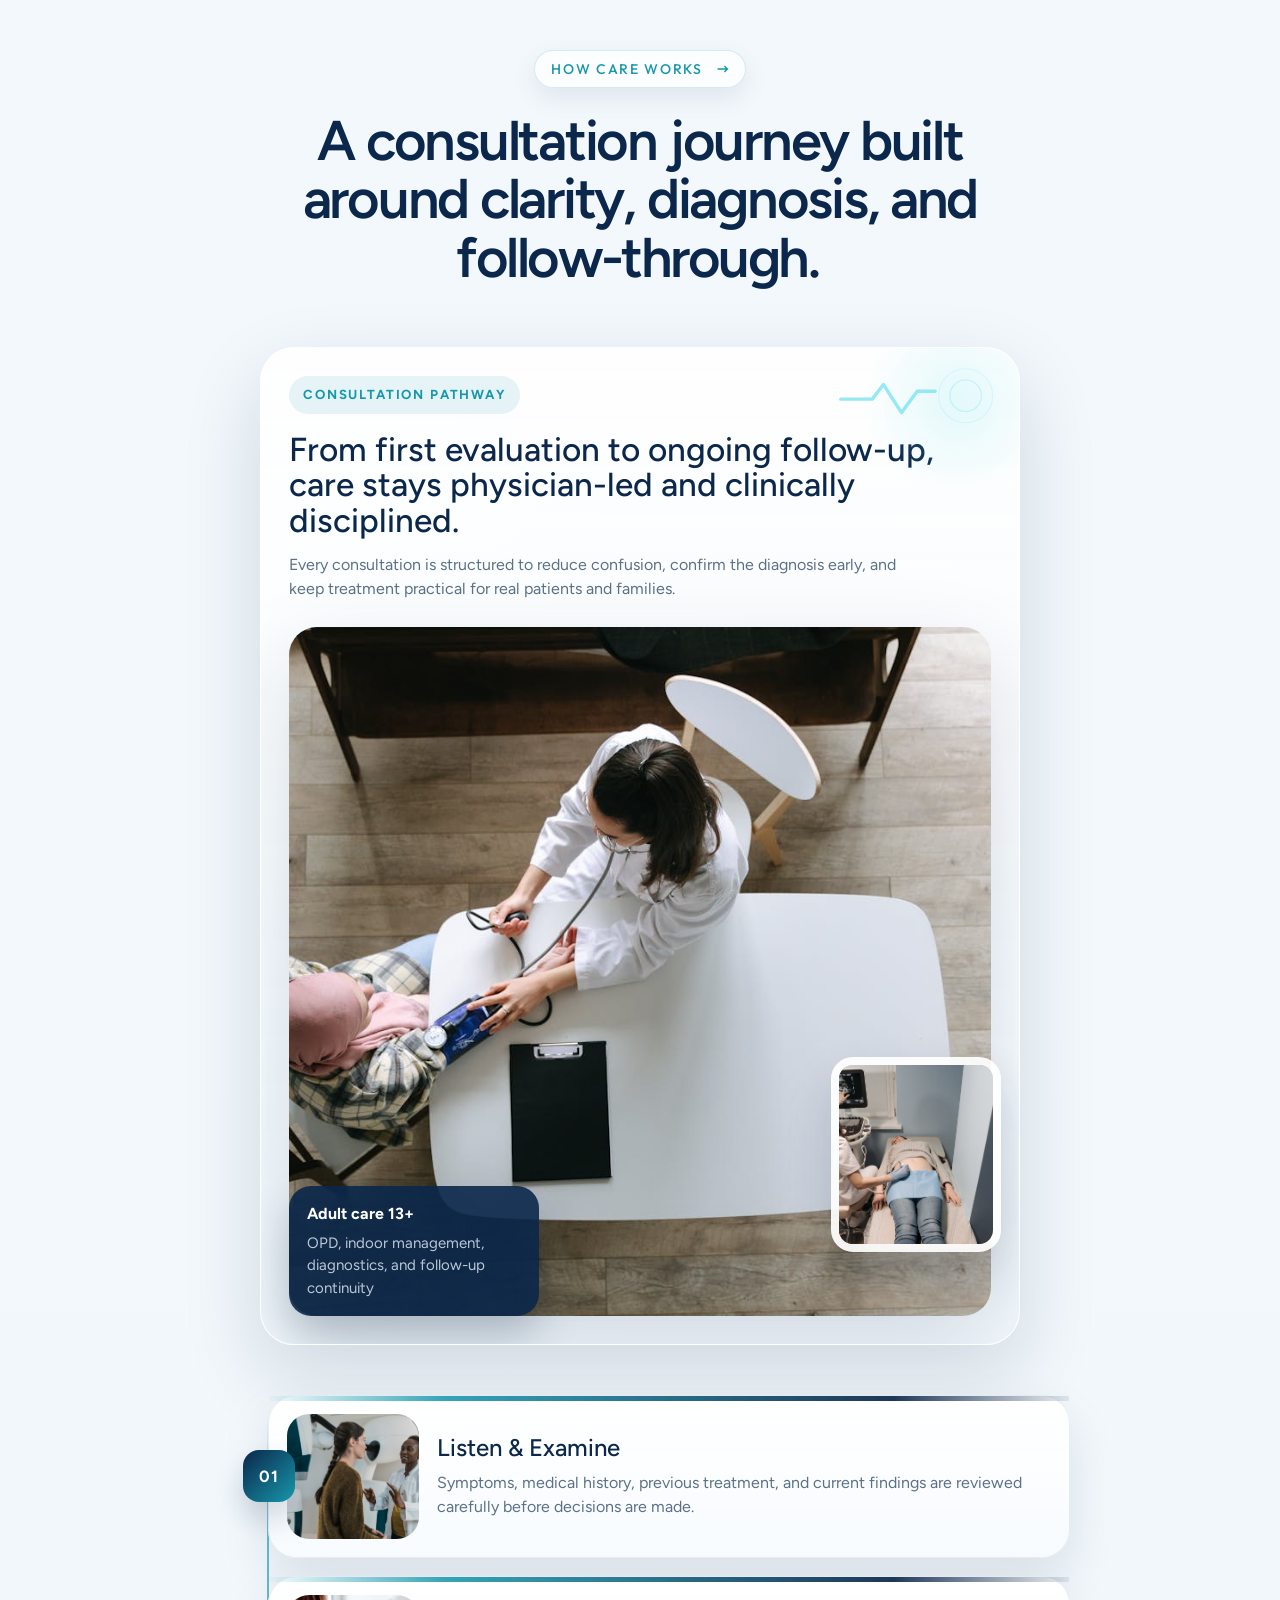
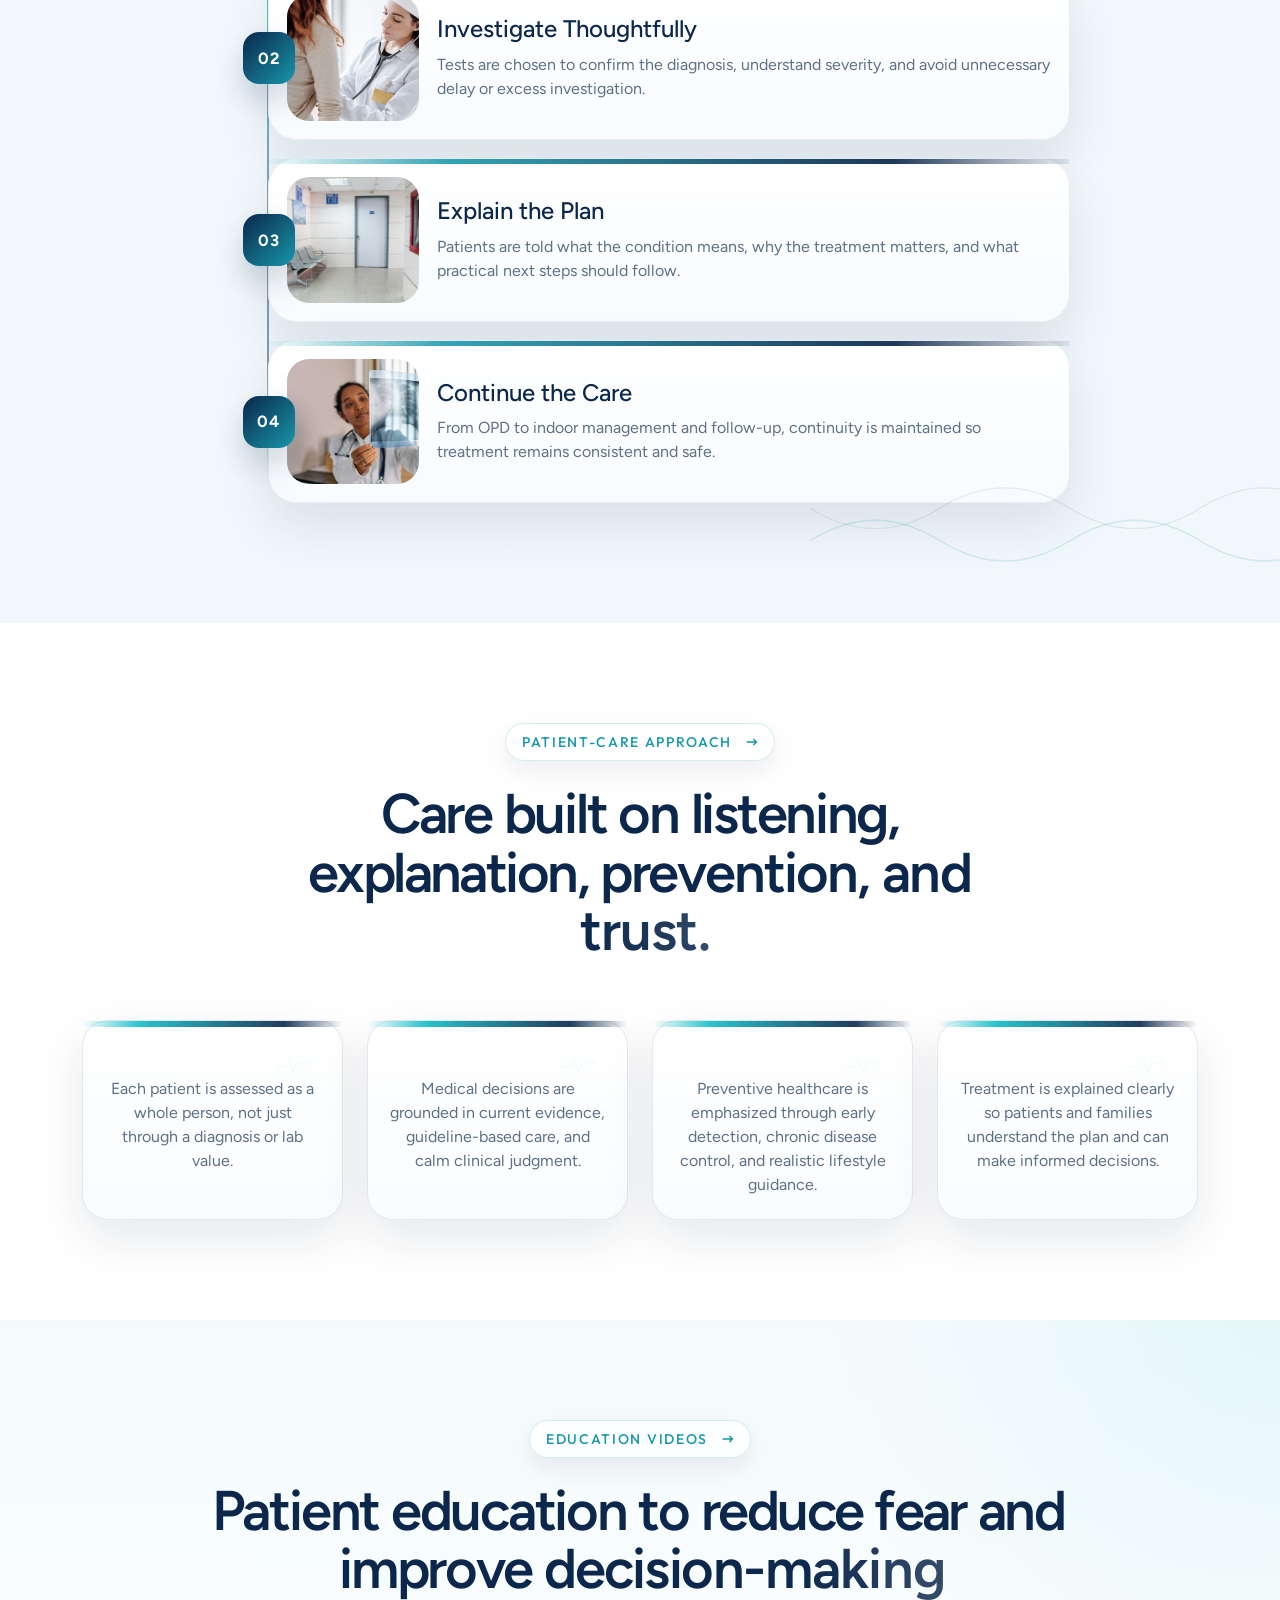
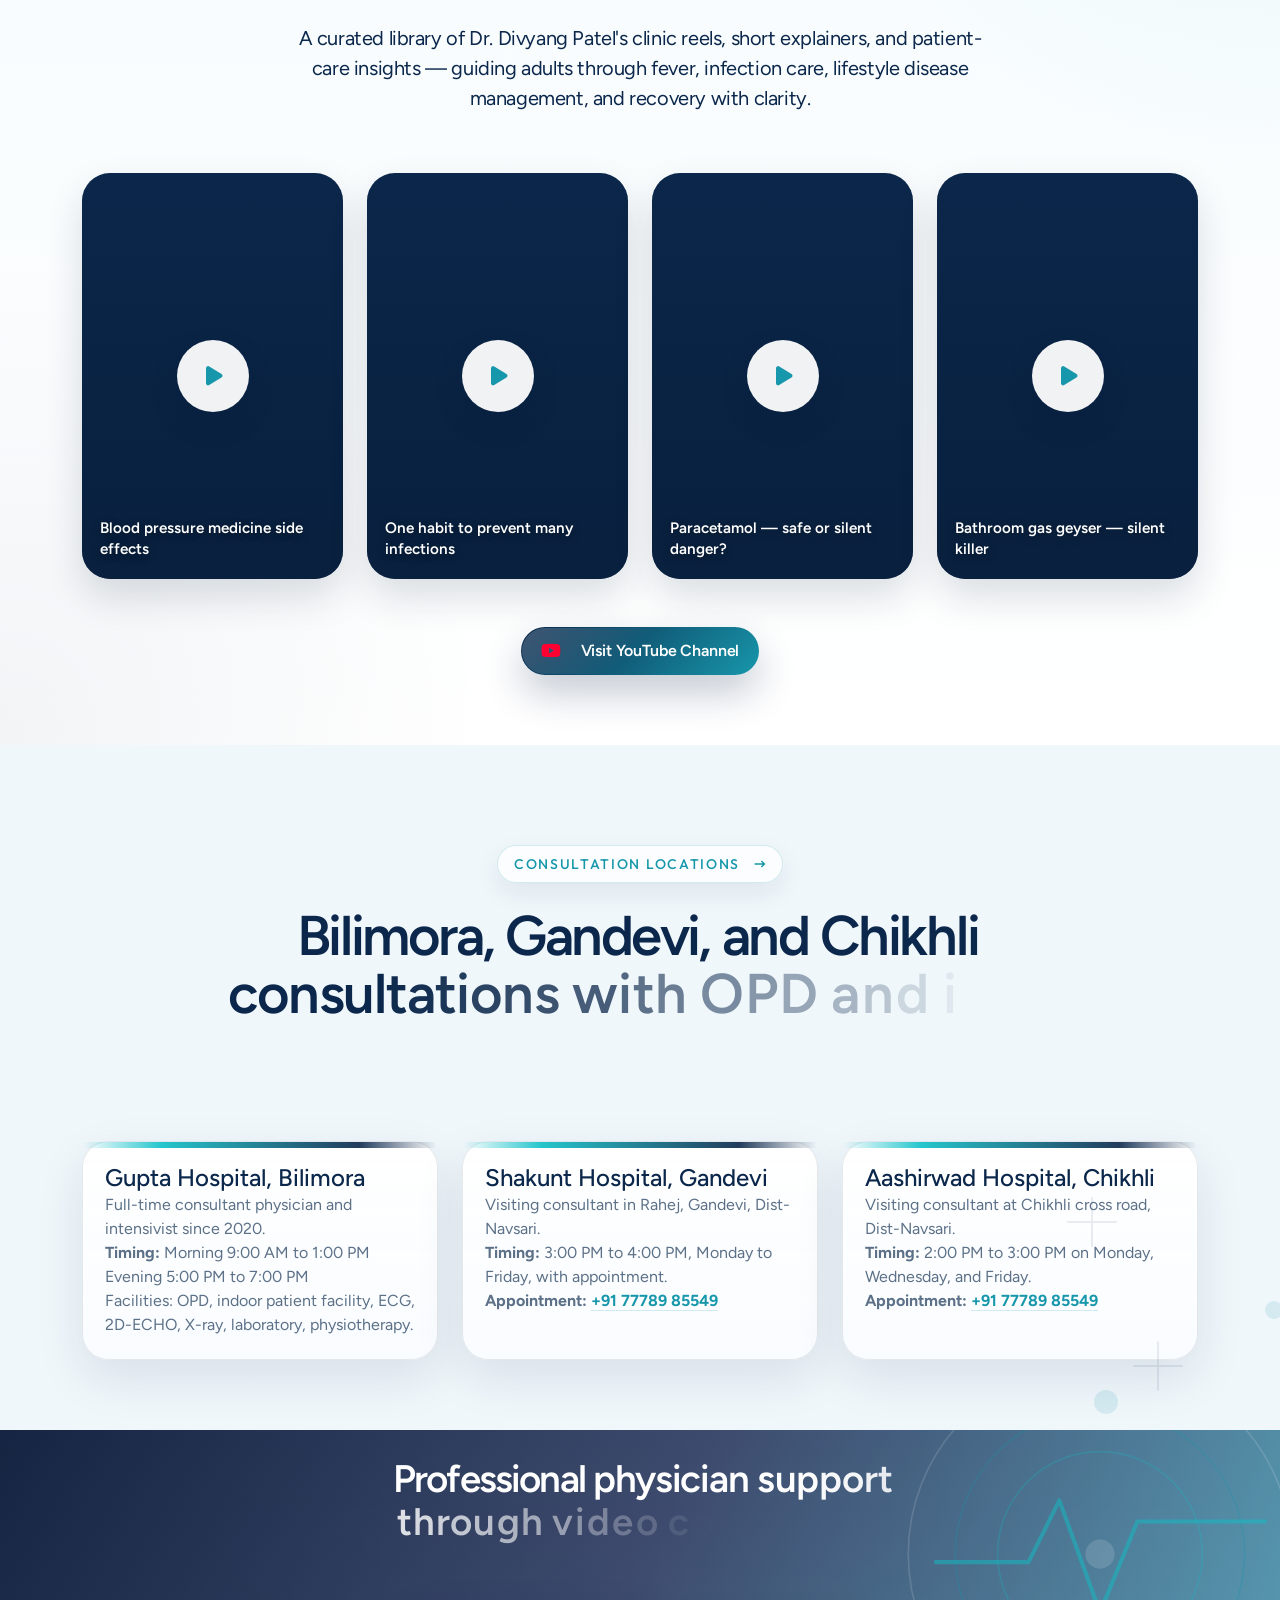
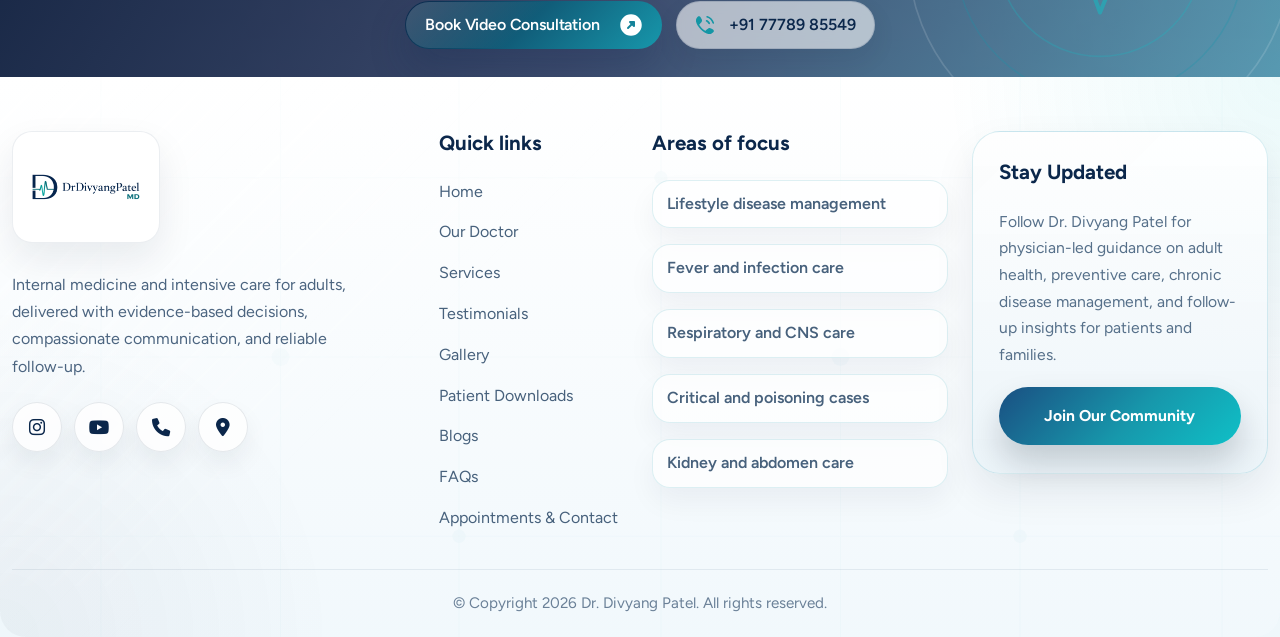
==== commit a5388808: "commit" ====
--- a/index.html
+++ b/index.html
@@ -85,6 +85,7 @@
             <li><a href="testimonial.html">Testimonials</a></li>
             <li><a href="Gallery.html">Gallery</a></li>
             <li><a href="https://drdivyangpatelmd.exlyapp.com/blog">Blogs</a></li>
+            <li><a href="downloads.html">Patient Downloads</a></li>
         </ul>
     </li>
     <li class="has-dropdown">
@@ -103,7 +104,7 @@
               <div class="col-lg-5 col-md-6 col-6">
                 <div class="vl-hero-btn d-none d-lg-block text-end">
                   <div class="btn-area1">
-                    <a href="tel:+919099268424" class="phone"><svg xmlns="http://www.w3.org/2000/svg" width="20" height="20" viewBox="0 0 20 20" fill="none">
+                    <a href="tel:+917778985549" class="phone"><svg xmlns="http://www.w3.org/2000/svg" width="20" height="20" viewBox="0 0 20 20" fill="none">
                         <g clip-path="url(#clip0_5825_4343)">
 <path d="M4.32688 1.17598C4.79912 1.27359 5.1752 1.59087 5.40887 2.01006L6.15321 3.34544C6.42738 3.83727 6.65811 4.25117 6.80878 4.61098C6.96862 4.99266 7.06355 5.36904 7.02016 5.78518C6.97676 6.20131 6.80622 6.55001 6.57107 6.8905C6.3494 7.21148 6.03823 7.56888 5.66848 7.99356L4.57431 9.25038C4.37824 9.47563 4.2802 9.58821 4.27124 9.72896C4.26228 9.86971 4.34263 9.98996 4.50333 10.2304C5.87299 12.2796 7.71894 14.1262 9.76983 15.497C10.0103 15.6577 10.1305 15.738 10.2712 15.7291C10.412 15.7201 10.5247 15.6221 10.7498 15.426L12.0067 14.3318C12.4314 13.962 12.7888 13.6509 13.1098 13.4292C13.4502 13.194 13.799 13.0235 14.2151 12.9801C14.6312 12.9367 15.0077 13.0317 15.3893 13.1915C15.7491 13.3422 16.163 13.5729 16.6547 13.847L17.9902 14.5915C18.4094 14.8251 18.7267 15.2012 18.8243 15.6734C18.9229 16.1505 18.7775 16.6302 18.4562 17.0244C17.2904 18.4547 15.4227 19.3654 13.4633 18.9701C12.259 18.7272 11.0707 18.3225 9.63342 17.4982C6.74558 15.842 4.15636 13.2514 2.50212 10.367C1.67786 8.92963 1.2731 7.74134 1.03015 6.53696C0.634898 4.5776 1.54559 2.70987 2.9759 1.54412C3.37009 1.22284 3.84971 1.07736 4.32688 1.17598Z" fill="#1496a5"/>
 <path fill-rule="evenodd" clip-rule="evenodd" d="M11.3062 1.54C11.4337 1.0978 11.8957 0.842779 12.3379 0.970388C15.5607 1.90041 18.099 4.43862 19.0292 7.66132C19.1567 8.1035 18.9017 8.56545 18.4596 8.69304C18.0174 8.8207 17.5554 8.5657 17.4278 8.1235C16.6565 5.45101 14.5483 3.34295 11.8757 2.57171C11.4336 2.4441 11.1786 1.98219 11.3062 1.54ZM10.7947 5.47187C10.9747 5.04825 11.4639 4.85066 11.8876 5.03055C13.2723 5.6186 14.381 6.72725 14.969 8.11199C15.1489 8.53562 14.9513 9.02487 14.5277 9.20479C14.1041 9.38462 13.6148 9.18704 13.4349 8.76345C13.0157 7.77614 12.2234 6.9839 11.2361 6.56463C10.8125 6.38474 10.6149 5.8955 10.7947 5.47187Z" fill="#1496a5"/>
@@ -113,7 +114,7 @@
   <rect width="20" height="20" fill="white"/>
 </clipPath>
                         </defs>
-                      </svg> +91 90992 68424</a>
+                      </svg> +91 77789 85549</a>
                     <a href="https://drdivyangpatelmd.exlyapp.com/cb578edf-0916-4bcf-a2c8-b572f93a51ea" class="vl-btn4">Book Video Consultation<span><svg xmlns="http://www.w3.org/2000/svg" width="22" height="22" viewBox="0 0 22 22" fill="none">
                         <path fill-rule="evenodd" clip-rule="evenodd" d="M11 0.25C5.06294 0.25 0.25 5.06294 0.25 11C0.25 16.9371 5.06294 21.75 11 21.75C16.9371 21.75 21.75 16.9371 21.75 11C21.75 5.06294 16.9371 0.25 11 0.25ZM10 7C9.5955 7 9.2309 7.24364 9.0761 7.61732C8.92134 7.99099 9.0069 8.42111 9.2929 8.70711L10.5858 10L7.29289 13.2929C6.90237 13.6834 6.90237 14.3166 7.29289 14.7071C7.68342 15.0976 8.31658 15.0976 8.70711 14.7071L12 11.4142L13.2929 12.7071C13.5789 12.9931 14.009 13.0787 14.3827 12.9239C14.7564 12.7691 15 12.4045 15 12V8C15 7.44772 14.5523 7 14 7H10Z" fill="white"/>
                       </svg></span></a>
@@ -151,7 +152,7 @@
         <div class="vl-offcanvas-info">
             <div class="space20"></div>
             <span><a href="https://www.instagram.com/dr_divyangpatel_md?igsh=MXVoZnNqd2wxZHJ1Zg%3D%3D&utm_source=qr"> <i class="fa-regular fa-envelope"></i>@dr_divyangpatel_md</a></span>
-            <span><a href="tel:+919099268424"><i class="fa-solid fa-phone"></i>+91 90992 68424</a></span>
+            <span><a href="tel:+917778985549"><i class="fa-solid fa-phone"></i>+91 77789 85549</a></span>
             <span><a href="https://www.google.com/maps?q=Gupta+Hospital+Station+Road+Bilimora+Navsari+Gujarat"><i class="fa-solid fa-location-dot"></i> 
               Gupta Hospital
               <br>
@@ -192,7 +193,7 @@
                 <div class="hero-header heading4">
                     <img src="assets/img/elements/elements12.png" alt="" class="elements12 keyframe5">
                     <div class="dr-hero-kicker" data-aos="fade-down" data-aos-duration="750">
-                        Physician and Intensivist in Bilimora, Navsari
+                        Physician and Intensivist in Bilimora, Gandevi and Chikhli
                     </div>
                     <div class="space16"></div>
                     <h1 class="text-anime-style-3">
@@ -205,7 +206,7 @@
                     <div class="space40"></div>
                     <div class="btn-area1 dr-hero-actions" data-aos="fade-left" data-aos-duration="1000">
                         <a href="https://drdivyangpatelmd.exlyapp.com/cb578edf-0916-4bcf-a2c8-b572f93a51ea" class="vl-btn4 dr-hero-primary">Book Online Consultation<span><svg xmlns="http://www.w3.org/2000/svg" width="22" height="22" viewBox="0 0 22 22" fill="none"><path fill-rule="evenodd" clip-rule="evenodd" d="M11 0.25C5.06294 0.25 0.25 5.06294 0.25 11C0.25 16.9371 5.06294 21.75 11 21.75C16.9371 21.75 21.75 16.9371 21.75 11C21.75 5.06294 16.9371 0.25 11 0.25ZM10 7C9.5955 7 9.2309 7.24364 9.0761 7.61732C8.92134 7.99099 9.0069 8.42111 9.2929 8.70711L10.5858 10L7.29289 13.2929C6.90237 13.6834 6.90237 14.3166 7.29289 14.7071C7.68342 15.0976 8.31658 15.0976 8.70711 14.7071L12 11.4142L13.2929 12.7071C13.5789 12.9931 14.009 13.0787 14.3827 12.9239C14.7564 12.7691 15 12.4045 15 12V8C15 7.44772 14.5523 7 14 7H10Z" fill="white"/></svg></span></a>
-                        <a href="tel:+919099268424" class="phone dr-hero-secondary"><svg xmlns="http://www.w3.org/2000/svg" width="20" height="20" viewBox="0 0 20 20" fill="none"><g clip-path="url(#clip0_hero_phone)"><path d="M4.32688 1.17598C4.79912 1.27359 5.1752 1.59087 5.40887 2.01006L6.15321 3.34544C6.42738 3.83727 6.65811 4.25117 6.80878 4.61098C6.96862 4.99266 7.06355 5.36904 7.02016 5.78518C6.97676 6.20131 6.80622 6.55001 6.57107 6.8905C6.3494 7.21148 6.03823 7.56888 5.66848 7.99356L4.57431 9.25038C4.37824 9.47563 4.2802 9.58821 4.27124 9.72896C4.26228 9.86971 4.34263 9.98996 4.50333 10.2304C5.87299 12.2796 7.71894 14.1262 9.76983 15.497C10.0103 15.6577 10.1305 15.738 10.2712 15.7291C10.412 15.7201 10.5247 15.6221 10.7498 15.426L12.0067 14.3318C12.4314 13.962 12.7888 13.6509 13.1098 13.4292C13.4502 13.194 13.799 13.0235 14.2151 12.9801C14.6312 12.9367 15.0077 13.0317 15.3893 13.1915C15.7491 13.3422 16.163 13.5729 16.6547 13.847L17.9902 14.5915C18.4094 14.8251 18.7267 15.2012 18.8243 15.6734C18.9229 16.1505 18.7775 16.6302 18.4562 17.0244C17.2904 18.4547 15.4227 19.3654 13.4633 18.9701C12.259 18.7272 11.0707 18.3225 9.63342 17.4982C6.74558 15.842 4.15636 13.2514 2.50212 10.367C1.67786 8.92963 1.2731 7.74134 1.03015 6.53696C0.634898 4.5776 1.54559 2.70987 2.9759 1.54412C3.37009 1.22284 3.84971 1.07736 4.32688 1.17598Z" fill="#8de8f2"/><path fill-rule="evenodd" clip-rule="evenodd" d="M11.3062 1.54C11.4337 1.0978 11.8957 0.842779 12.3379 0.970388C15.5607 1.90041 18.099 4.43862 19.0292 7.66132C19.1567 8.1035 18.9017 8.56545 18.4596 8.69304C18.0174 8.8207 17.5554 8.5657 17.4278 8.1235C16.6565 5.45101 14.5483 3.34295 11.8757 2.57171C11.4336 2.4441 11.1786 1.98219 11.3062 1.54ZM10.7947 5.47187C10.9747 5.04825 11.4639 4.85066 11.8876 5.03055C13.2723 5.6186 14.381 6.72725 14.969 8.11199C15.1489 8.53562 14.9513 9.02487 14.5277 9.20479C14.1041 9.38462 13.6148 9.18704 13.4349 8.76345C13.0157 7.77614 12.2234 6.9839 11.2361 6.56463C10.8125 6.38474 10.6149 5.8955 10.7947 5.47187Z" fill="#8de8f2"/></g><defs><clipPath id="clip0_hero_phone"><rect width="20" height="20" fill="white"/></clipPath></defs></svg>Call for Appointment</a>
+                        <a href="tel:+917778985549" class="phone dr-hero-secondary"><svg xmlns="http://www.w3.org/2000/svg" width="20" height="20" viewBox="0 0 20 20" fill="none"><g clip-path="url(#clip0_hero_phone)"><path d="M4.32688 1.17598C4.79912 1.27359 5.1752 1.59087 5.40887 2.01006L6.15321 3.34544C6.42738 3.83727 6.65811 4.25117 6.80878 4.61098C6.96862 4.99266 7.06355 5.36904 7.02016 5.78518C6.97676 6.20131 6.80622 6.55001 6.57107 6.8905C6.3494 7.21148 6.03823 7.56888 5.66848 7.99356L4.57431 9.25038C4.37824 9.47563 4.2802 9.58821 4.27124 9.72896C4.26228 9.86971 4.34263 9.98996 4.50333 10.2304C5.87299 12.2796 7.71894 14.1262 9.76983 15.497C10.0103 15.6577 10.1305 15.738 10.2712 15.7291C10.412 15.7201 10.5247 15.6221 10.7498 15.426L12.0067 14.3318C12.4314 13.962 12.7888 13.6509 13.1098 13.4292C13.4502 13.194 13.799 13.0235 14.2151 12.9801C14.6312 12.9367 15.0077 13.0317 15.3893 13.1915C15.7491 13.3422 16.163 13.5729 16.6547 13.847L17.9902 14.5915C18.4094 14.8251 18.7267 15.2012 18.8243 15.6734C18.9229 16.1505 18.7775 16.6302 18.4562 17.0244C17.2904 18.4547 15.4227 19.3654 13.4633 18.9701C12.259 18.7272 11.0707 18.3225 9.63342 17.4982C6.74558 15.842 4.15636 13.2514 2.50212 10.367C1.67786 8.92963 1.2731 7.74134 1.03015 6.53696C0.634898 4.5776 1.54559 2.70987 2.9759 1.54412C3.37009 1.22284 3.84971 1.07736 4.32688 1.17598Z" fill="#8de8f2"/><path fill-rule="evenodd" clip-rule="evenodd" d="M11.3062 1.54C11.4337 1.0978 11.8957 0.842779 12.3379 0.970388C15.5607 1.90041 18.099 4.43862 19.0292 7.66132C19.1567 8.1035 18.9017 8.56545 18.4596 8.69304C18.0174 8.8207 17.5554 8.5657 17.4278 8.1235C16.6565 5.45101 14.5483 3.34295 11.8757 2.57171C11.4336 2.4441 11.1786 1.98219 11.3062 1.54ZM10.7947 5.47187C10.9747 5.04825 11.4639 4.85066 11.8876 5.03055C13.2723 5.6186 14.381 6.72725 14.969 8.11199C15.1489 8.53562 14.9513 9.02487 14.5277 9.20479C14.1041 9.38462 13.6148 9.18704 13.4349 8.76345C13.0157 7.77614 12.2234 6.9839 11.2361 6.56463C10.8125 6.38474 10.6149 5.8955 10.7947 5.47187Z" fill="#8de8f2"/></g><defs><clipPath id="clip0_hero_phone"><rect width="20" height="20" fill="white"/></clipPath></defs></svg>Call for Appointment</a>
                     </div>
                     <div class="dr-hero-note">
                         <span class="dr-hero-note-label">Consultation Availability</span>
@@ -432,13 +433,50 @@
   </div>
 </div>
 
+<!--===== EDUCATION VIDEOS AREA STARTS =======-->
+<div class="dr-video-section-area sp2">
+  <div class="container">
+    <div class="row"><div class="col-lg-10 m-auto"><div class="heading4 text-center space-margin60"><h5 class="vl-section-subtitle">Education Videos <svg xmlns="http://www.w3.org/2000/svg" width="13" height="8" viewBox="0 0 13 8" fill="none"><path d="M0.667969 4.00033H11.049M8.00137 7.33366L11.3346 4.00033L8.0013 0.666992" stroke="#1496a5" stroke-width="1.5"/></svg></h5><div class="space24"></div><h2 class="vl-section-title text-anime-style-3">Patient education to reduce fear and improve decision-making</h2><div class="space24"></div><p class="dr-video-section-lead">A curated library of Dr. Divyang Patel's clinic reels, short explainers, and patient-care insights — guiding adults through fever, infection care, lifestyle disease management, and recovery with clarity.</p></div></div></div>
+    <div class="row g-4 dr-video-grid">
+      <div class="col-lg-3 col-md-6">
+        <a href="https://www.youtube.com/watch?v=Y07LTXeRGzY" class="dr-video-card popup-youtube" style="background-image: url('https://img.youtube.com/vi/Y07LTXeRGzY/maxresdefault.jpg');" aria-label="Play: Blood pressure medicine side effects">
+          <span class="dr-video-play" aria-hidden="true"><i class="fa-solid fa-play"></i></span>
+          <span class="dr-video-caption">Blood pressure medicine side effects</span>
+        </a>
+      </div>
+      <div class="col-lg-3 col-md-6">
+        <a href="https://www.youtube.com/watch?v=QMqaw-RCkXA" class="dr-video-card popup-youtube" style="background-image: url('https://img.youtube.com/vi/QMqaw-RCkXA/maxresdefault.jpg');" aria-label="Play: One simple habit can save you from many infections">
+          <span class="dr-video-play" aria-hidden="true"><i class="fa-solid fa-play"></i></span>
+          <span class="dr-video-caption">One habit to prevent many infections</span>
+        </a>
+      </div>
+      <div class="col-lg-3 col-md-6">
+        <a href="https://www.youtube.com/watch?v=qqEwCN4nDL4" class="dr-video-card popup-youtube" style="background-image: url('https://img.youtube.com/vi/qqEwCN4nDL4/maxresdefault.jpg');" aria-label="Play: Paracetamol — Safe or Silent Danger?">
+          <span class="dr-video-play" aria-hidden="true"><i class="fa-solid fa-play"></i></span>
+          <span class="dr-video-caption">Paracetamol — safe or silent danger?</span>
+        </a>
+      </div>
+      <div class="col-lg-3 col-md-6">
+        <a href="https://www.youtube.com/watch?v=FouOV63RUoc" class="dr-video-card popup-youtube" style="background-image: url('https://img.youtube.com/vi/FouOV63RUoc/maxresdefault.jpg');" aria-label="Play: Bathroom gas geyser silent danger">
+          <span class="dr-video-play" aria-hidden="true"><i class="fa-solid fa-play"></i></span>
+          <span class="dr-video-caption">Bathroom gas geyser — silent killer</span>
+        </a>
+      </div>
+    </div>
+    <div class="dr-video-cta-row">
+      <a href="https://www.youtube.com/@dr.divyangpatel02" target="_blank" rel="noopener" class="vl-btn4 dr-video-channel-btn"><i class="fa-brands fa-youtube"></i>Visit YouTube Channel</a>
+    </div>
+  </div>
+</div>
+<!--===== EDUCATION VIDEOS AREA ENDS =======-->
+
 <div class="service-benefites-section-area sp2">
   <div class="container">
     <div class="row"><div class="col-lg-10 m-auto"><div class="heading4 text-center space-margin60"><h5 class="vl-section-subtitle">Consultation Locations<svg xmlns="http://www.w3.org/2000/svg" width="13" height="8" viewBox="0 0 13 8" fill="none"><path d="M0.667969 4.00033H11.049M8.00137 7.33366L11.3346 4.00033L8.0013 0.666992" stroke="#1496a5" stroke-width="1.5"/></svg></h5><div class="space24"></div><h2 class="vl-section-title text-anime-style-3">Bilimora, Gandevi, and Chikhli consultations with OPD and indoor support.</h2></div></div></div>
     <div class="row g-4">
       <div class="col-lg-4 col-md-6"><div class="location-card"><h4>Gupta Hospital, Bilimora</h4><p>Full-time consultant physician and intensivist since 2020.</p><p><strong>Timing:</strong> Morning 9:00 AM to 1:00 PM<br>Evening 5:00 PM to 7:00 PM</p><p class="quote-note">Facilities: OPD, indoor patient facility, ECG, 2D-ECHO, X-ray, laboratory, physiotherapy.</p></div></div>
-      <div class="col-lg-4 col-md-6"><div class="location-card"><h4>Shakunt Hospital, Gandevi</h4><p>Visiting consultant in Rahej, Gandevi, Dist-Navsari.</p><p><strong>Timing:</strong> 3:00 PM to 4:00 PM, Monday to Friday, with appointment.</p><p><strong>Appointment:</strong> <a href="tel:+919099268424">+91 90992 68424</a></p></div></div>
-      <div class="col-lg-4 col-md-6"><div class="location-card"><h4>Aashirwad Hospital, Chikhli</h4><p>Visiting consultant at Chikhli cross road, Dist-Navsari.</p><p><strong>Timing:</strong> 2:00 PM to 3:00 PM on Monday, Wednesday, and Friday.</p><p><strong>Appointment:</strong> <a href="tel:+918181811662">+91 81818 11662</a></p></div></div>
+      <div class="col-lg-4 col-md-6"><div class="location-card"><h4>Shakunt Hospital, Gandevi</h4><p>Visiting consultant in Rahej, Gandevi, Dist-Navsari.</p><p><strong>Timing:</strong> 3:00 PM to 4:00 PM, Monday to Friday, with appointment.</p><p><strong>Appointment:</strong> <a href="tel:+917778985549">+91 77789 85549</a></p></div></div>
+      <div class="col-lg-4 col-md-6"><div class="location-card"><h4>Aashirwad Hospital, Chikhli</h4><p>Visiting consultant at Chikhli cross road, Dist-Navsari.</p><p><strong>Timing:</strong> 2:00 PM to 3:00 PM on Monday, Wednesday, and Friday.</p><p><strong>Appointment:</strong> <a href="tel:+917778985549">+91 77789 85549</a></p></div></div>
     </div>
   </div>
 </div>
@@ -454,7 +492,7 @@
             <a href="https://drdivyangpatelmd.exlyapp.com/cb578edf-0916-4bcf-a2c8-b572f93a51ea" class="vl-btn4">Book Video Consultation <span><svg xmlns="http://www.w3.org/2000/svg" width="22" height="22" viewBox="0 0 22 22" fill="none">
                 <path fill-rule="evenodd" clip-rule="evenodd" d="M11 0.25C5.06294 0.25 0.25 5.06294 0.25 11C0.25 16.9371 5.06294 21.75 11 21.75C16.9371 21.75 21.75 16.9371 21.75 11C21.75 5.06294 16.9371 0.25 11 0.25ZM10 7C9.5955 7 9.2309 7.24364 9.0761 7.61732C8.92134 7.99099 9.0069 8.42111 9.2929 8.70711L10.5858 10L7.29289 13.2929C6.90237 13.6834 6.90237 14.3166 7.29289 14.7071C7.68342 15.0976 8.31658 15.0976 8.70711 14.7071L12 11.4142L13.2929 12.7071C13.5789 12.9931 14.009 13.0787 14.3827 12.9239C14.7564 12.7691 15 12.4045 15 12V8C15 7.44772 14.5523 7 14 7H10Z" fill="white"/>
               </svg></span></a>
-              <a href="tel:+919099268424" class="phone"><svg xmlns="http://www.w3.org/2000/svg" width="20" height="20" viewBox="0 0 20 20" fill="none">
+              <a href="tel:+917778985549" class="phone"><svg xmlns="http://www.w3.org/2000/svg" width="20" height="20" viewBox="0 0 20 20" fill="none">
                 <g clip-path="url(#clip0_5825_4343)">
                   <path d="M4.32688 1.17598C4.79912 1.27359 5.1752 1.59087 5.40887 2.01006L6.15321 3.34544C6.42738 3.83727 6.65811 4.25117 6.80878 4.61098C6.96862 4.99266 7.06355 5.36904 7.02016 5.78518C6.97676 6.20131 6.80622 6.55001 6.57107 6.8905C6.3494 7.21148 6.03823 7.56888 5.66848 7.99356L4.57431 9.25038C4.37824 9.47563 4.2802 9.58821 4.27124 9.72896C4.26228 9.86971 4.34263 9.98996 4.50333 10.2304C5.87299 12.2796 7.71894 14.1262 9.76983 15.497C10.0103 15.6577 10.1305 15.738 10.2712 15.7291C10.412 15.7201 10.5247 15.6221 10.7498 15.426L12.0067 14.3318C12.4314 13.962 12.7888 13.6509 13.1098 13.4292C13.4502 13.194 13.799 13.0235 14.2151 12.9801C14.6312 12.9367 15.0077 13.0317 15.3893 13.1915C15.7491 13.3422 16.163 13.5729 16.6547 13.847L17.9902 14.5915C18.4094 14.8251 18.7267 15.2012 18.8243 15.6734C18.9229 16.1505 18.7775 16.6302 18.4562 17.0244C17.2904 18.4547 15.4227 19.3654 13.4633 18.9701C12.259 18.7272 11.0707 18.3225 9.63342 17.4982C6.74558 15.842 4.15636 13.2514 2.50212 10.367C1.67786 8.92963 1.2731 7.74134 1.03015 6.53696C0.634898 4.5776 1.54559 2.70987 2.9759 1.54412C3.37009 1.22284 3.84971 1.07736 4.32688 1.17598Z" fill="#1496a5"/>
                   <path fill-rule="evenodd" clip-rule="evenodd" d="M11.3062 1.54C11.4337 1.0978 11.8957 0.842779 12.3379 0.970388C15.5607 1.90041 18.099 4.43862 19.0292 7.66132C19.1567 8.1035 18.9017 8.56545 18.4596 8.69304C18.0174 8.8207 17.5554 8.5657 17.4278 8.1235C16.6565 5.45101 14.5483 3.34295 11.8757 2.57171C11.4336 2.4441 11.1786 1.98219 11.3062 1.54ZM10.7947 5.47187C10.9747 5.04825 11.4639 4.85066 11.8876 5.03055C13.2723 5.6186 14.381 6.72725 14.969 8.11199C15.1489 8.53562 14.9513 9.02487 14.5277 9.20479C14.1041 9.38462 13.6148 9.18704 13.4349 8.76345C13.0157 7.77614 12.2234 6.9839 11.2361 6.56463C10.8125 6.38474 10.6149 5.8955 10.7947 5.47187Z" fill="#1496a5"/>
@@ -464,7 +502,7 @@
                     <rect width="20" height="20" fill="white"/>
                   </clipPath>
                 </defs>
-              </svg>+91 90992 68424</a>
+              </svg>+91 77789 85549</a>
         </div>
         </div>
       </div>
@@ -489,7 +527,8 @@
             <p>Internal medicine and intensive care for adults, delivered with evidence-based decisions, compassionate communication, and reliable follow-up.</p>
             <div class="dr-footer-social">
               <a href="https://www.instagram.com/dr_divyangpatel_md?igsh=MXVoZnNqd2wxZHJ1Zg%3D%3D&amp;utm_source=qr" aria-label="Instagram"><i class="fa-brands fa-instagram"></i></a>
-              <a href="tel:+919099268424" aria-label="Call Dr. Divyang Patel"><i class="fa-solid fa-phone"></i></a>
+              <a href="https://www.youtube.com/@dr.divyangpatel02" target="_blank" rel="noopener" aria-label="YouTube channel"><i class="fa-brands fa-youtube"></i></a>
+              <a href="tel:+917778985549" aria-label="Call Dr. Divyang Patel"><i class="fa-solid fa-phone"></i></a>
               <a href="https://www.google.com/maps?q=Gupta+Hospital+Station+Road+Bilimora+Navsari+Gujarat" aria-label="Clinic location"><i class="fa-solid fa-location-dot"></i></a>
             </div>
           </div>
@@ -504,6 +543,7 @@
               <li><a href="services.html">Services</a></li>
               <li><a href="testimonial.html">Testimonials</a></li>
               <li><a href="Gallery.html">Gallery</a></li>
+              <li><a href="downloads.html">Patient Downloads</a></li>
               <li><a href="https://drdivyangpatelmd.exlyapp.com/blog">Blogs</a></li>
               <li><a href="faq.html">FAQs</a></li>
               <li><a href="contact.html">Appointments &amp; Contact</a></li>
--- a/assets/css/drdivyang.css
+++ b/assets/css/drdivyang.css
@@ -1706,7 +1706,14 @@
   width: max-content !important;
   min-width: max-content;
   padding: 24px 0 20px !important;
+  gap: 0;
   will-change: transform;
+  animation: dr-marquee 25s linear infinite !important;
+}
+
+@keyframes dr-marquee {
+  0% { transform: translateX(0); }
+  100% { transform: translateX(-50%); }
 }
 
 .slider4-section-area .marquee-wrap .marquee-text h3,
@@ -1717,24 +1724,26 @@
 .slider4-section-area .marquee-wrap .marquee-text .brand-single-box {
   display: inline-flex;
   flex: 0 0 auto;
+  padding: 0 24px;
 }
 
 .slider4-section-area .marquee-wrap .marquee-text .brand-single-box h3 {
   display: inline-flex;
   align-items: center;
-  gap: 16px;
+  gap: 14px;
   color: #fff !important;
   font-size: clamp(1rem, 1.4vw, 1.32rem) !important;
   font-weight: 700 !important;
   line-height: 1 !important;
   letter-spacing: 0.02em;
   text-transform: uppercase;
+  white-space: nowrap;
 }
 
 .slider4-section-area .marquee-wrap .marquee-text .brand-single-box h3 img {
   width: 18px;
   height: 18px;
-  margin: 0 12px 0 0 !important;
+  margin: 0 !important;
   object-fit: contain;
   filter: brightness(0) invert(1);
   opacity: 0.95;
@@ -2515,18 +2524,32 @@
 }
 
 .dr-contact-intro-actions .vl-btn4 {
+  display: inline-flex;
+  align-items: center;
+  justify-content: space-between;
+  gap: 14px;
   background: linear-gradient(135deg, rgba(255, 255, 255, 0.18), rgba(255, 255, 255, 0.12)) !important;
   color: #ffffff !important;
   border: 1px solid rgba(255, 255, 255, 0.18);
   box-shadow: none;
 }
 
-.dr-contact-intro-actions .vl-btn4 span {
+.dr-contact-intro-actions .vl-btn4 .dr-btn-icon {
+  width: 34px;
+  height: 34px;
+  flex: 0 0 34px;
+  display: inline-flex;
+  align-items: center;
+  justify-content: center;
+  border-radius: 50%;
   background: #ffffff;
-}
-
-.dr-contact-intro-actions .vl-btn4 span svg path {
-  fill: var(--dr-secondary) !important;
+  box-shadow: 0 8px 18px rgba(8, 29, 56, 0.12);
+}
+
+.dr-contact-intro-actions .vl-btn4 .dr-btn-icon i {
+  color: var(--dr-secondary);
+  font-size: 0.9rem;
+  line-height: 1;
 }
 
 .dr-contact-intro-actions .phone {
@@ -2677,14 +2700,39 @@
   border-radius: 14px;
 }
 
-.dr-booking-footer .vl-btn4 span {
+.dr-booking-footer .vl-btn4 .dr-btn-icon {
   width: 30px;
   height: 30px;
-}
-
-.dr-booking-footer .vl-btn4 span svg {
-  width: 12px;
-  height: 12px;
+  flex: 0 0 30px;
+  display: inline-flex;
+  align-items: center;
+  justify-content: center;
+  border-radius: 50%;
+  background: rgba(255, 255, 255, 0.98);
+}
+
+.dr-booking-footer .vl-btn4 .dr-btn-icon i {
+  color: var(--dr-secondary);
+  font-size: 0.78rem;
+  line-height: 1;
+}
+
+.dr-booking-footer .vl-btn4 .dr-btn-icon,
+.dr-contact-intro-actions .vl-btn4 .dr-btn-icon {
+  display: flex !important;
+  align-items: center !important;
+  justify-content: center !important;
+  overflow: hidden;
+}
+
+.dr-booking-footer .vl-btn4 .dr-btn-icon svg,
+.dr-contact-intro-actions .vl-btn4 .dr-btn-icon svg {
+  display: block;
+  width: 14px;
+  height: 14px;
+  flex-shrink: 0;
+  margin: 0 !important;
+  transform: none !important;
 }
 
 .dr-booking-note {
@@ -3940,7 +3988,11 @@
 }
 
 .dr-footer-theme .container {
-  max-width: 1720px;
+  max-width: 1320px;
+}
+
+.dr-footer-main > .row {
+  justify-content: center;
 }
 
 .dr-footer-main > .row {
@@ -5374,3 +5426,308 @@
     align-items: flex-start;
   }
 }
+
+/* ============ EDUCATION VIDEOS SECTION ============ */
+.dr-video-section-area {
+  position: relative;
+  background:
+    radial-gradient(circle at top right, rgba(15, 192, 199, 0.07), transparent 28%),
+    radial-gradient(circle at bottom left, rgba(11, 39, 75, 0.05), transparent 30%),
+    linear-gradient(180deg, #f5fbfd 0%, #ffffff 100%);
+  overflow: hidden;
+}
+
+.dr-video-section-lead {
+  margin: 0 auto;
+  max-width: 720px;
+  color: #4c6580;
+  font-size: 1.05rem;
+  line-height: 1.7;
+}
+
+.dr-video-grid {
+  align-items: stretch;
+}
+
+.dr-video-card {
+  position: relative;
+  display: block;
+  width: 100%;
+  aspect-ratio: 9 / 14;
+  border-radius: 28px;
+  background-color: #0b274b;
+  background-size: cover;
+  background-position: center;
+  overflow: hidden;
+  text-decoration: none;
+  box-shadow: 0 18px 38px rgba(8, 29, 56, 0.14);
+  transition: transform 0.3s ease, box-shadow 0.3s ease;
+}
+
+.dr-video-card::before {
+  content: "";
+  position: absolute;
+  inset: 0;
+  background: linear-gradient(180deg, rgba(8, 29, 56, 0.05) 0%, rgba(8, 29, 56, 0.7) 100%);
+  transition: background 0.3s ease;
+}
+
+.dr-video-caption {
+  position: absolute;
+  left: 18px;
+  right: 18px;
+  bottom: 18px;
+  color: #ffffff;
+  font-size: 0.95rem;
+  font-weight: 600;
+  line-height: 1.4;
+  text-shadow: 0 2px 8px rgba(0, 0, 0, 0.45);
+  z-index: 1;
+}
+
+.dr-video-card:hover,
+.dr-video-card:focus-visible {
+  transform: translateY(-6px);
+  box-shadow: 0 28px 54px rgba(8, 29, 56, 0.22);
+  outline: none;
+}
+
+.dr-video-card:hover::before,
+.dr-video-card:focus-visible::before {
+  background: linear-gradient(180deg, rgba(8, 29, 56, 0.1) 0%, rgba(8, 29, 56, 0.6) 100%);
+}
+
+.dr-video-play {
+  position: absolute;
+  top: 50%;
+  left: 50%;
+  transform: translate(-50%, -50%);
+  display: inline-flex;
+  align-items: center;
+  justify-content: center;
+  width: 72px;
+  height: 72px;
+  border-radius: 50%;
+  background: rgba(255, 255, 255, 0.94);
+  color: var(--dr-secondary, #1496a5);
+  font-size: 22px;
+  padding-left: 4px;
+  box-shadow: 0 12px 26px rgba(8, 29, 56, 0.22);
+  transition: transform 0.25s ease, background 0.25s ease, color 0.25s ease;
+}
+
+.dr-video-card:hover .dr-video-play,
+.dr-video-card:focus-visible .dr-video-play {
+  transform: translate(-50%, -50%) scale(1.08);
+  background: #ffffff;
+  color: var(--dr-primary, #0b274b);
+}
+
+.dr-video-cta-row {
+  display: flex;
+  justify-content: center;
+  margin-top: 48px;
+}
+
+.dr-video-channel-btn i {
+  margin-right: 10px;
+  font-size: 1.1rem;
+  color: #ff0033;
+}
+
+@media (max-width: 991px) {
+  .dr-video-card {
+    aspect-ratio: 9 / 13;
+  }
+
+  .dr-video-cta-row {
+    margin-top: 32px;
+  }
+}
+
+@media (max-width: 575px) {
+  .dr-video-play {
+    width: 60px;
+    height: 60px;
+    font-size: 18px;
+  }
+}
+
+/* ============ PATIENT DOWNLOADS SECTION ============ */
+.dr-downloads-section-area {
+  position: relative;
+  background:
+    radial-gradient(circle at top right, rgba(15, 192, 199, 0.06), transparent 28%),
+    radial-gradient(circle at bottom left, rgba(11, 39, 75, 0.04), transparent 30%),
+    linear-gradient(180deg, #f5fbfd 0%, #ffffff 100%);
+}
+
+.dr-downloads-lead {
+  margin: 0 auto;
+  max-width: 760px;
+  color: #4c6580;
+  font-size: 1.05rem;
+  line-height: 1.7;
+}
+
+.dr-download-grid {
+  align-items: stretch;
+}
+
+.dr-download-card {
+  display: flex;
+  flex-direction: column;
+  height: 100%;
+  padding: 32px 28px;
+  background: #ffffff;
+  border-radius: 24px;
+  border: 1px solid rgba(11, 39, 75, 0.07);
+  box-shadow: 0 16px 36px rgba(8, 29, 56, 0.08);
+  transition: transform 0.3s ease, box-shadow 0.3s ease;
+}
+
+.dr-download-card:hover {
+  transform: translateY(-6px);
+  box-shadow: 0 26px 52px rgba(8, 29, 56, 0.16);
+}
+
+.dr-download-icon {
+  display: inline-flex;
+  align-items: center;
+  justify-content: center;
+  width: 64px;
+  height: 64px;
+  border-radius: 18px;
+  background: linear-gradient(135deg, var(--dr-primary, #0b274b), var(--dr-secondary, #1797ab));
+  color: #ffffff;
+  font-size: 26px;
+  box-shadow: 0 10px 22px rgba(8, 29, 56, 0.18);
+  margin-bottom: 22px;
+}
+
+.dr-download-tag {
+  display: inline-block;
+  align-self: flex-start;
+  padding: 5px 12px;
+  margin-bottom: 14px;
+  background: rgba(20, 150, 165, 0.12);
+  color: var(--dr-secondary, #1797ab);
+  border-radius: 999px;
+  font-size: 0.74rem;
+  font-weight: 700;
+  letter-spacing: 0.08em;
+  text-transform: uppercase;
+}
+
+.dr-download-card h4 {
+  margin: 0 0 12px;
+  color: var(--dr-primary, #0b274b);
+  font-size: 1.18rem;
+  font-weight: 700;
+  line-height: 1.35;
+}
+
+.dr-download-card p {
+  flex-grow: 1;
+  margin: 0 0 22px;
+  color: #4c6580;
+  font-size: 0.97rem;
+  line-height: 1.65;
+}
+
+.dr-download-meta {
+  display: flex;
+  flex-wrap: wrap;
+  gap: 18px;
+  align-items: center;
+  margin-bottom: 22px;
+  font-size: 0.85rem;
+  color: #6b8198;
+}
+
+.dr-download-meta i {
+  margin-right: 6px;
+  color: var(--dr-secondary, #1797ab);
+}
+
+.dr-download-btn {
+  display: inline-flex;
+  align-items: center;
+  justify-content: center;
+  gap: 10px;
+  align-self: flex-start;
+  padding: 12px 26px;
+  background: linear-gradient(135deg, var(--dr-primary, #0b274b), var(--dr-secondary, #1797ab));
+  color: #ffffff;
+  font-weight: 600;
+  font-size: 0.95rem;
+  text-decoration: none;
+  border-radius: 999px;
+  box-shadow: 0 12px 26px rgba(8, 29, 56, 0.18);
+  transition: transform 0.25s ease, box-shadow 0.25s ease;
+}
+
+.dr-download-btn:hover {
+  transform: translateY(-2px);
+  box-shadow: 0 18px 34px rgba(8, 29, 56, 0.26);
+  color: #ffffff;
+}
+
+.dr-download-btn--disabled {
+  background: #e2e8ee;
+  color: #6b8198;
+  box-shadow: none;
+  cursor: not-allowed;
+  pointer-events: none;
+}
+
+.dr-download-card.is-coming-soon {
+  opacity: 0.78;
+}
+
+.dr-download-card.is-coming-soon .dr-download-icon {
+  background: linear-gradient(135deg, #8aa1bb, #b5c7da);
+  box-shadow: none;
+}
+
+.dr-download-card.is-coming-soon .dr-download-tag {
+  background: rgba(107, 129, 152, 0.14);
+  color: #6b8198;
+}
+
+.dr-downloads-note {
+  max-width: 760px;
+  margin: 0 auto;
+  padding: 18px 24px;
+  border-radius: 18px;
+  background: rgba(20, 150, 165, 0.07);
+  border: 1px solid rgba(20, 150, 165, 0.16);
+}
+
+.dr-downloads-note p {
+  margin: 0;
+  color: #4c6580;
+  font-size: 0.95rem;
+  line-height: 1.6;
+}
+
+.dr-downloads-note i {
+  color: var(--dr-secondary, #1797ab);
+  margin-right: 8px;
+}
+
+@media (max-width: 575px) {
+  .dr-download-card {
+    padding: 26px 22px;
+  }
+
+  .dr-download-icon {
+    width: 56px;
+    height: 56px;
+    font-size: 22px;
+  }
+
+  .dr-download-card h4 {
+    font-size: 1.08rem;
+  }
+}
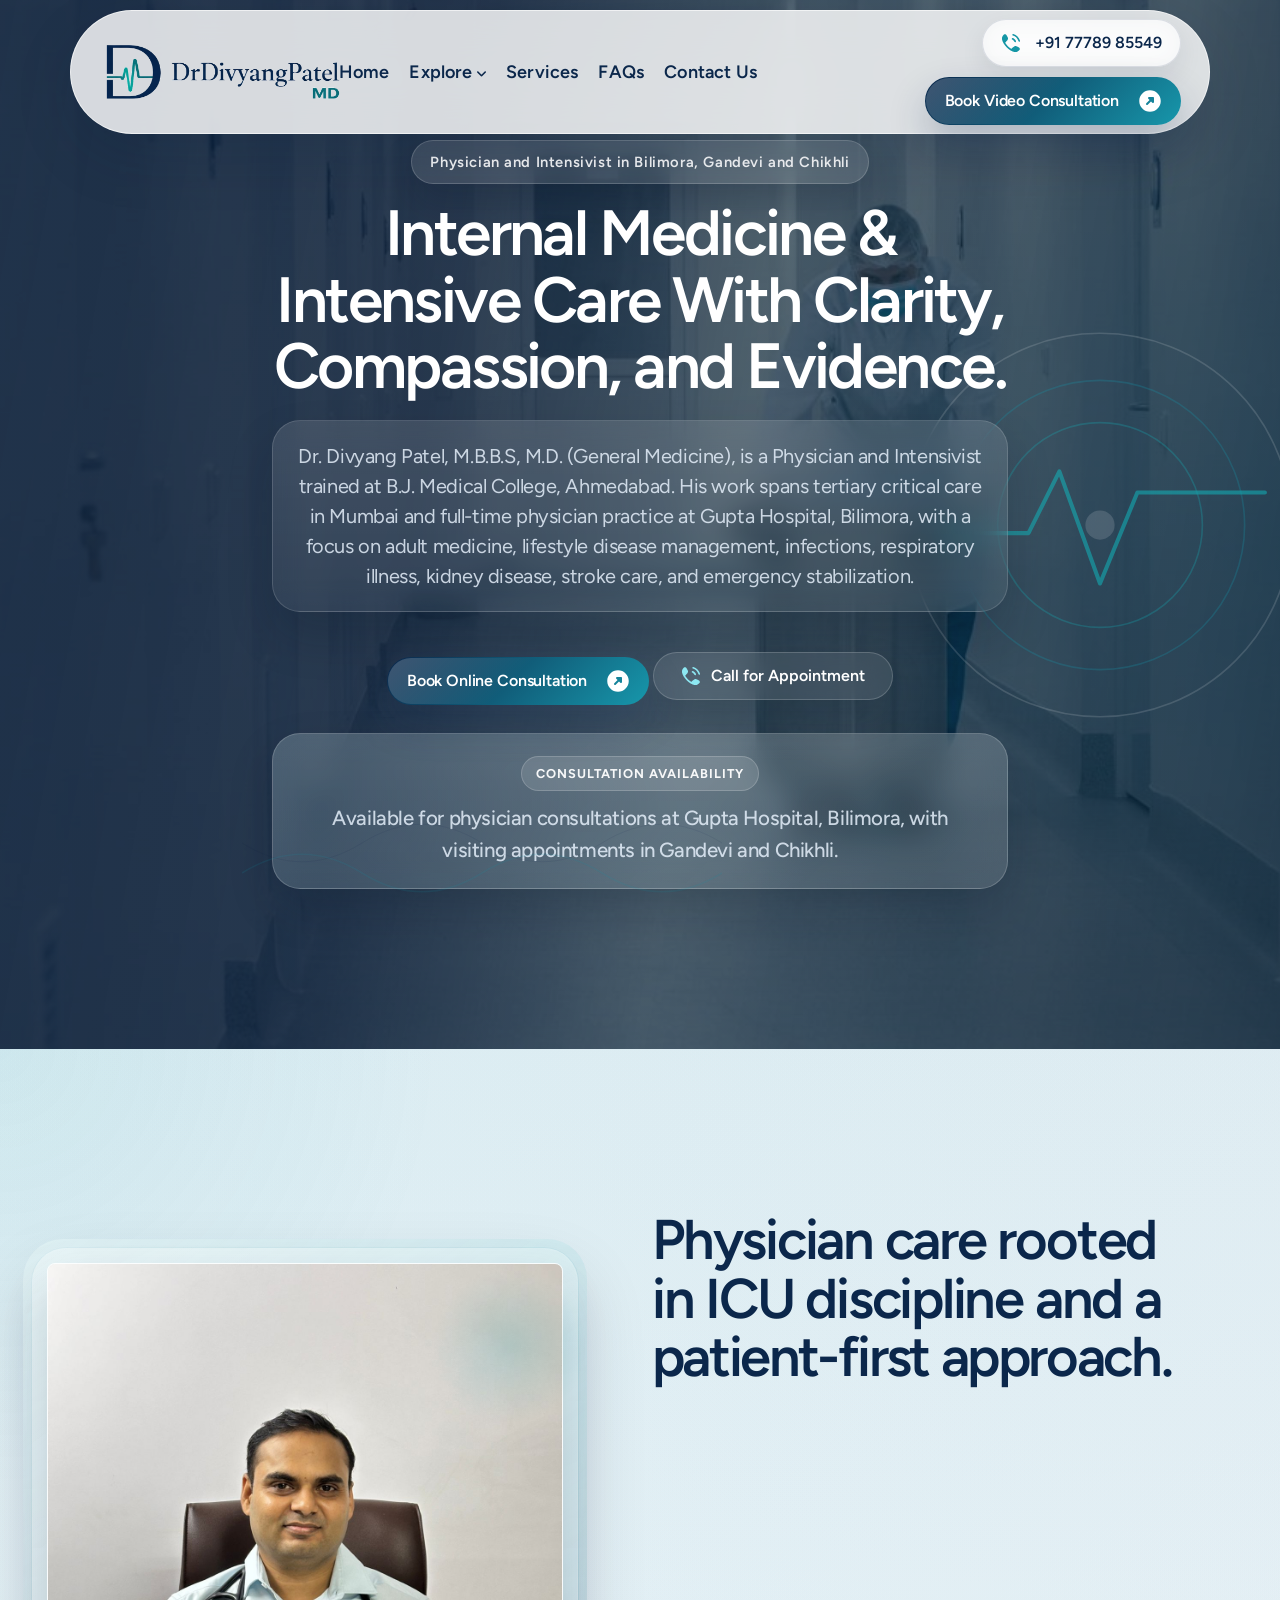
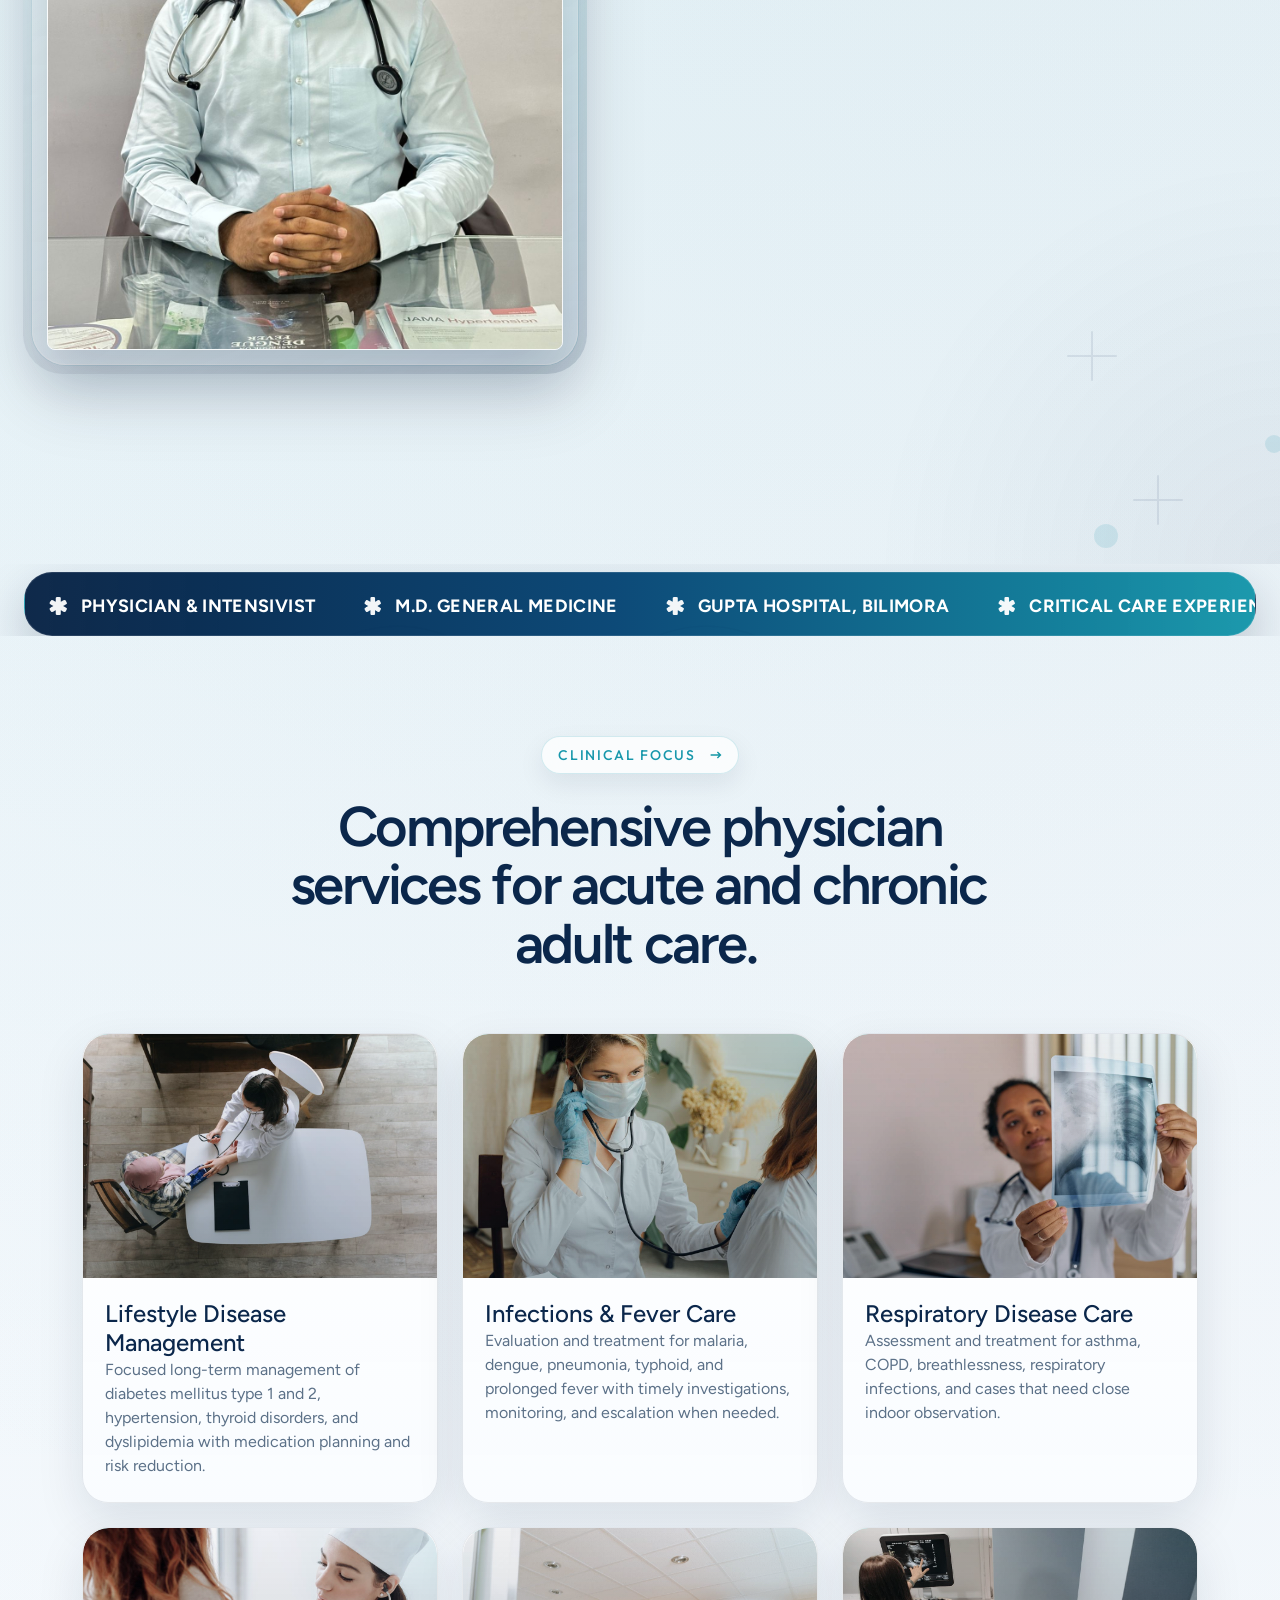
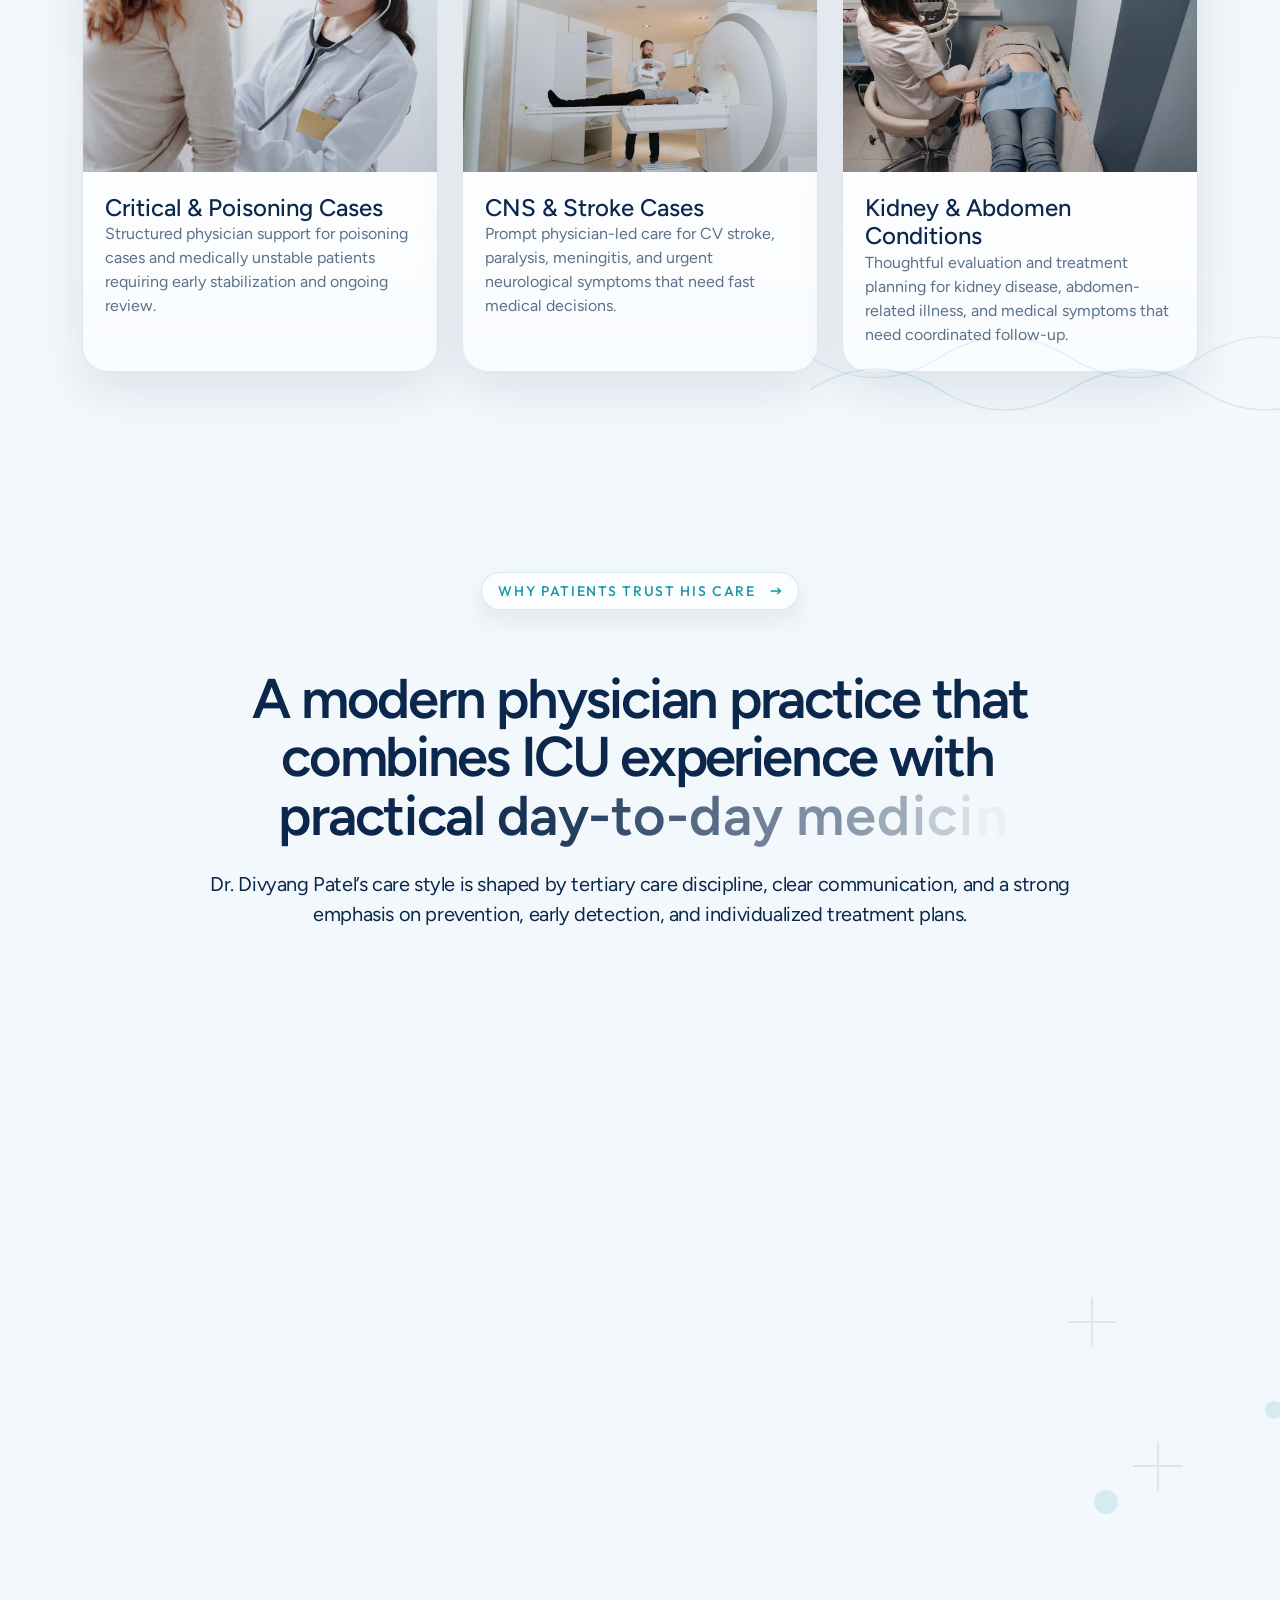
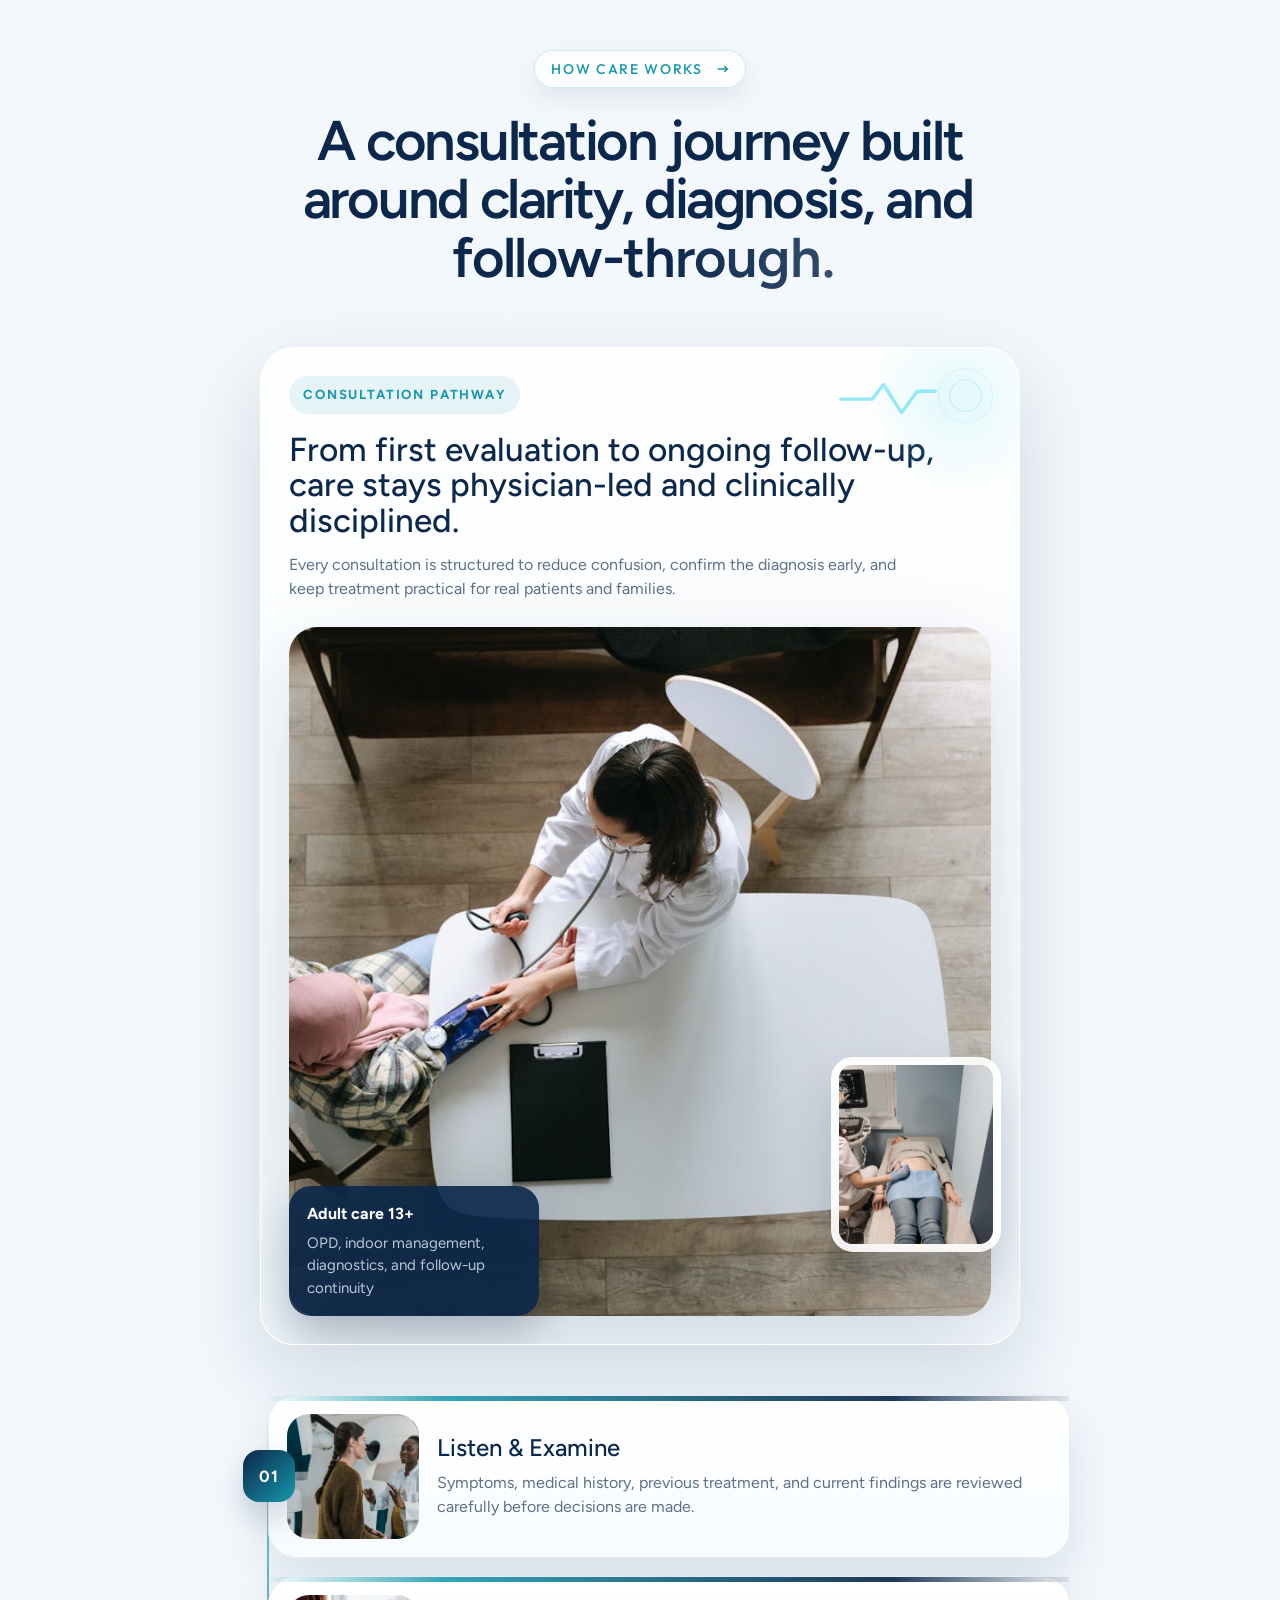
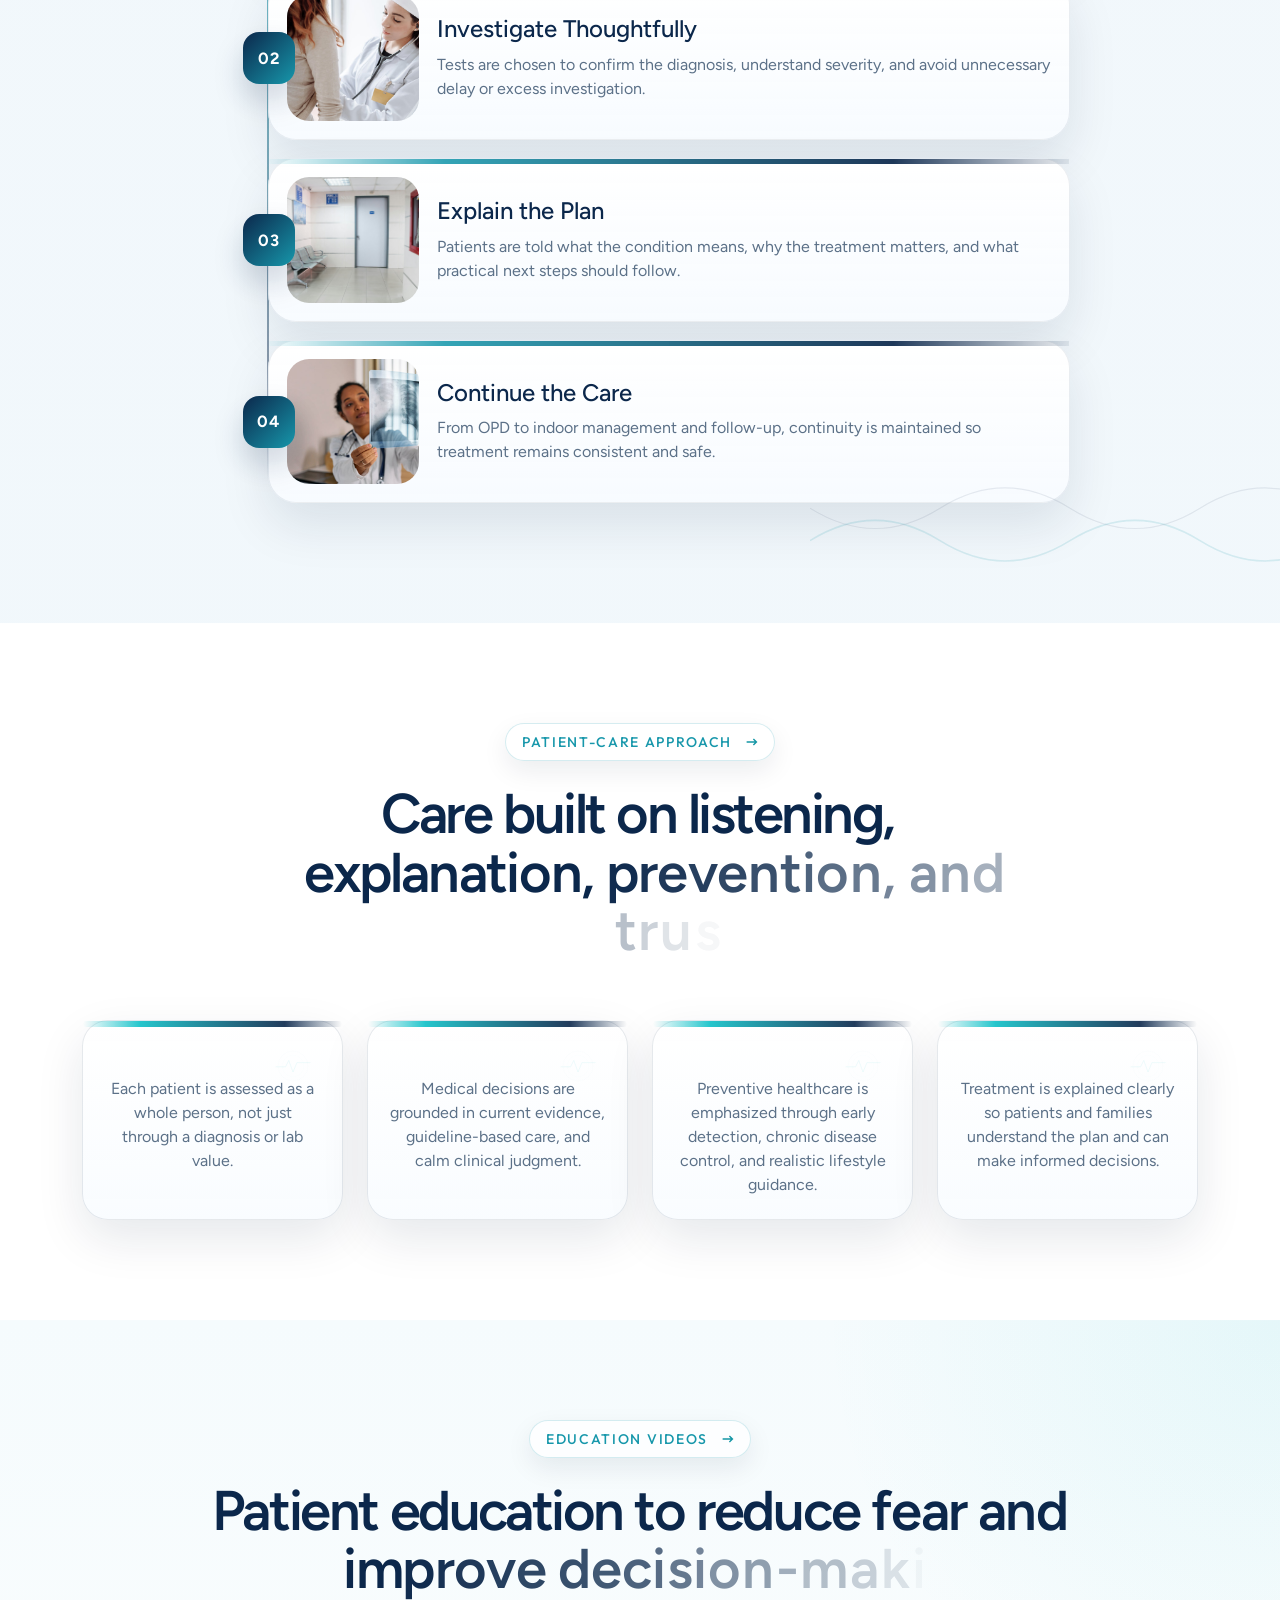
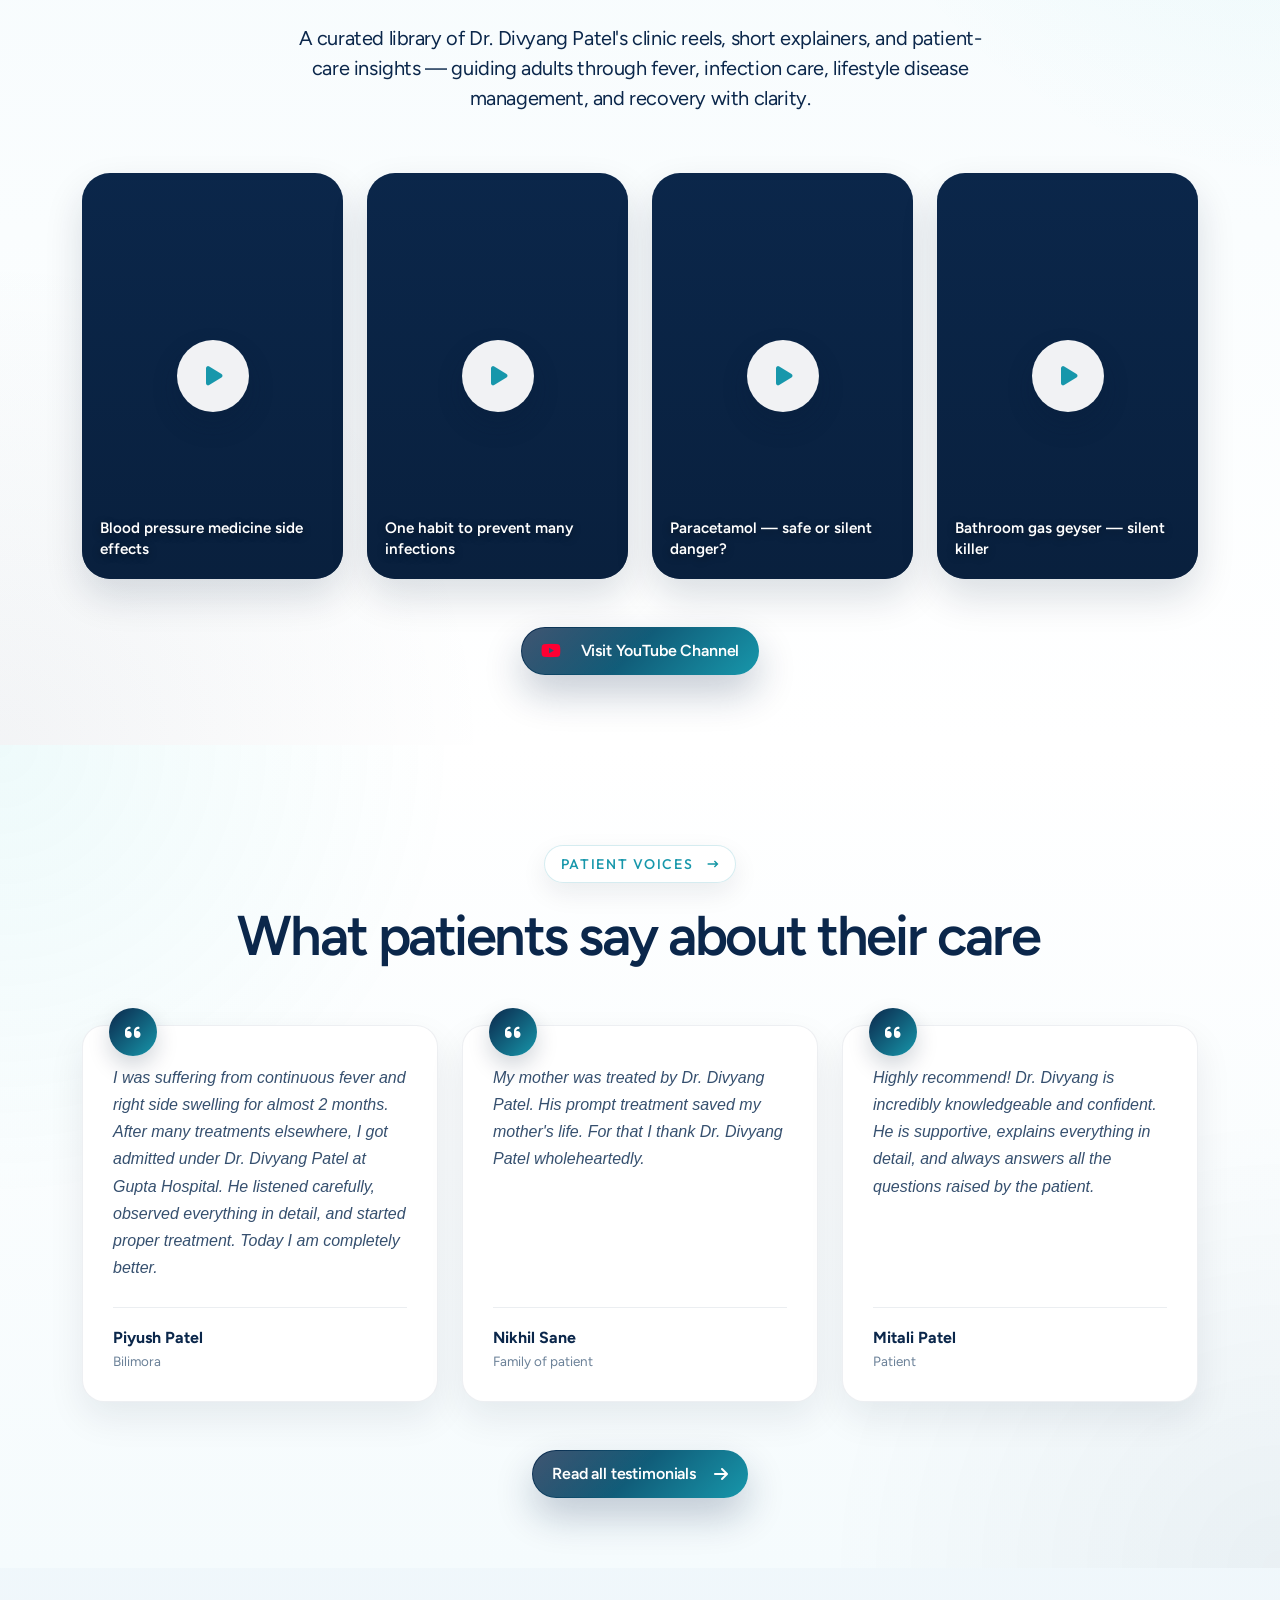
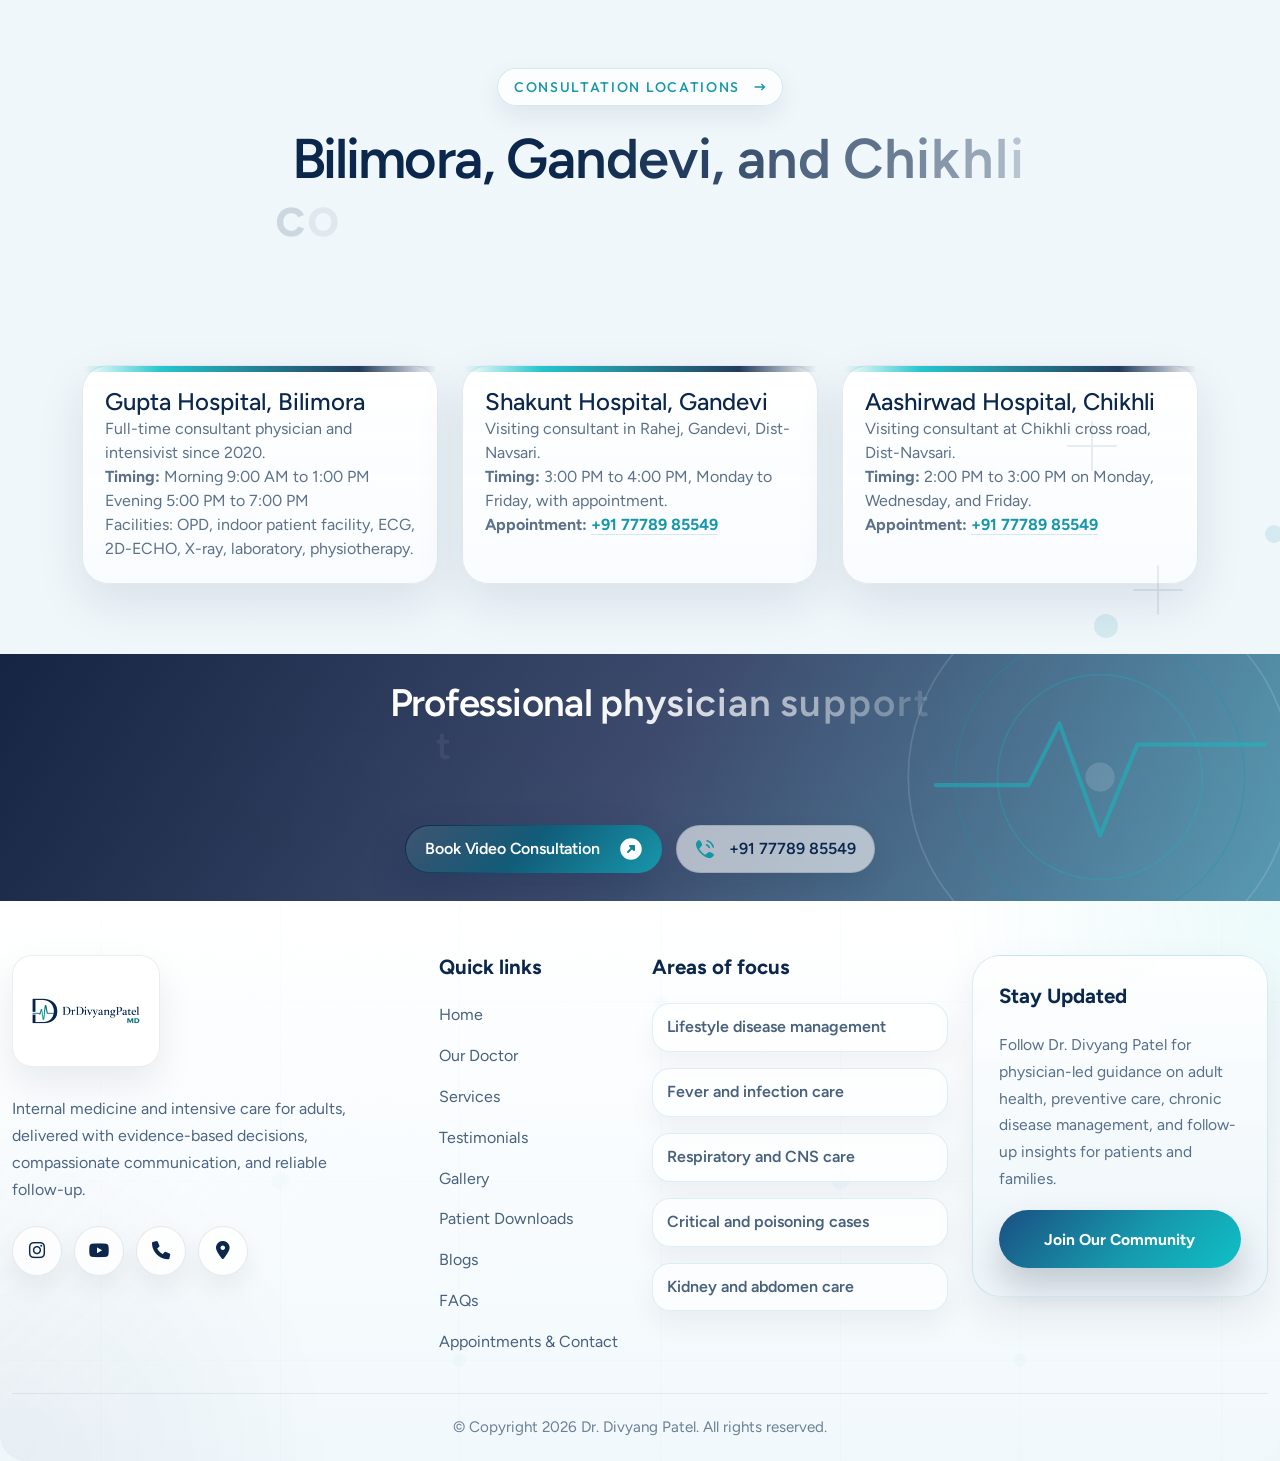
==== commit 71f38e6f: "commit" ====
--- a/index.html
+++ b/index.html
@@ -470,6 +470,55 @@
 </div>
 <!--===== EDUCATION VIDEOS AREA ENDS =======-->
 
+<!--===== TESTIMONIALS GLIMPSE STARTS =======-->
+<div class="dr-testimonials-glimpse sp2">
+  <div class="container">
+    <div class="row"><div class="col-lg-10 m-auto"><div class="heading4 text-center space-margin60"><h5 class="vl-section-subtitle">Patient Voices <svg xmlns="http://www.w3.org/2000/svg" width="13" height="8" viewBox="0 0 13 8" fill="none"><path d="M0.667969 4.00033H11.049M8.00137 7.33366L11.3346 4.00033L8.0013 0.666992" stroke="#1496a5" stroke-width="1.5"/></svg></h5><div class="space24"></div><h2 class="vl-section-title text-anime-style-3">What patients say about their care</h2></div></div></div>
+    <div class="row g-4 dr-testimonial-grid">
+      <div class="col-lg-4 col-md-6">
+        <div class="dr-testimonial-card">
+          <span class="dr-testimonial-quote-mark" aria-hidden="true"><i class="fa-solid fa-quote-left"></i></span>
+          <p class="dr-testimonial-text">I was suffering from continuous fever and right side swelling for almost 2 months. After many treatments elsewhere, I got admitted under Dr. Divyang Patel at Gupta Hospital. He listened carefully, observed everything in detail, and started proper treatment. Today I am completely better.</p>
+          <div class="dr-testimonial-author">
+            <div>
+              <strong>Piyush Patel</strong>
+              <span>Bilimora</span>
+            </div>
+          </div>
+        </div>
+      </div>
+      <div class="col-lg-4 col-md-6">
+        <div class="dr-testimonial-card">
+          <span class="dr-testimonial-quote-mark" aria-hidden="true"><i class="fa-solid fa-quote-left"></i></span>
+          <p class="dr-testimonial-text">My mother was treated by Dr. Divyang Patel. His prompt treatment saved my mother's life. For that I thank Dr. Divyang Patel wholeheartedly.</p>
+          <div class="dr-testimonial-author">
+            <div>
+              <strong>Nikhil Sane</strong>
+              <span>Family of patient</span>
+            </div>
+          </div>
+        </div>
+      </div>
+      <div class="col-lg-4 col-md-6">
+        <div class="dr-testimonial-card">
+          <span class="dr-testimonial-quote-mark" aria-hidden="true"><i class="fa-solid fa-quote-left"></i></span>
+          <p class="dr-testimonial-text">Highly recommend! Dr. Divyang is incredibly knowledgeable and confident. He is supportive, explains everything in detail, and always answers all the questions raised by the patient.</p>
+          <div class="dr-testimonial-author">
+            <div>
+              <strong>Mitali Patel</strong>
+              <span>Patient</span>
+            </div>
+          </div>
+        </div>
+      </div>
+    </div>
+    <div class="dr-testimonials-cta-row">
+      <a href="testimonial.html" class="vl-btn4">Read all testimonials <span class="dr-btn-icon"><i class="fa-solid fa-arrow-right"></i></span></a>
+    </div>
+  </div>
+</div>
+<!--===== TESTIMONIALS GLIMPSE ENDS =======-->
+
 <div class="service-benefites-section-area sp2">
   <div class="container">
     <div class="row"><div class="col-lg-10 m-auto"><div class="heading4 text-center space-margin60"><h5 class="vl-section-subtitle">Consultation Locations<svg xmlns="http://www.w3.org/2000/svg" width="13" height="8" viewBox="0 0 13 8" fill="none"><path d="M0.667969 4.00033H11.049M8.00137 7.33366L11.3346 4.00033L8.0013 0.666992" stroke="#1496a5" stroke-width="1.5"/></svg></h5><div class="space24"></div><h2 class="vl-section-title text-anime-style-3">Bilimora, Gandevi, and Chikhli consultations with OPD and indoor support.</h2></div></div></div>
--- a/assets/css/drdivyang.css
+++ b/assets/css/drdivyang.css
@@ -5731,3 +5731,122 @@
     font-size: 1.08rem;
   }
 }
+
+/* ============ TESTIMONIALS GLIMPSE (HOMEPAGE) ============ */
+.dr-testimonials-glimpse {
+  position: relative;
+  background:
+    radial-gradient(circle at top left, rgba(15, 192, 199, 0.07), transparent 30%),
+    radial-gradient(circle at bottom right, rgba(11, 39, 75, 0.05), transparent 30%),
+    linear-gradient(180deg, #ffffff 0%, #f5fbfd 100%);
+}
+
+.dr-testimonial-grid {
+  align-items: stretch;
+}
+
+.dr-testimonial-card {
+  position: relative;
+  display: flex;
+  flex-direction: column;
+  height: 100%;
+  padding: 38px 30px 30px;
+  background: #ffffff;
+  border-radius: 22px;
+  border: 1px solid rgba(11, 39, 75, 0.07);
+  box-shadow: 0 16px 36px rgba(8, 29, 56, 0.08);
+  transition: transform 0.3s ease, box-shadow 0.3s ease;
+}
+
+.dr-testimonial-card:hover {
+  transform: translateY(-5px);
+  box-shadow: 0 26px 52px rgba(8, 29, 56, 0.14);
+}
+
+.dr-testimonial-quote-mark {
+  position: absolute;
+  top: -18px;
+  left: 26px;
+  display: inline-flex;
+  align-items: center;
+  justify-content: center;
+  width: 48px;
+  height: 48px;
+  border-radius: 50%;
+  background: linear-gradient(135deg, var(--dr-primary, #0b274b), var(--dr-secondary, #1797ab));
+  color: #ffffff;
+  font-size: 18px;
+  box-shadow: 0 10px 22px rgba(8, 29, 56, 0.18);
+}
+
+.dr-testimonial-text {
+  flex-grow: 1;
+  margin: 0 0 26px;
+  color: #36506f;
+  font-size: 1rem;
+  line-height: 1.7;
+  font-style: italic;
+}
+
+.dr-testimonial-author {
+  display: flex;
+  align-items: center;
+  gap: 14px;
+  padding-top: 20px;
+  border-top: 1px solid rgba(11, 39, 75, 0.08);
+}
+
+.dr-testimonial-avatar {
+  display: inline-flex;
+  align-items: center;
+  justify-content: center;
+  width: 46px;
+  height: 46px;
+  border-radius: 50%;
+  background: linear-gradient(135deg, rgba(20, 150, 165, 0.16), rgba(15, 192, 199, 0.22));
+  color: var(--dr-secondary, #1797ab);
+  font-weight: 700;
+  font-size: 0.95rem;
+  letter-spacing: 0.04em;
+}
+
+.dr-testimonial-author strong {
+  display: block;
+  color: var(--dr-primary, #0b274b);
+  font-size: 1rem;
+  font-weight: 700;
+  line-height: 1.3;
+}
+
+.dr-testimonial-author span {
+  display: block;
+  color: #6b8198;
+  font-size: 0.84rem;
+  margin-top: 2px;
+}
+
+.dr-testimonials-cta-row {
+  display: flex;
+  justify-content: center;
+  margin-top: 48px;
+}
+
+.dr-testimonials-cta-row .dr-btn-icon {
+  display: inline-flex;
+  align-items: center;
+  margin-left: 8px;
+}
+
+@media (max-width: 575px) {
+  .dr-testimonial-card {
+    padding: 34px 22px 24px;
+  }
+
+  .dr-testimonial-text {
+    font-size: 0.96rem;
+  }
+
+  .dr-testimonials-cta-row {
+    margin-top: 32px;
+  }
+}
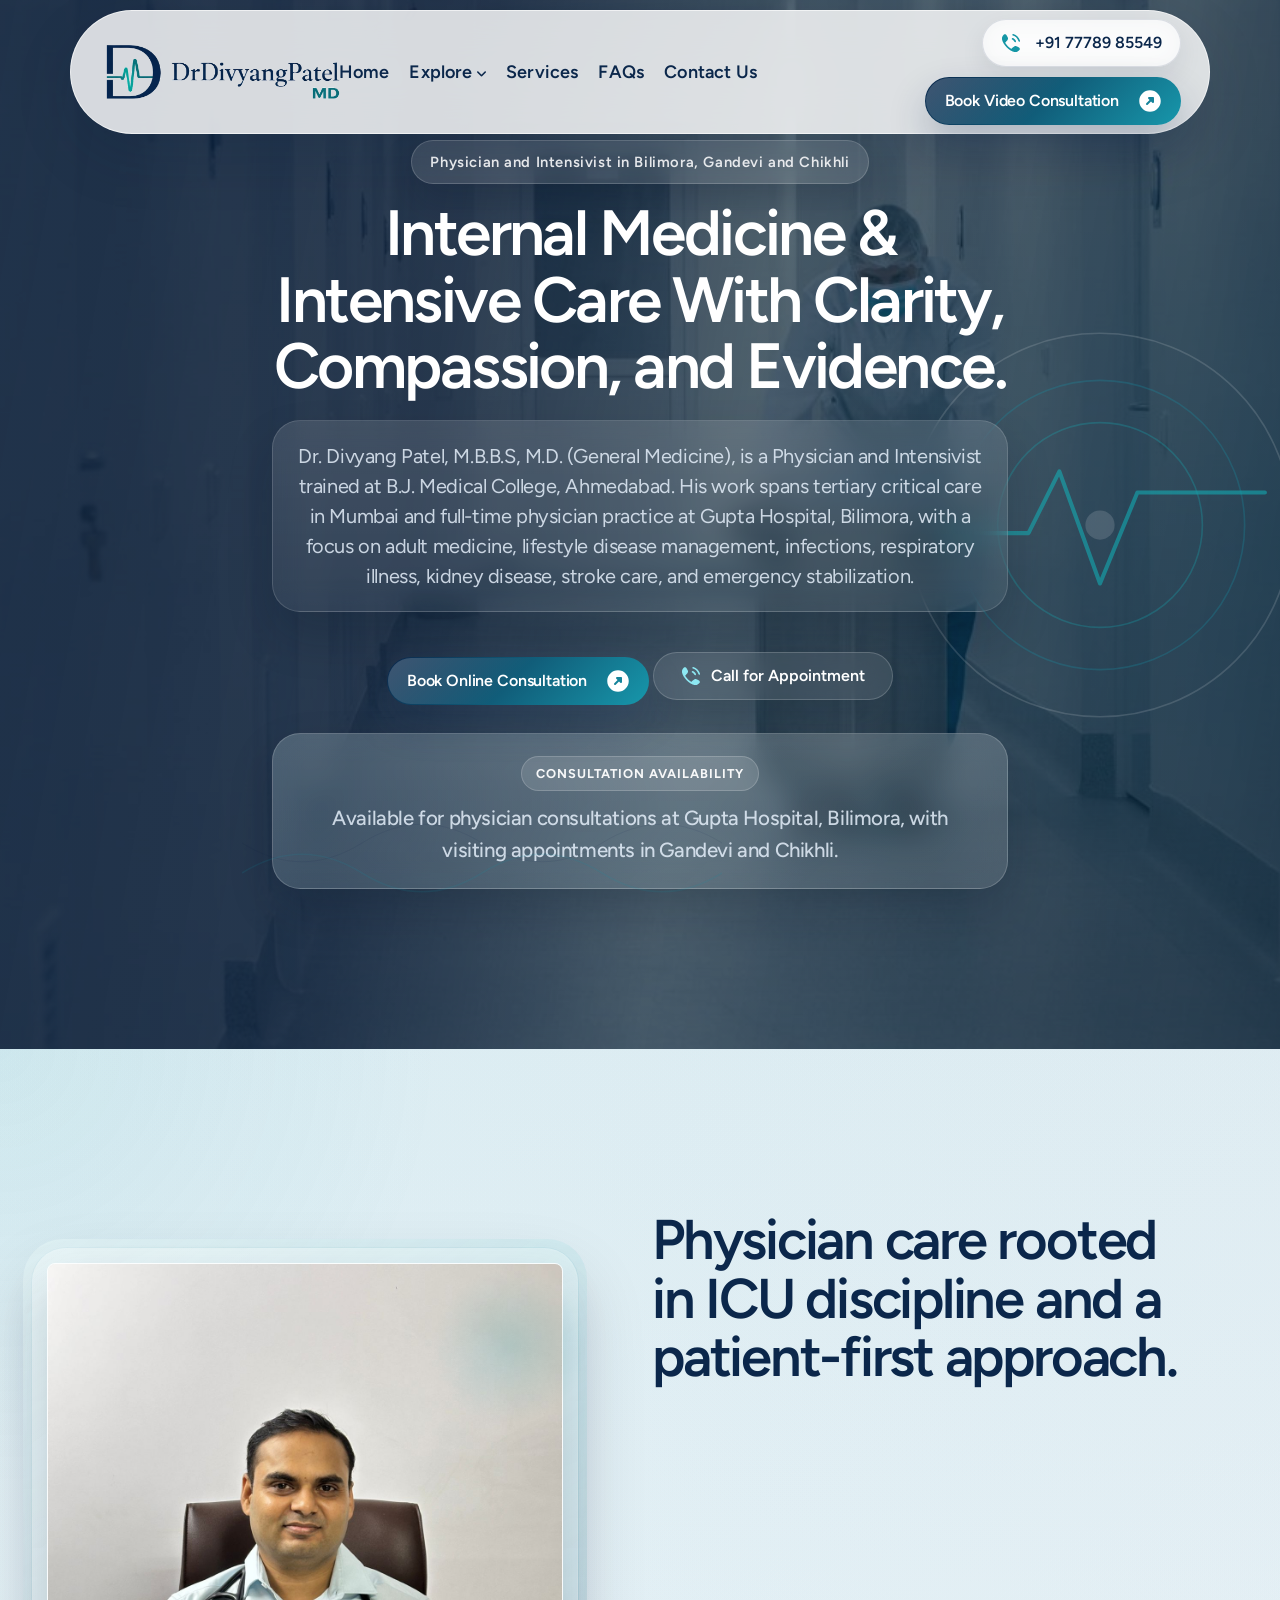
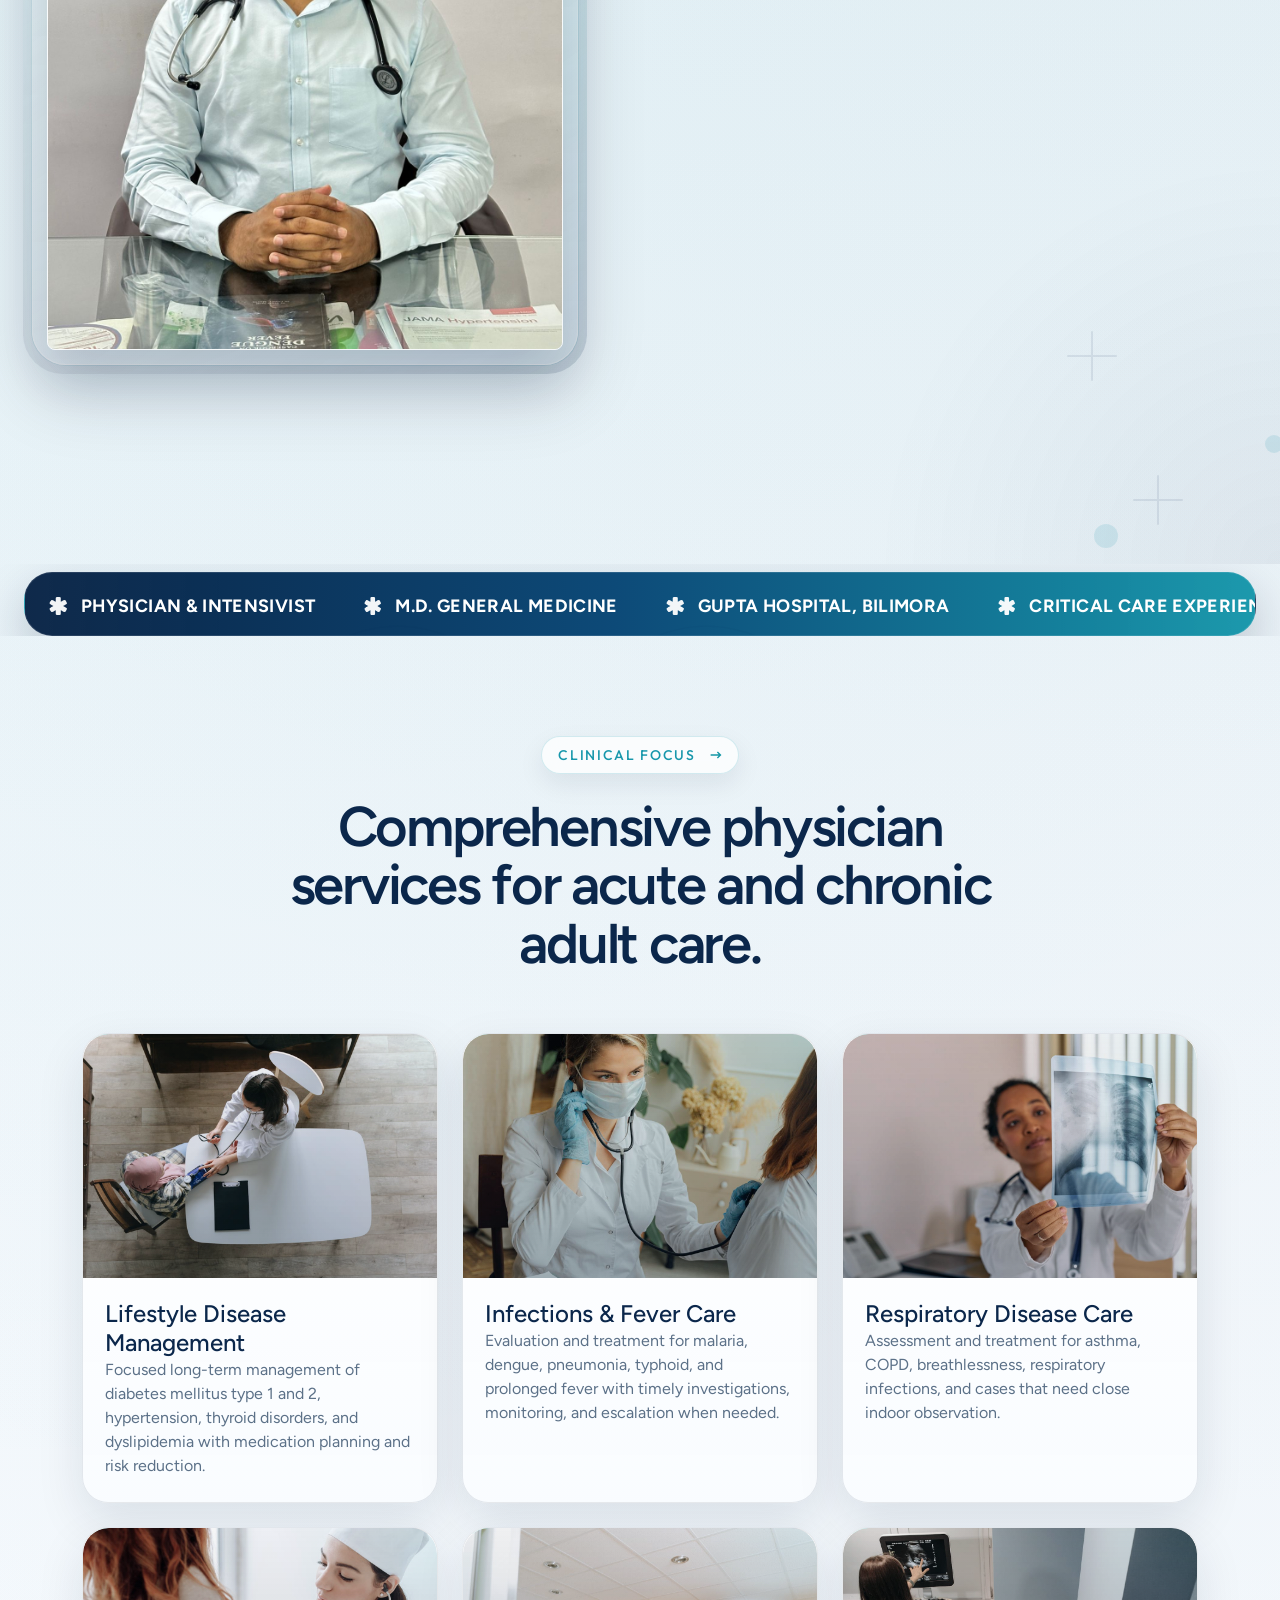
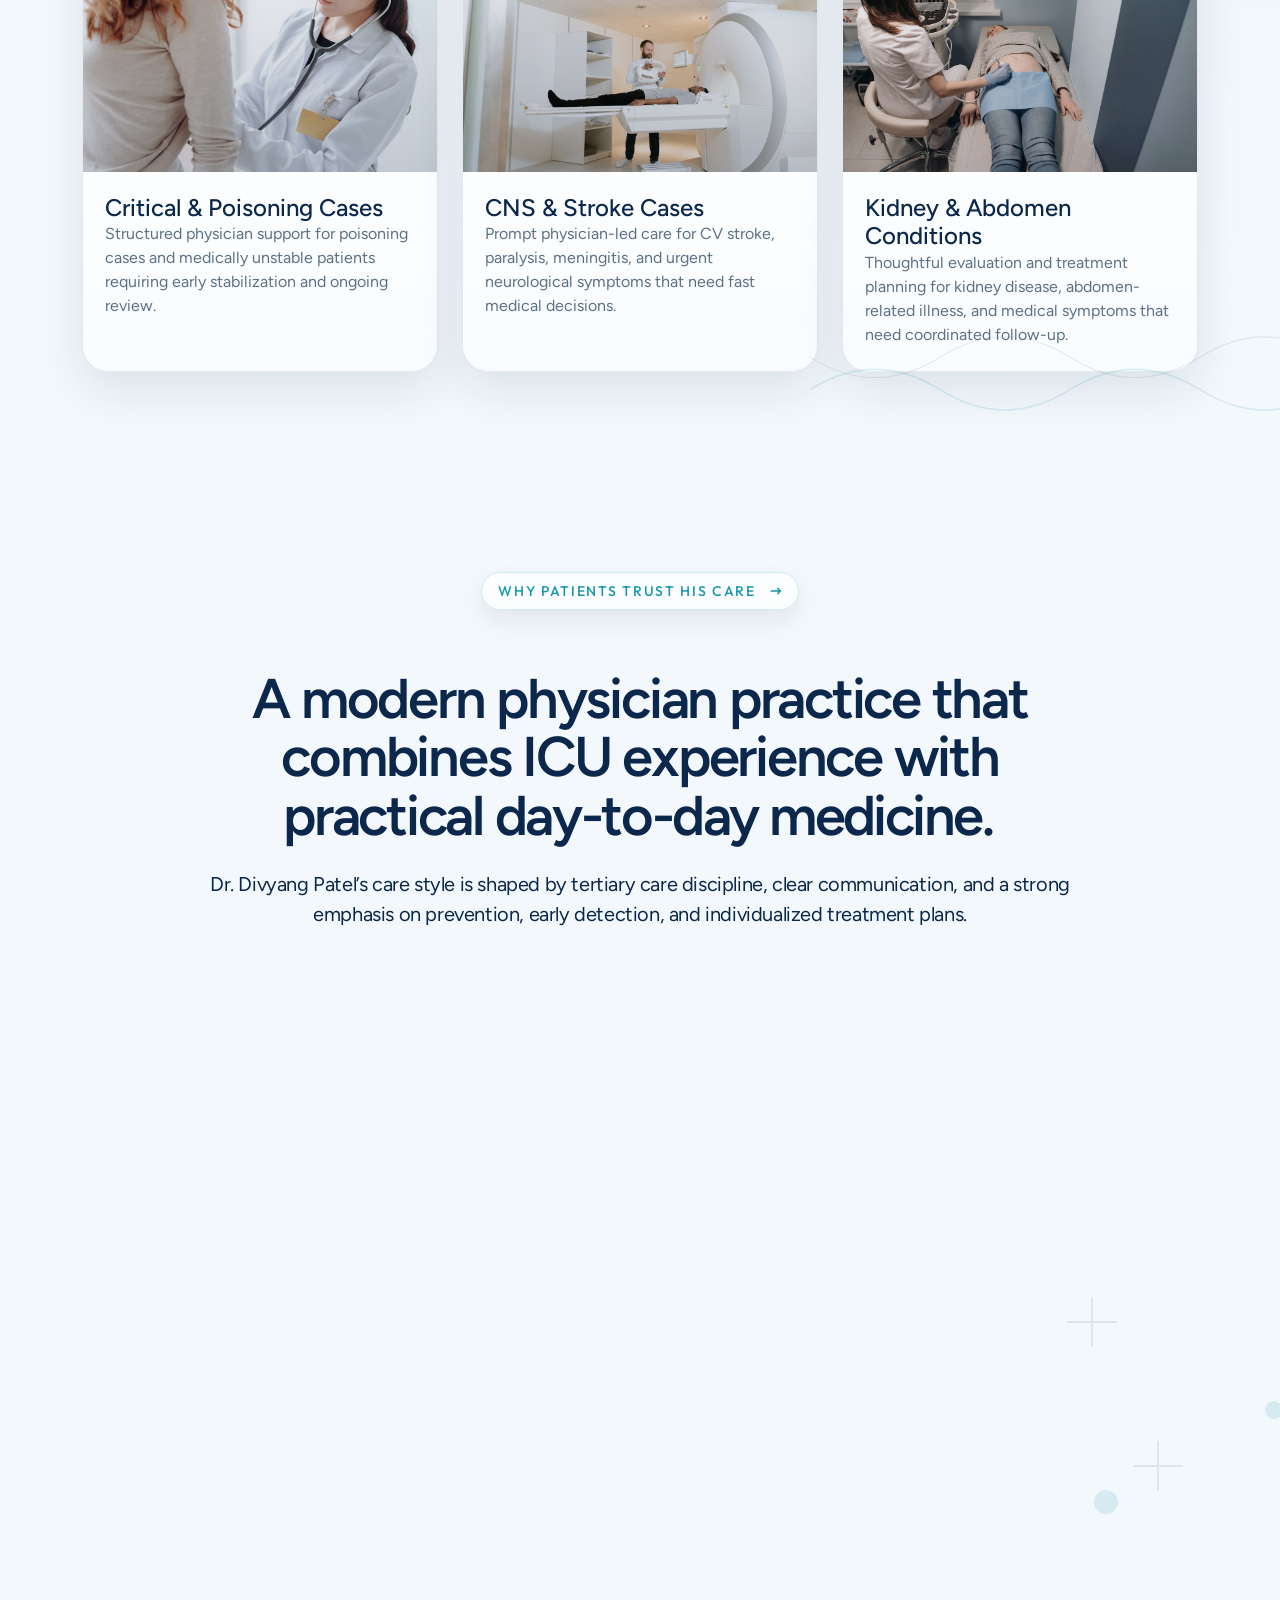
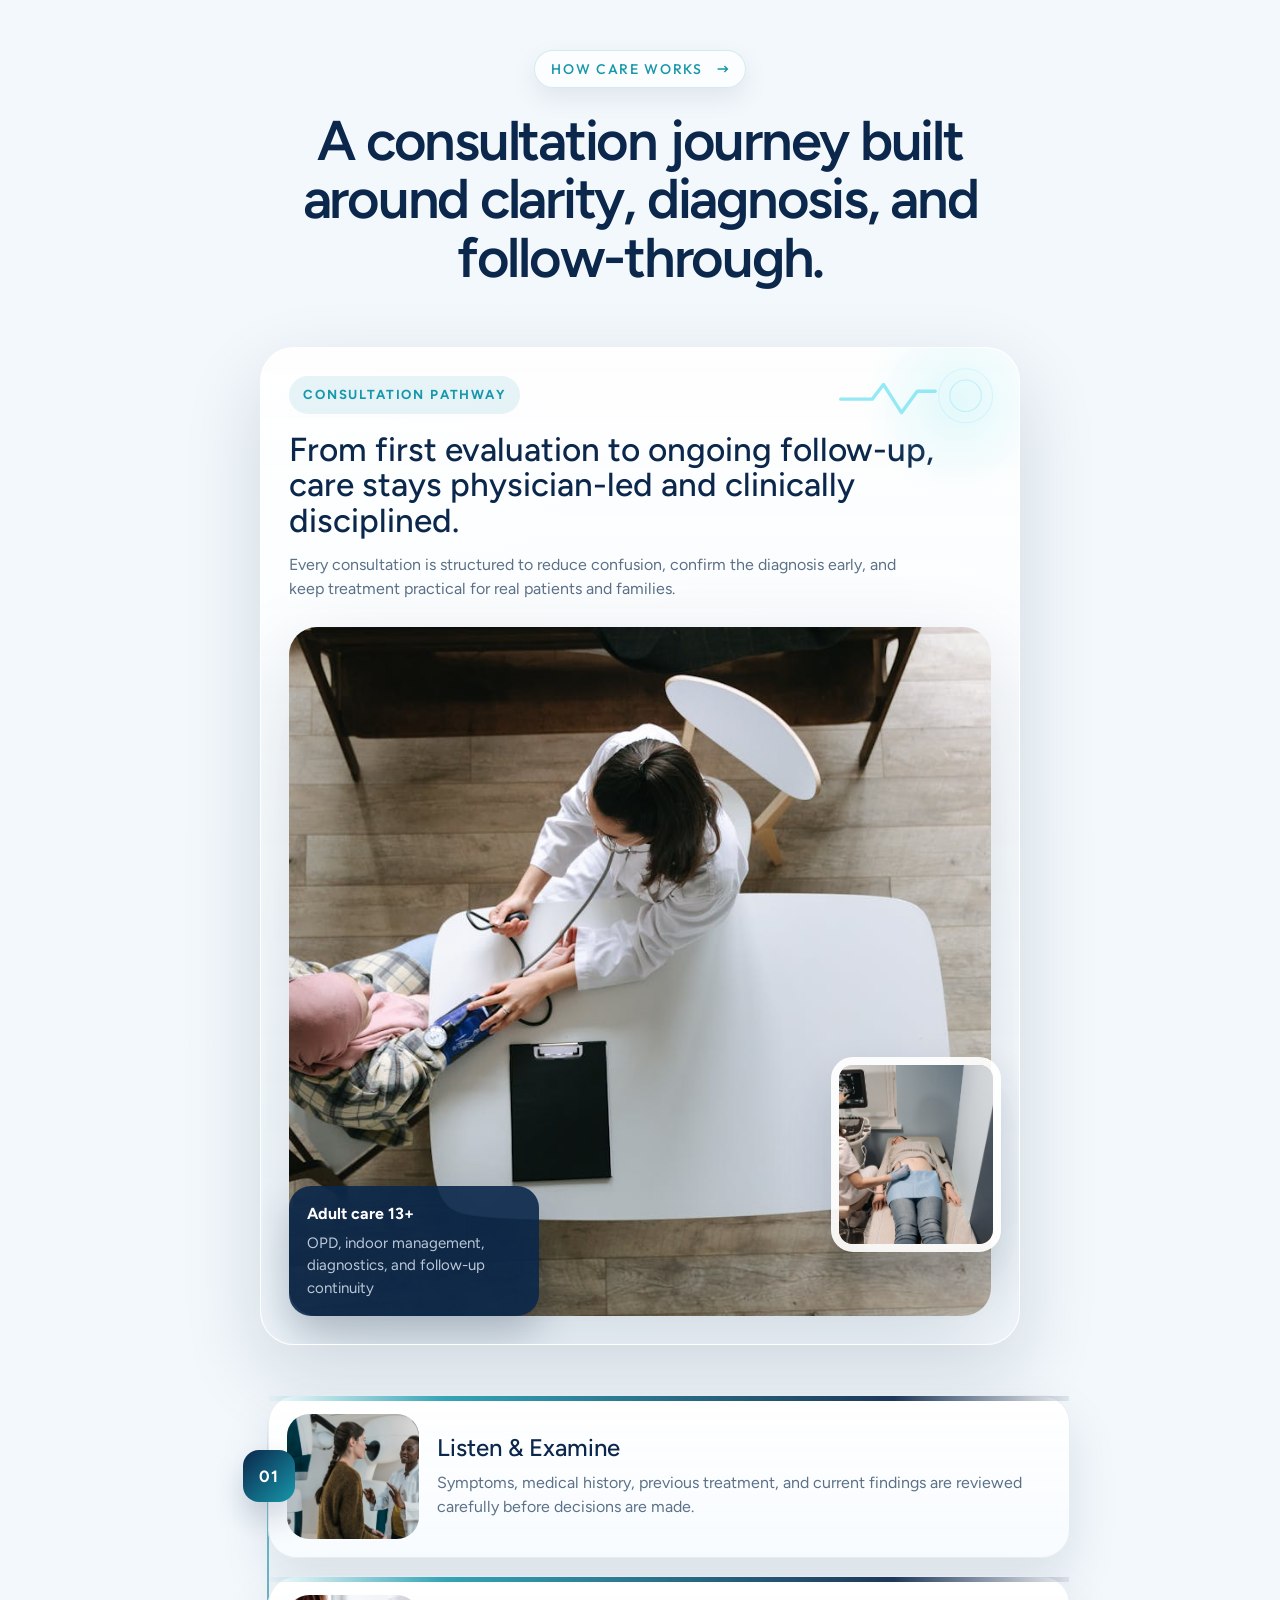
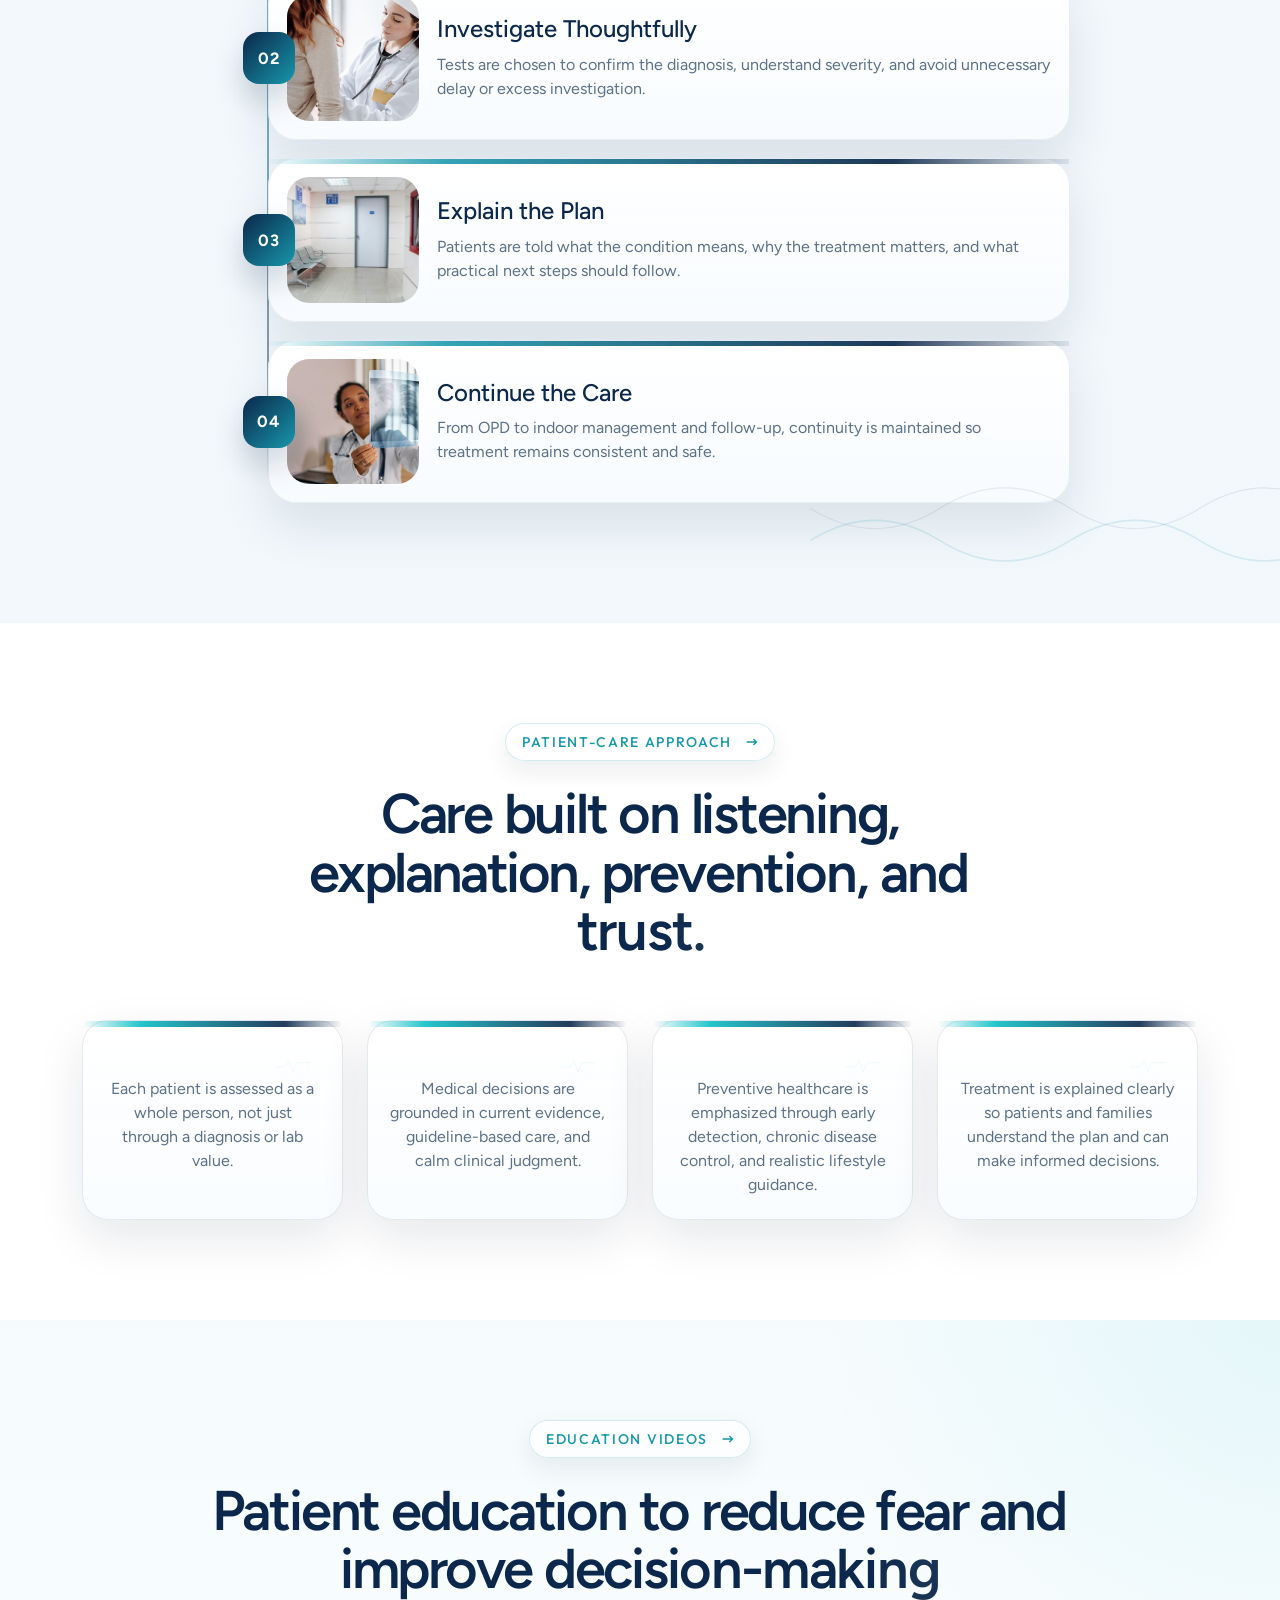
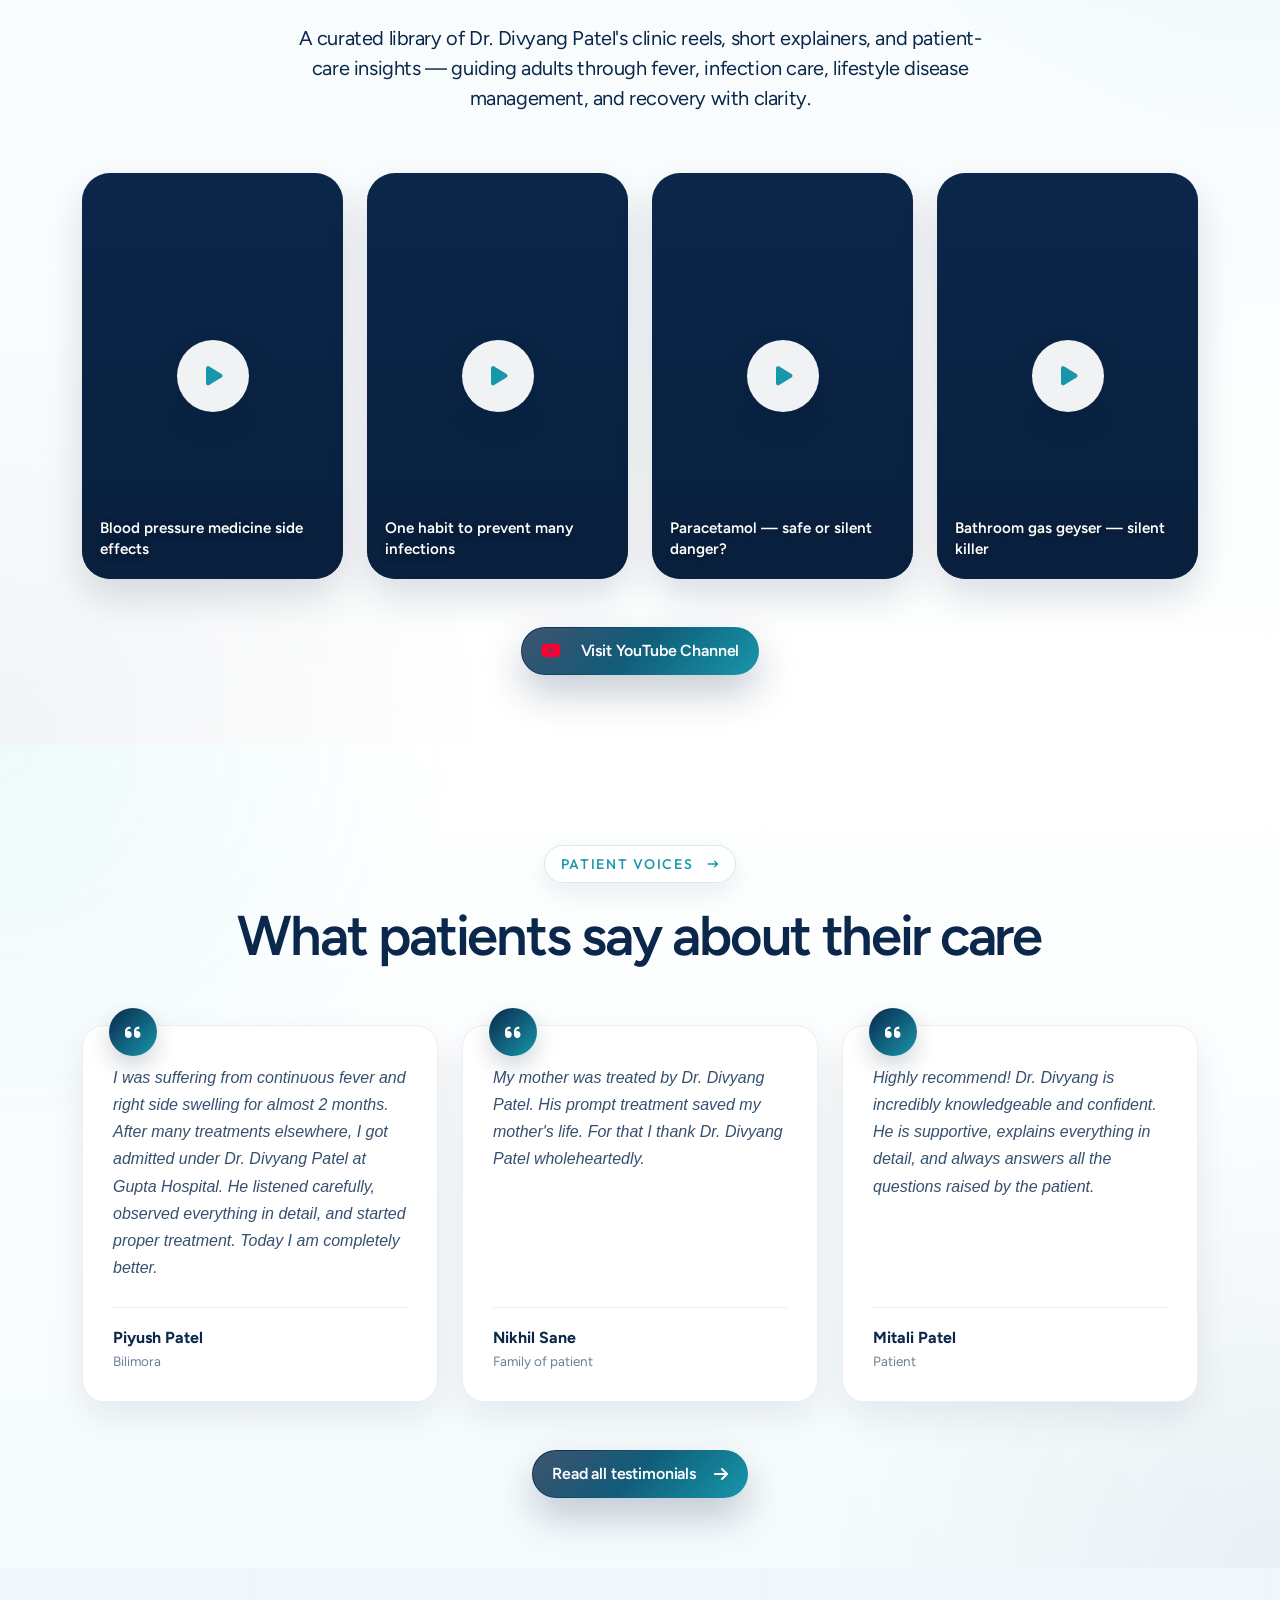
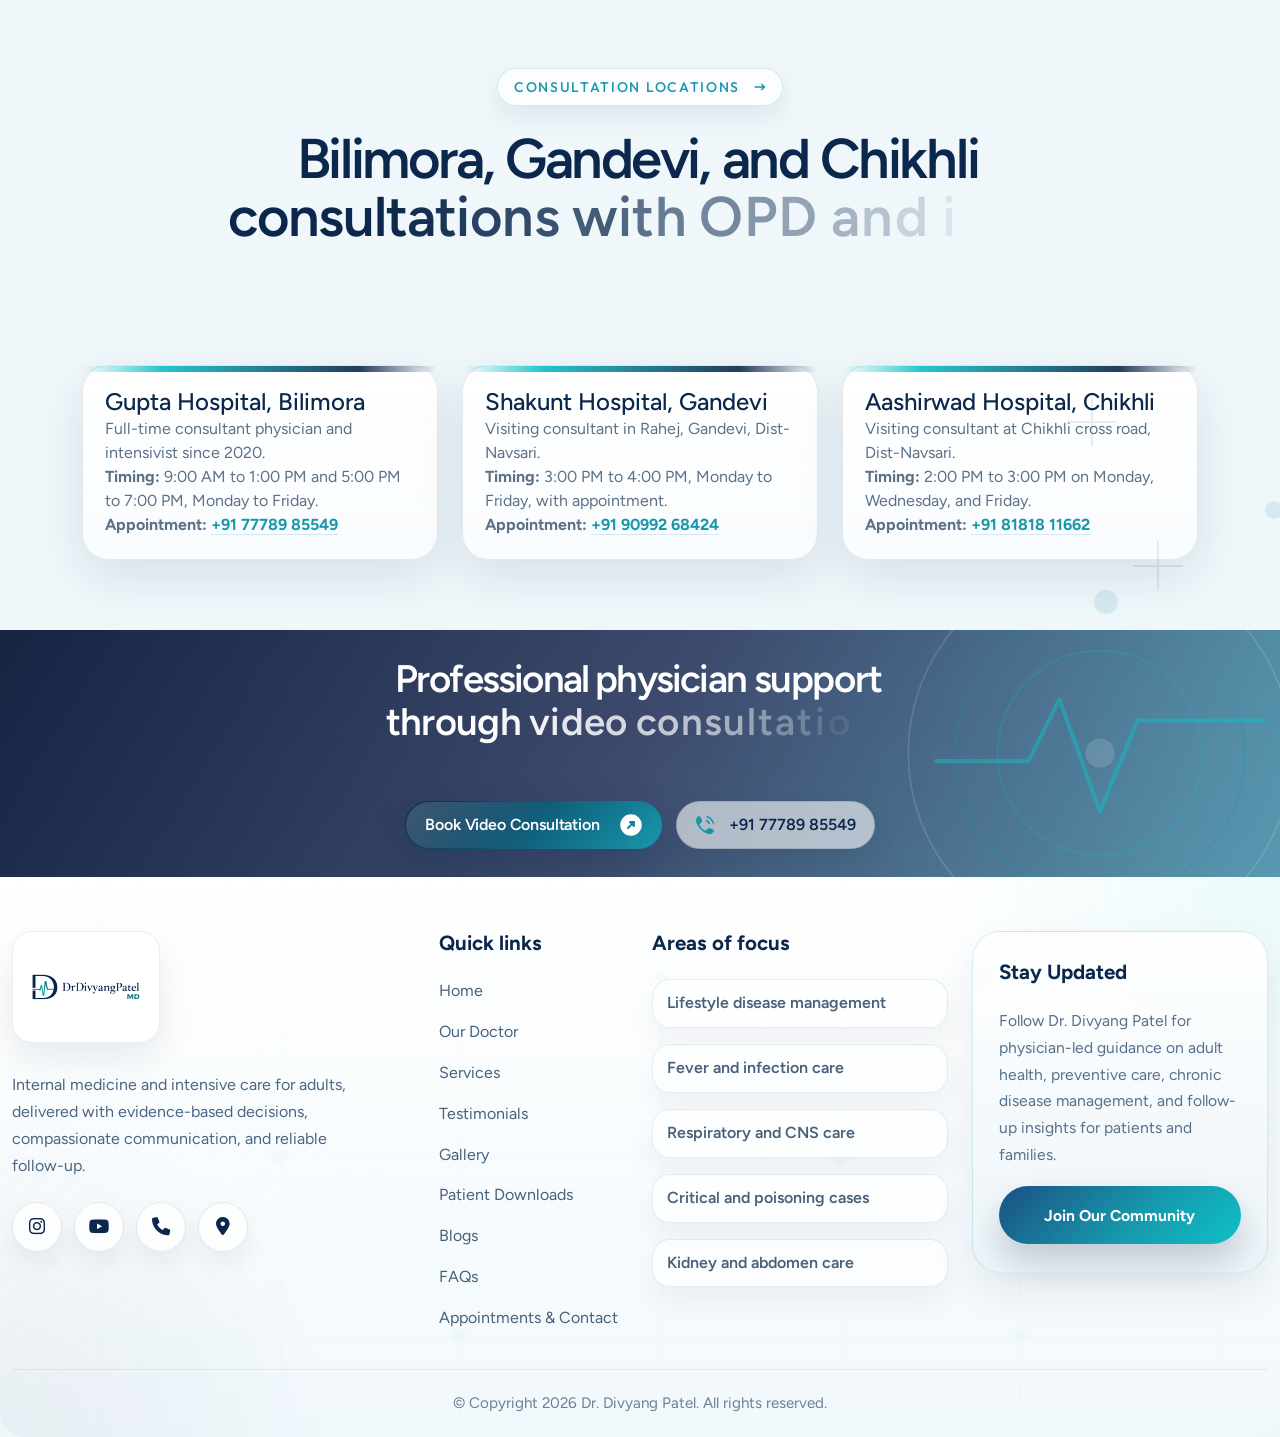
==== commit cab4fcef: "commit" ====
--- a/index.html
+++ b/index.html
@@ -86,6 +86,7 @@
             <li><a href="Gallery.html">Gallery</a></li>
             <li><a href="https://drdivyangpatelmd.exlyapp.com/blog">Blogs</a></li>
             <li><a href="downloads.html">Patient Downloads</a></li>
+            <li><a href="assets/drdivyangpatel/Dhabkara%20no%20punarjanma.pdf" target="_blank" rel="noopener">સફેદ કોટની અંદરની સંવેદના</a></li>
         </ul>
     </li>
     <li class="has-dropdown">
@@ -523,9 +524,9 @@
   <div class="container">
     <div class="row"><div class="col-lg-10 m-auto"><div class="heading4 text-center space-margin60"><h5 class="vl-section-subtitle">Consultation Locations<svg xmlns="http://www.w3.org/2000/svg" width="13" height="8" viewBox="0 0 13 8" fill="none"><path d="M0.667969 4.00033H11.049M8.00137 7.33366L11.3346 4.00033L8.0013 0.666992" stroke="#1496a5" stroke-width="1.5"/></svg></h5><div class="space24"></div><h2 class="vl-section-title text-anime-style-3">Bilimora, Gandevi, and Chikhli consultations with OPD and indoor support.</h2></div></div></div>
     <div class="row g-4">
-      <div class="col-lg-4 col-md-6"><div class="location-card"><h4>Gupta Hospital, Bilimora</h4><p>Full-time consultant physician and intensivist since 2020.</p><p><strong>Timing:</strong> Morning 9:00 AM to 1:00 PM<br>Evening 5:00 PM to 7:00 PM</p><p class="quote-note">Facilities: OPD, indoor patient facility, ECG, 2D-ECHO, X-ray, laboratory, physiotherapy.</p></div></div>
-      <div class="col-lg-4 col-md-6"><div class="location-card"><h4>Shakunt Hospital, Gandevi</h4><p>Visiting consultant in Rahej, Gandevi, Dist-Navsari.</p><p><strong>Timing:</strong> 3:00 PM to 4:00 PM, Monday to Friday, with appointment.</p><p><strong>Appointment:</strong> <a href="tel:+917778985549">+91 77789 85549</a></p></div></div>
-      <div class="col-lg-4 col-md-6"><div class="location-card"><h4>Aashirwad Hospital, Chikhli</h4><p>Visiting consultant at Chikhli cross road, Dist-Navsari.</p><p><strong>Timing:</strong> 2:00 PM to 3:00 PM on Monday, Wednesday, and Friday.</p><p><strong>Appointment:</strong> <a href="tel:+917778985549">+91 77789 85549</a></p></div></div>
+      <div class="col-lg-4 col-md-6"><div class="location-card"><h4>Gupta Hospital, Bilimora</h4><p>Full-time consultant physician and intensivist since 2020.</p><p><strong>Timing:</strong> 9:00 AM to 1:00 PM and 5:00 PM to 7:00 PM, Monday to Friday.</p><p><strong>Appointment:</strong> <a href="tel:+917778985549">+91 77789 85549</a></p></div></div>
+      <div class="col-lg-4 col-md-6"><div class="location-card"><h4>Shakunt Hospital, Gandevi</h4><p>Visiting consultant in Rahej, Gandevi, Dist-Navsari.</p><p><strong>Timing:</strong> 3:00 PM to 4:00 PM, Monday to Friday, with appointment.</p><p><strong>Appointment:</strong> <a href="tel:+919099268424">+91 90992 68424</a></p></div></div>
+      <div class="col-lg-4 col-md-6"><div class="location-card"><h4>Aashirwad Hospital, Chikhli</h4><p>Visiting consultant at Chikhli cross road, Dist-Navsari.</p><p><strong>Timing:</strong> 2:00 PM to 3:00 PM on Monday, Wednesday, and Friday.</p><p><strong>Appointment:</strong> <a href="tel:+918181811662">+91 81818 11662</a></p></div></div>
     </div>
   </div>
 </div>
